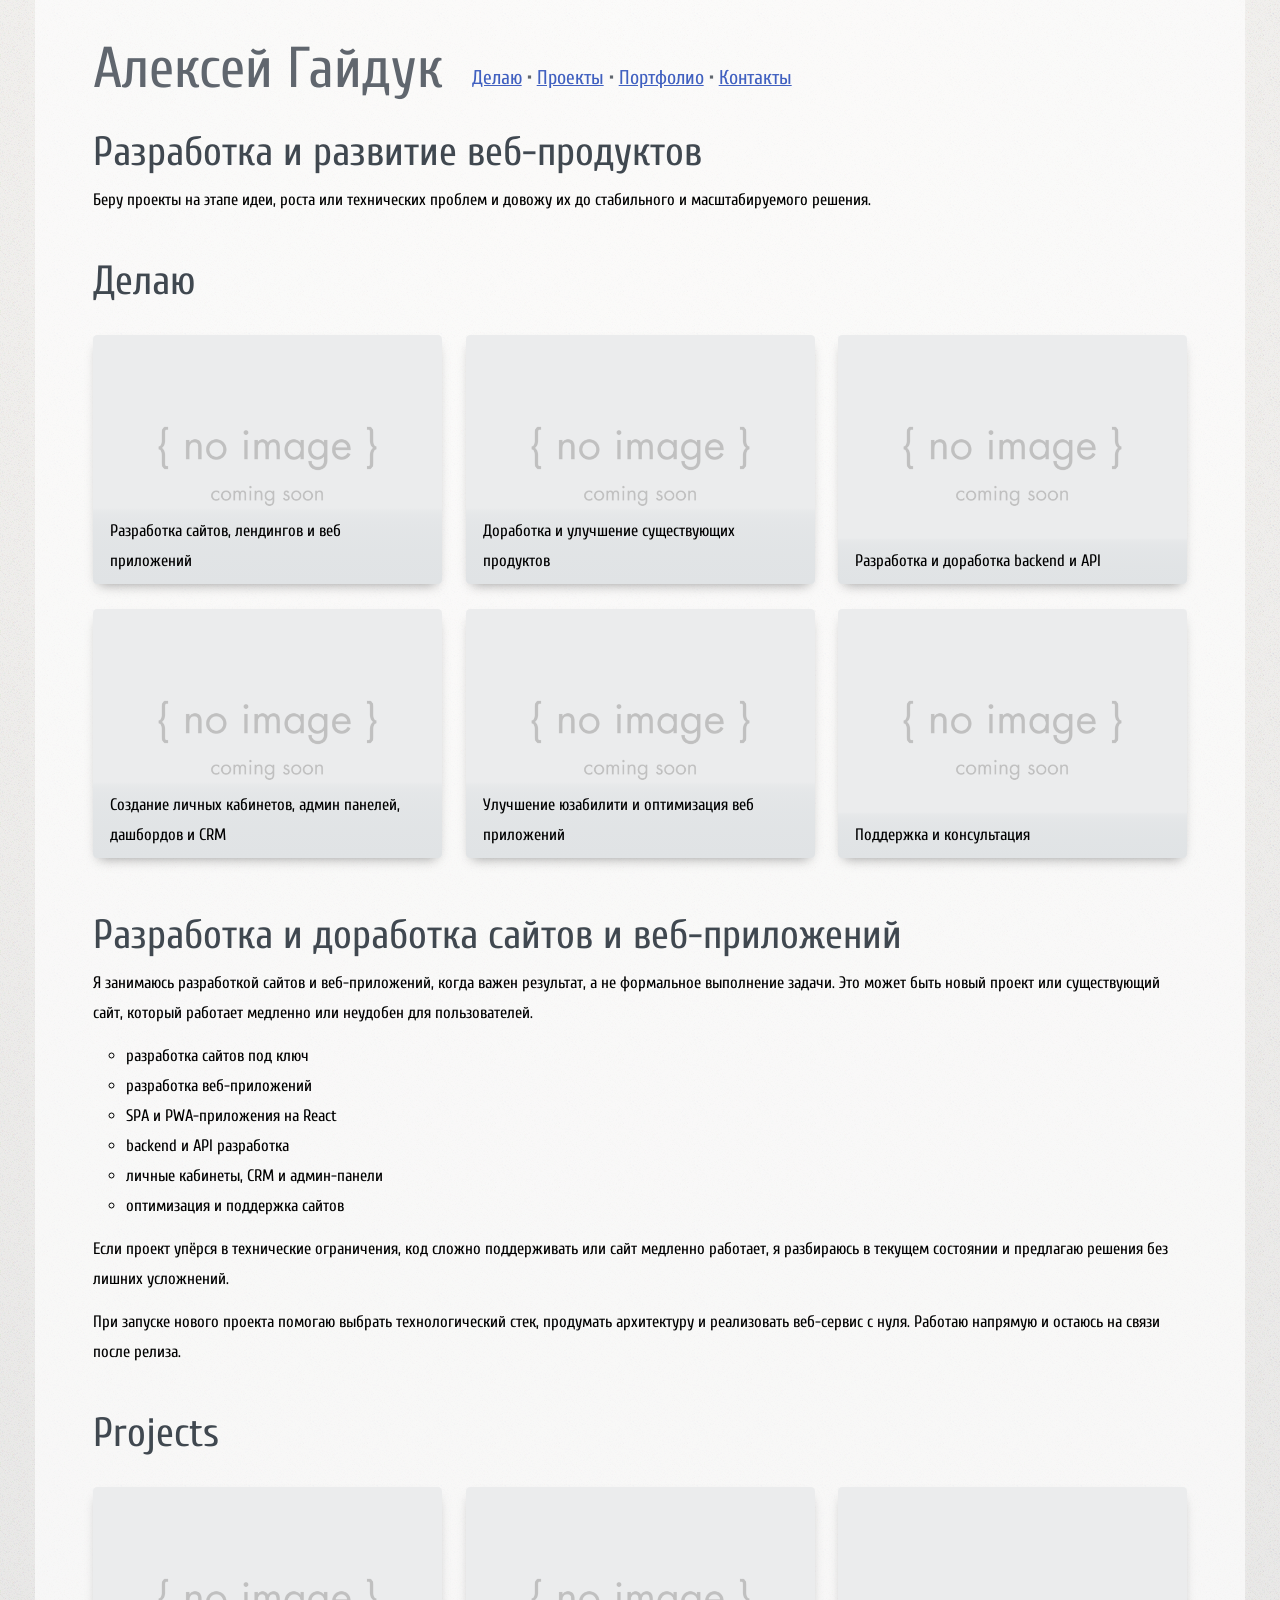
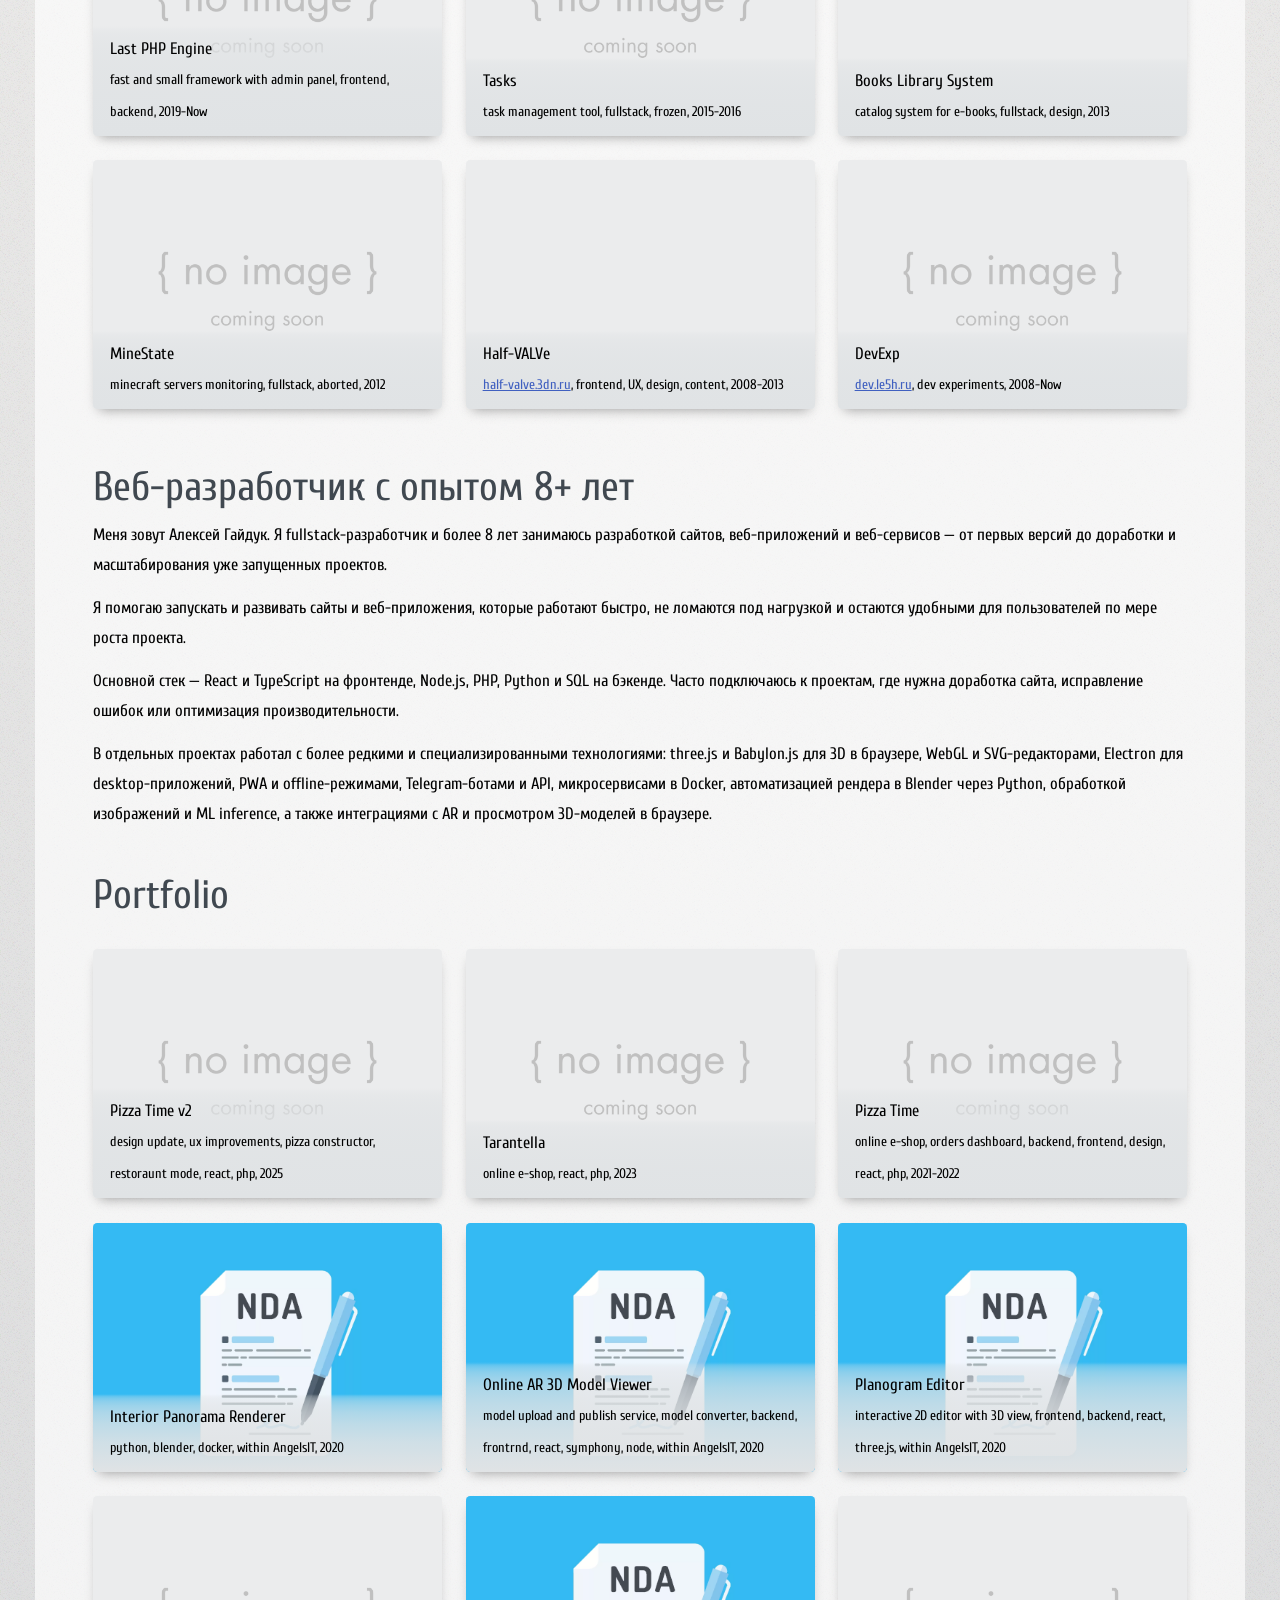
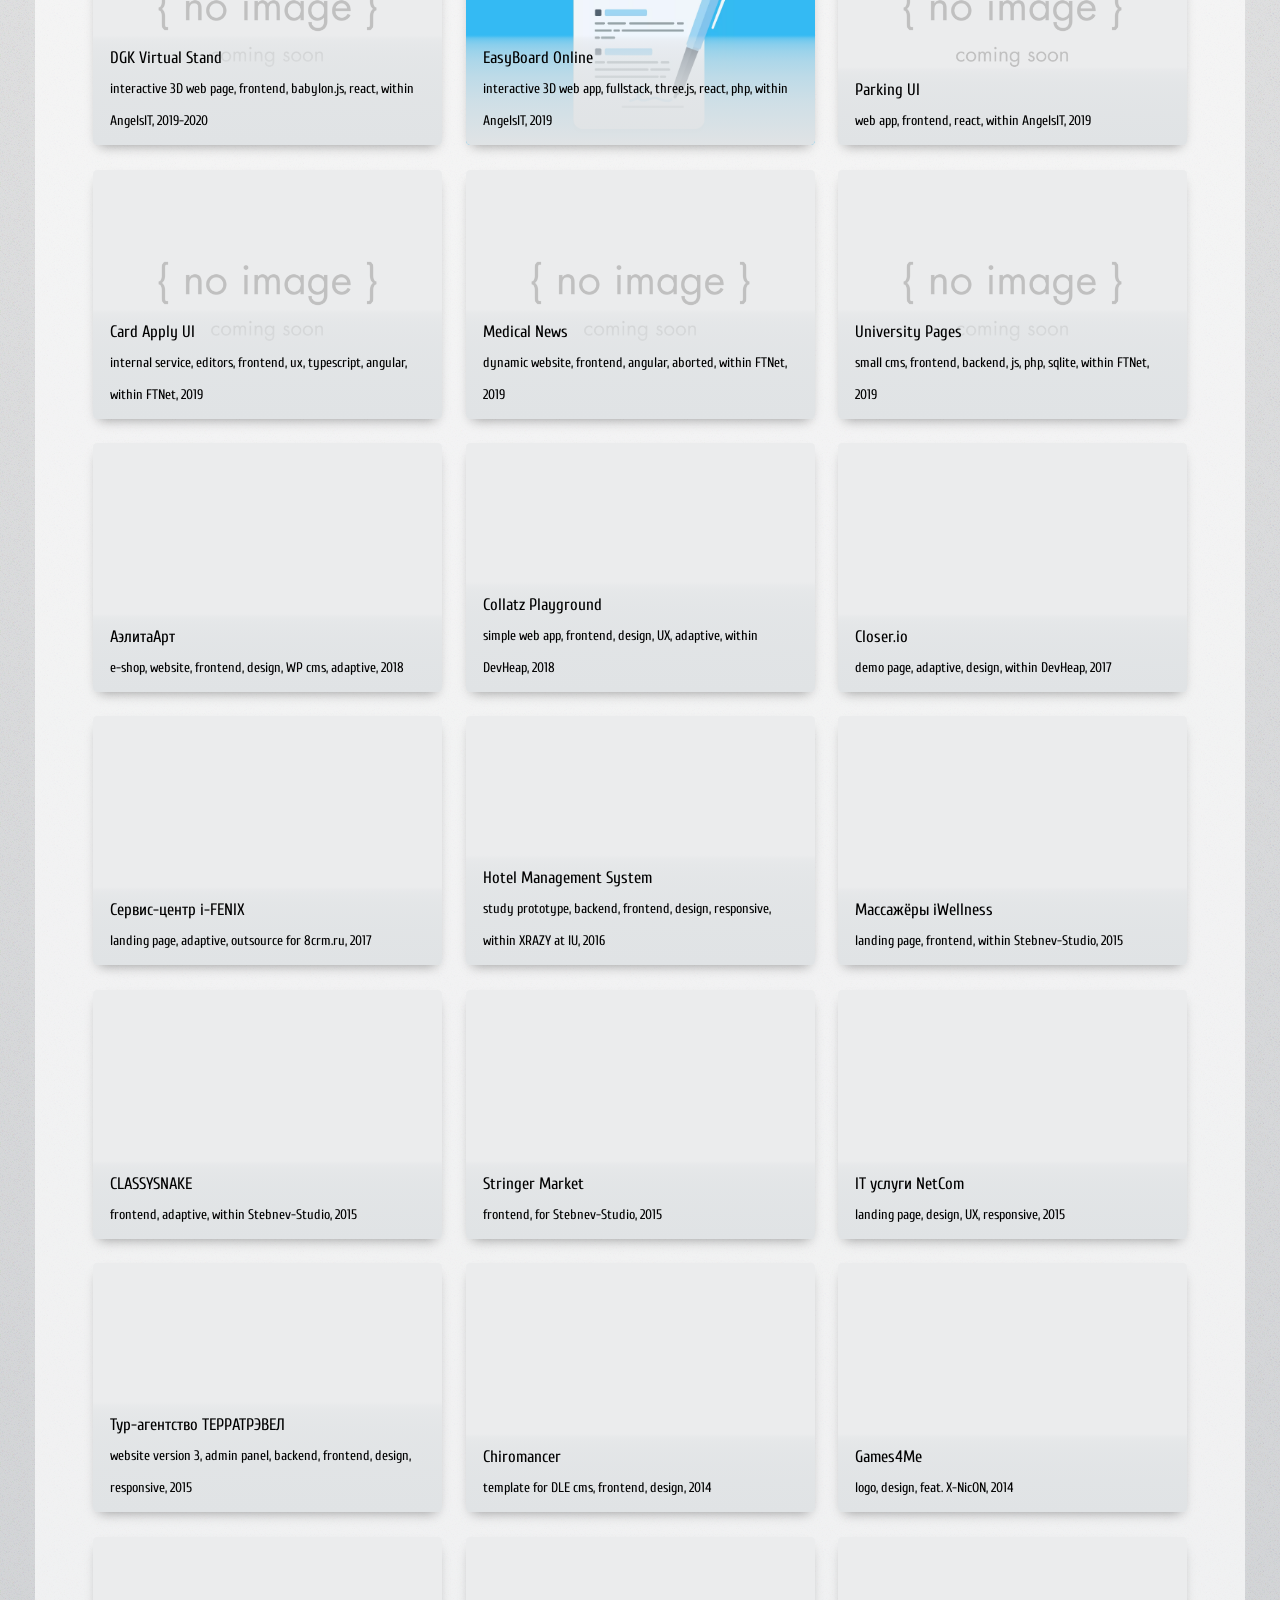
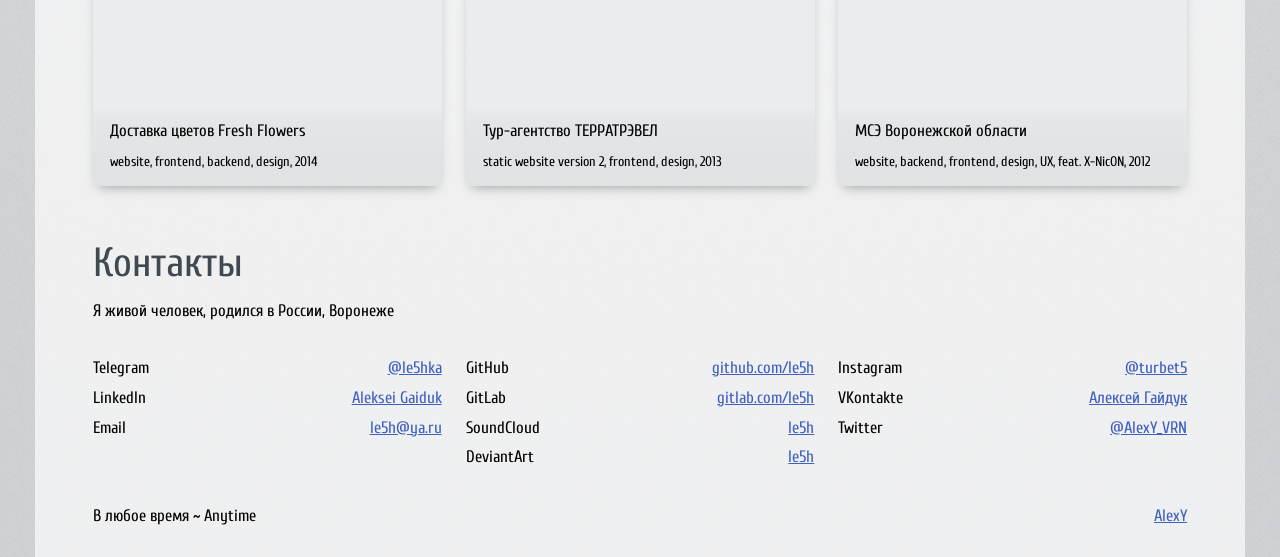
==== index.html @ 347ff1af "Update index.html" ====
<!DOCTYPE html>
<html lang="ru">

<head>

  <meta charset="utf-8">
  <meta name="viewport" content="width=device-width, initial-scale=1.0">
  
  <title>Алексей Гайдук (aka AlexY &amp; le5h &amp; turbet5)</title>
  <meta name="description" content="Aleksei Gaiduk - Web developer: info, services, portfolio, contacts">
  
  <style>

    /* reset */
    
    *, *:before, *:after { box-sizing: inherit; }
    html { 
      box-sizing: border-box;
      overflow-y: scroll;
      cursor: default;
    }
    main, header, nav, section, article, footer { display: block; }
    img, table, iframe { max-width: 100%; }
    :focus { outline: 0 none; }
    
    /* common */
    
    .overlay {
      position: fixed;
      top: 0; bottom: 0;
      left: 0; right: 0;
      z-index: 100;
    }
    
    .hidden {
      display: none;
    }
  
    /* preloader */
    
    #preloader {
      background-color: gray; color: white;
      background-image: radial-gradient(gray, white);
    }
    #preloader.state-done {
      animation: fade 1.5s ease-out forwards, zoom 1.5s ease-in forwards;
      animation-delay: 0.5s;
    }
    #preloader::before, #preloader::after {
      content: ""; display: block; z-index: -1;
      width: 30vh; height: 30vh;
      position: absolute;
      top: calc(50% - 15vh);
      left: calc(50% - 15vh);
      border: 3vh solid white;
      mix-blend-mode: overlay;
    }
    #preloader::before {
      animation: rotate 17s linear infinite reverse, fade 1s reverse forwards;
      border-image: linear-gradient(45deg, rgba(128,128,255,0.67), rgba(255,128,128,0.67)) 1;
    }
    #preloader::after {
      animation: rotate 13s linear infinite, fade 1s reverse forwards;
      border-image: linear-gradient(45deg, rgba(128,255,128,0.67), rgba(255,128,128,0.67)) 1;
    }
    #preloader > div {
      position: absolute; top: 50%; left: 50%;
    }
    #preloader > div:before, #preloader > div:after {
      position: absolute; display: block;
      font-size: 3vh; white-space: nowrap;
      transform: translate(-50%, -50%);
      animation: fade 0.5s ease-out reverse backwards, from-top 0.5s ease-out forwards;
    }
    #preloader > div:before {
      content: "l o a d i n g";
      animation-delay: 0.5s;
    }
    #preloader > div:after {
      content: "d o n e";
      animation-play-state: paused, paused;
    }
    #preloader.state-done > div:before {
      animation: fade 1s ease-in forwards, to-bottom 1s ease-in forwards;
    }
    #preloader.state-done > div:after {
      animation-play-state: running, running;
    }
    
    @keyframes fade { from { opacity: 1; } to { opacity: 0; } }
    @keyframes rotate { from { transform: rotate(0deg); } to { transform: rotate(360deg); } }
    @keyframes zoom { from { transform: scale(1, 1); } to { transform: scale(5, 5); } }
    @keyframes from-top { from { transform: translate(-50%, -150%); } to { transform: translate(-50%, -50%); } }
    @keyframes to-bottom { from { transform: translate(-50%, -50%); } to { transform: translate(-50%, 50%); } }
    
  </style>
  
  <link rel="stylesheet" media="all" href="mainstyle.css">
  <link rel="stylesheet" media="none" onload="if(media!=='all')media='all'"
    href="https://fonts.googleapis.com/css?family=Cuprum&subset=latin,cyrillic">
  
  <link rel="icon" href="lambda.svg">
  
</head>

<body class="bg-gray-noise">

  <div id="preloader" class="overlay"><div></div></div>

  <main class="bg-light">
    <header class="clear">
      <h1 id="logo" title="Alexei Gaiduk" lang="ru">Алексей Гайдук</h1>
      <nav>
        <ul>
          <li><a href="#whatIdo">Делаю</a></li>
          <li><a href="#projects">Проекты</a></li>
          <li><a href="#mywork">Портфолио</a></li>
          <li><a href="#contacts">Контакты</a></li>
        </ul>
      </nav>
    </header>

    <section>
      <h2>Разработка и развитие веб-продуктов</h2>
      <p>
        Беру проекты на этапе идеи, роста или технических проблем
        и довожу их до стабильного и масштабируемого решения.
      </p>
    </section>

    <section>
      <h2><a name="whatIdo"></a>Делаю</h2>
      <div class="ngrid ml">
        <figure class="item part a1of3">
          <img src="portfolio/other/noimage.png" alt="No Image" loading="lazy" />
          <figcaption>Разработка сайтов, лендингов и веб приложений</figcaption>
        </figure>
        <figure class="item part a1of3">
          <img src="portfolio/other/noimage.png" alt="No Image" loading="lazy" />
          <figcaption>Доработка и улучшение существующих продуктов</figcaption>
        </figure>
        <figure class="item part a1of3">
          <img src="portfolio/other/noimage.png" alt="No Image" loading="lazy" />
          <figcaption>Разработка и доработка backend и API</figcaption>
        </figure>
        <figure class="item part a1of3">
          <img src="portfolio/other/noimage.png" alt="No Image" loading="lazy" />
          <figcaption>Создание личных кабинетов, админ панелей, дашбордов и CRM</figcaption>
        </figure>
        <figure class="item part a1of3">
          <img src="portfolio/other/noimage.png" alt="No Image" loading="lazy" />
          <figcaption>Улучшение юзабилити и оптимизация веб приложений</figcaption>
        </figure>
        <figure class="item part a1of3">
          <img src="portfolio/other/noimage.png" alt="No Image" loading="lazy" />
          <figcaption>Поддержка и консультация</figcaption>
        </figure>
      </div>
    </section>

    <section id="services">
      <h2>Разработка и доработка сайтов и веб-приложений</h2>
      <p>
        Я занимаюсь разработкой сайтов и веб-приложений, когда важен результат,
        а не формальное выполнение задачи. Это может быть новый проект
        или существующий сайт, который работает медленно или неудобен для пользователей.
      </p>
      <ul>
        <li>разработка сайтов под ключ</li>
        <li>разработка веб-приложений</li>
        <li>SPA и PWA-приложения на React</li>
        <li>backend и API разработка</li>
        <li>личные кабинеты, CRM и админ-панели</li>
        <li>оптимизация и поддержка сайтов</li>
      </ul>
      <p>
        Если проект упёрся в технические ограничения, код сложно поддерживать
        или сайт медленно работает, я разбираюсь в текущем состоянии
        и предлагаю решения без лишних усложнений.
      </p>
      <p>
        При запуске нового проекта помогаю выбрать технологический стек,
        продумать архитектуру и реализовать веб-сервис с нуля.
        Работаю напрямую и остаюсь на связи после релиза.
      </p>
    </section>

    <section>
      <h2><a name="projects"></a>Projects</h2>
      <div class="ngrid ml">
        <figure class="item part a1of3">
          <img src="portfolio/other/noimage.png" alt="No Image" loading="lazy" />
          <figcaption>Last PHP Engine<br><small>fast and small framework with admin panel, frontend, backend, 2019-Now</small></figcaption>
        </figure>
        <figure class="item part a1of3">
          <img src="portfolio/other/noimage.png" alt="No Image" loading="lazy" />
          <figcaption>Tasks<br><small>task management tool, fullstack, frozen, 2015-2016</small></figcaption>
        </figure>
        <figure class="item part a1of3">
          <img src="portfolio/books/bls-01-book.png" alt="" loading="lazy" />
          <figcaption>Books Library System<br><small>catalog system for e-books, fullstack, design, 2013</small></figcaption>
        </figure>
        <figure class="item part a1of3">
          <img src="portfolio/other/noimage.png" alt="No Image" loading="lazy" />
          <figcaption>MineState<br><small>minecraft servers monitoring, fullstack, aborted, 2012</small></figcaption>
        </figure>
        <figure class="item part a1of3">
          <img src="portfolio/half-valve/half-valve.png" alt="" loading="lazy" />
          <figcaption>Half-VALVe<br><small><a href="https://half-valve.3dn.ru">half-valve.3dn.ru</a>, frontend, UX, design, content, 2008-2013</small></figcaption>
        </figure>
        <figure class="item part a1of3">
          <img src="portfolio/other/noimage.png" alt="No Image" loading="lazy" />
          <figcaption>DevExp<br><small><a href="https://dev.le5h.ru">dev.le5h.ru</a>, dev experiments, 2008-Now</small></figcaption>
        </figure>
      </div>
      
    </section>
    <section id="about">
      <h2>Веб-разработчик с опытом 8+ лет</h2>
      <p>
        Меня зовут Алексей Гайдук. Я fullstack-разработчик и более 8 лет занимаюсь
        разработкой сайтов, веб-приложений и веб-сервисов — от первых версий до
        доработки и масштабирования уже запущенных проектов.
      </p>
      <p>
        Я помогаю запускать и развивать сайты и веб-приложения, которые работают быстро,
        не ломаются под нагрузкой и остаются удобными для пользователей по мере роста проекта.
      </p>
      <p>
        Основной стек — React и TypeScript на фронтенде,
        Node.js, PHP, Python и SQL на бэкенде.
        Часто подключаюсь к проектам, где нужна доработка сайта,
        исправление ошибок или оптимизация производительности.
      </p>
      <p>
        В отдельных проектах работал с более редкими и специализированными технологиями:
        three.js и Babylon.js для 3D в браузере, WebGL и SVG-редакторами,
        Electron для desktop-приложений, PWA и offline-режимами,
        Telegram-ботами и API, микросервисами в Docker,
        автоматизацией рендера в Blender через Python,
        обработкой изображений и ML inference,
        а также интеграциями с AR и просмотром 3D-моделей в браузере.
      </p>
    </section>
    
    <section>
      <h2><a name="mywork"></a>Portfolio</h2>
      <div class="ngrid ml">
        <figure class="item part a1of3">
          <img src="portfolio/other/noimage.png" alt="No Image" loading="lazy" />
          <figcaption>Pizza Time v2<br><small>design update, ux improvements, pizza constructor, restoraunt mode, react, php, 2025</small></figcaption>
        </figure>
        <figure class="item part a1of3">
          <img src="portfolio/other/noimage.png" alt="No Image" loading="lazy" />
          <figcaption>Tarantella<br><small>online e-shop, react, php, 2023</small></figcaption>
        </figure>
        <figure class="item part a1of3">
          <img src="portfolio/other/noimage.png" alt="No Image" loading="lazy" />
          <figcaption>Pizza Time<br><small>online e-shop, orders dashboard, backend, frontend, design, react, php, 2021-2022</small></figcaption>
        </figure>
        <figure class="item part a1of3">
          <img src="portfolio/other/nda.png" alt="NDA" loading="lazy" />
          <figcaption>Interior Panorama Renderer<br><small>python, blender, docker, within AngelsIT, 2020</small></figcaption>
        </figure>
        <figure class="item part a1of3">
          <img src="portfolio/other/nda.png" alt="NDA" loading="lazy" />
          <figcaption>Online AR 3D Model Viewer<br><small>model upload and publish service, model converter, backend, frontrnd, react, symphony, node, within AngelsIT, 2020</small></figcaption>
        </figure>
        <figure class="item part a1of3">
          <img src="portfolio/other/nda.png" alt="NDA" loading="lazy" />
          <figcaption>Planogram Editor<br><small>interactive 2D editor with 3D view, frontend, backend, react, three.js, within AngelsIT, 2020</small></figcaption>
        </figure>
        <figure class="item part a1of3">
          <img src="portfolio/other/noimage.png" alt="No Image" loading="lazy" />
          <figcaption>DGK Virtual Stand<br><small>interactive 3D web page, frontend, babylon.js, react, within AngelsIT, 2019-2020</small></figcaption>
        </figure>
        <figure class="item part a1of3">
          <img src="portfolio/other/nda.png" alt="NDA" loading="lazy" />
          <figcaption>EasyBoard Online<br><small>interactive 3D web app, fullstack, three.js, react, php, within AngelsIT, 2019</small></figcaption>
        </figure>
        <figure class="item part a1of3">
          <img src="portfolio/other/noimage.png" alt="No Image" loading="lazy" />
          <figcaption>Parking UI<br><small>web app, frontend, react, within AngelsIT, 2019</small></figcaption>
        </figure>
        <figure class="item part a1of3">
          <img src="portfolio/other/noimage.png" alt="No Image" loading="lazy" />
          <figcaption>Card Apply UI<br><small>internal service, editors, frontend, ux, typescript, angular, within FTNet, 2019</small></figcaption>
        </figure>
        <figure class="item part a1of3">
          <img src="portfolio/other/noimage.png" alt="No Image" loading="lazy" />
          <figcaption>Medical News<br><small>dynamic website, frontend, angular, aborted, within FTNet, 2019</small></figcaption>
        </figure>
        <figure class="item part a1of3">
          <img src="portfolio/other/noimage.png" alt="No Image" loading="lazy" />
          <figcaption>University Pages<br><small>small cms, frontend, backend, js, php, sqlite, within FTNet, 2019</small></figcaption>
        </figure>
        <figure class="item part a1of3">
          <img src="portfolio/aelitaart/aelitaart.png" alt="" loading="lazy" />
          <figcaption>АэлитаАрт<br><small>e-shop, website, frontend, design, WP cms, adaptive, 2018</small></figcaption>
        </figure>
        <figure class="item part a1of3">
          <img src="portfolio/collatz/collatz.png" alt="" loading="lazy" />
          <figcaption>Collatz Playground<br><small>simple web app, frontend, design, UX, adaptive, within DevHeap, 2018</small></figcaption>
        </figure>
        <figure class="item part a1of3">
          <img src="portfolio/closer-io/closer-io.png" alt="" loading="lazy" />
          <figcaption>Closer.io<br><small>demo page, adaptive, design, within DevHeap, 2017</small></figcaption>
        </figure>
        <figure class="item part a1of3">
          <img src="portfolio/ifenix/ifenix.png" alt="" loading="lazy" />
          <figcaption>Сервис-центр i-FENIX<br><small>landing page, adaptive, outsource for 8crm.ru, 2017</small></figcaption>
        </figure>
        <figure class="item part a1of3">
          <img src="portfolio/hms/hms.png" alt="" loading="lazy" />
          <figcaption>Hotel Management System<br><small>study prototype, backend, frontend, design, responsive, within XRAZY at IU, 2016</small></figcaption>
        </figure>
        <figure class="item part a1of3">
          <img src="portfolio/pillow-pro/iwellness.png" alt="" loading="lazy" />
          <figcaption>Массажёры iWellness<br><small>landing page, frontend, within Stebnev-Studio, 2015</small></figcaption>
        </figure>
        <figure class="item part a1of3">
          <img src="portfolio/classy/snake.png" alt="" loading="lazy" />
          <figcaption>CLASSYSNAKE<br><small>frontend, adaptive, within Stebnev-Studio, 2015</small></figcaption>
        </figure>
        <figure class="item part a1of3">
          <img src="portfolio/stringer/stringer.png" alt="" loading="lazy" />
          <figcaption>Stringer Market<br><small>frontend, for Stebnev-Studio, 2015</small></figcaption>
        </figure>
        <figure class="item part a1of3">
          <img src="portfolio/netcom/netcom-01-full.png" alt="" loading="lazy" />
          <figcaption>IT услуги NetCom<br><small>landing page, design, UX, responsive, 2015</small></figcaption>
        </figure>
        <figure class="item part a1of3">
          <img src="portfolio/terratravel/terratravel-03-new.png" alt="" loading="lazy" />
          <figcaption>Тур-агентство ТЕРРАТРЭВЕЛ<br><small>website version 3, admin panel, backend, frontend, design, responsive, 2015</small></figcaption>
        </figure>
        <figure class="item part a1of3">
          <img src="portfolio/chiromancer/chiro-01-full-work.png" alt="" loading="lazy" />
          <figcaption>Chiromancer<br><small>template for DLE cms, frontend, design, 2014</small></figcaption>
        </figure>
        <figure class="item part a1of3">
          <img src="portfolio/games4me/g4m-01-full.png" alt="" loading="lazy" />
          <figcaption>Games4Me<br><small>logo, design, feat. X-NicON, 2014</small></figcaption>
        </figure>
        <figure class="item part a1of3">
          <img src="portfolio/fresh-flowers/ff-02-full-calc.png" alt="" loading="lazy" />
          <figcaption>Доставка цветов Fresh Flowers<br><small>website, frontend, backend, design, 2014</small></figcaption>
        </figure>
        <figure class="item part a1of3">
          <img src="portfolio/terratravel/terratravel-02-now.png" alt="" loading="lazy" />
          <figcaption>Тур-агентство ТЕРРАТРЭВЕЛ<br><small>static website version 2, frontend, design, 2013</small></figcaption>
        </figure>
        <figure class="item part a1of3">
          <img src="portfolio/mse36/mse36-01-full.png" alt="" loading="lazy" />
          <figcaption>МСЭ Воронежской области<br><small>website, backend, frontend, design, UX, feat. X-NicON, 2012</small></figcaption>
        </figure>
      </div>
    </section>

    <section>
      <h2><a name="contacts"></a>Контакты</h2>
      <p>Я живой человек, родился в России, Воронеже</p>
      <div class="ngrid">
        <div class="part a1of3">
          <ul class="flexed">
            <li>Telegram <a href="https://le5hka.t.me" target="_blank">@le5hka</a></li>
            <li>LinkedIn <a href="https://www.linkedin.com/in/aleksei-gaiduk-6026a3a1/" target="_blank">Aleksei Gaiduk</a></li>
            <li>Email <a href="mailto:le5h@ya.ru">le5h@ya.ru</a></li>
          </ul>
        </div>
        <div class="part a1of3">
          <ul class="flexed">
            <li>GitHub <a href="https://github.com/le5h" target="_blank">github.com/le5h</a></li>
            <li>GitLab <a href="https://gitlab.com/le5h" target="_blank">gitlab.com/le5h</a></li>
            <li>SoundCloud <a href="https://soundcloud.com/le5h" target="_blank">le5h</a></li>
            <li>DeviantArt <a href="https://le5h.deviantart.com/" target="_blank">le5h</a></li>
          </ul>
        </div>
        <div class="part a1of3">
          <ul class="flexed">
            <li>Instagram <a href="https://instagram.com/turbet5" target="_blank">@turbet5</a></li>
            <li>VKontakte <a href="https://vk.com/le5ha" target="_blank">Алексей Гайдук</a></li>
            <li>Twitter <a href="https://twitter.com/AlexY_VRN" target="_blank">@AlexY_VRN</a></li>
          </ul>
        </div>
      </div>
    </section>

    <footer class="flex">
      <div><p>В любое время ~ Anytime</p></div>
      <div><p><a href="/">AlexY</a></p></div>
    </footer>
  
  </main>
  
  <script>
    window.onload = function(){
      var transition = 2000;
      var preloader = document.getElementById('preloader');
      preloader.className += " state-done";
      setTimeout(function(){ preloader.className += " hidden"; }, transition);
    }
  </script>

  <script src="//code.jivo.ru/widget/s1WIqqGZWp" async></script>
  
</body>

</html>
---- mainstyle.css ----
@charset "UTF-8";

html {
  font-size: 12px;
}

body {
  margin: 0; padding: 0;
  color: rgb(32,40,48);
  background-color: rgb(251,253,255);
  font-size: 4.4mm;
  font-family: Cuprum, Segoe UI, Liberation Sans, sans-serif;
  line-height: 1.8em;
}

/* Fibonacci multipliers
  4.85409   ~ 4.8
  4.4495825 ~ 4.4
  4.045075  ~ 4
  3.6405675 ~ 3.6
  3.23606   ~ 3.2
  2.8315525 ~ 2.8
  2.427045  ~ 2.4
  2.0225375 ~ 2
  1.61803   ~ 1.6 - main
  1.2135225 ~ 1.2
  0.809015  ~ 0.8
  etc...
*/

h1, h2, h3, h4, h5, h6 {
  font-weight: 400;
  line-height: 1.44em;
  margin: 0;
  word-wrap: break-word;
}

h1 {
  font-size: 4.8rem;
  color: rgb(96,102,110);
}
h2 {
  font-size: 3.4rem;
  color: rgb(64,72,80);
}
h3 {
  font-size: 2.4rem;
  color: rgb(48,56,64);
}
h4 {
  font-size: 2rem;
  color: rgb(32,40,48);
}
h5 {
  font-size: 1.6rem;
  letter-spacing: 0.05em;
  color: rgb(24,32,40);
}
h6 {
  font-size: 1.2rem;
  font-weight: bold;
  letter-spacing: 0.1em;
  color: rgb(16,24,32);
}

p {
  margin: 0.2em 0 0.8em;
}

a, a:link {
  color: rgb(64,96,192);
  text-decoration: underline;
}

ul, ol {
  margin: 0.8em 0;
  padding: 0 0 0 2em;
}
ul {
  list-style-type: circle;
}

:focus { filter: drop-shadow(0 0 0.3em rgb(89, 243, 255)); }

/* main */

main {
  width: 100%;
  max-width: 320mm;
  margin: 0 auto;
  padding: 1% 4.5%;
}

header {
  padding-top: 3em;
  color: rgb(96,102,110);
}

nav {
  float: left;
  font-size: 1.2em;
}
nav ul {
  list-style: none;
  margin: 0 0 0.4em;
  padding: 0;
}
nav li {
  display: inline;
  margin: 0;
}
nav li:after {
  content: " • ";
}
nav ul li:last-child:after {
  content: "";
}

section { padding:  1rem 0; }

article { }

footer { }

/* background */

.bg-gray-noise {
  background-image:
  url([data-uri]),
  radial-gradient(circle at top center, #f5f3f0, #d0d2d5 97%);
}
.bg-dark { background-color: rgba(0,0,0,0.67); color: #fff; }
.bg-light { background-color: rgba(255,255,255,0.67); color: #000; }

/* figure */

figure {
  margin: 0; max-height: auto;
  position: relative; overflow: hidden;
}
figure img { width: 100%; }
figcaption {
  padding: 0.5em 1em;
  position: absolute;
  left: 0; right: 0; bottom: 0;
}

.item {
  height: 15em;
  background-color: rgb(235 236 237);
  border-radius: 0.25em;
  box-shadow: 0 0.5rem 1rem -0.5rem rgba(0,0,0,0.4);
  transform: scale(1) perspective(30rem);
  transition: transform 0.6s ease-out, box-shadow 0.6s ease-out, z-index 0.6s linear;
  z-index: 1;
}

@media all and (min-width: 160mm) {
  .item:hover {
    box-shadow: 0 2rem 5rem -1rem rgba(0,0,0,0.2);
    z-index: 1000;
  }
  .item:nth-child(3n-2):hover {
    transform: scale(1.15) perspective(30rem) rotateY(5deg) rotateX(5deg);
  }
  .item:nth-child(3n-1):hover {
    transform: scale(1.15) perspective(30rem) rotateY(0) rotateX(3deg);
  }
  .item:nth-child(3n):hover {
    transform: scale(1.15) perspective(30rem) rotateY(-5deg) rotateX(5deg);
  }
}

.item img {
  transform-origin: 50% 50%; transform: scale(1);
  animation: item-explore 15s ease-in-out infinite;
  animation-delay: 0.33s;
  animation-play-state: paused;
}
.item:hover img {
  animation-play-state: running;
}

.item figcaption {
  background: rgba(224, 227, 229, 0.9);
  background: linear-gradient(to top,
    rgba(224, 227, 229, 1) 0%,
    rgba(224, 227, 229, 0.9) 38.195%,
    rgba(224, 227, 229, 0.8) 61.801%,
    rgba(224, 227, 229, 0.7) 76.391%,
    rgba(224, 227, 229, 0.6) 85.408%,
    rgba(224, 227, 229, 0.5) 90.982%,
    rgba(224, 227, 229, 0.4) 94.426%,
    rgba(224, 227, 229, 0.3) 96.555%,
    rgba(224, 227, 229, 0.2) 97.871%,
    rgba(224, 227, 229, 0.1) 98.684%,
    rgba(224, 227, 229, 0) 100%
  );
}

@keyframes item-explore {
  from { transform-origin: 0% 0%; transform: scale(1); }
  10% { transform-origin: 0% 0%; transform: scale(2); }
  45% { transform-origin: 100% 0%; transform: scale(2); }
  55% { transform-origin: 50% 0%; transform: scale(1.2); }
  90% { transform-origin: 50% 100%; transform: scale(1.2); }
  to { transform-origin: 50% 50%; transform: scale(1); }
}

/* form */

form {
  padding: 0.5em;
  margin: 0.5em 0;
  border: 0.1em solid #ddd;
  border-radius: 0.2em;
  box-sizing: border-box;
}
input,
textarea,
select,
button {
  margin: 0.1em 0 0.1em;
  outline: none;
  font-family: inherit;
  font-size: inherit;
  border-radius: 0.2rem;
  max-width: 100%;
}
input[type=text],
input[type=email],
input[type=password],
select,
textarea {
  color: #484848;
  background-color: #f7fafc;
  border: 0.1em solid #ccc;
  padding: 0.1em 0.2em;
  height: 1.8em;
}
textarea {
  min-width: 100%;
  min-height: 32mm;
}
input[type=text]:focus,
input[type=email]:focus,
input[type=password]:focus,
textarea:focus {
  box-shadow: inset 0 0 0.4em rgba(0,0,0,0.15);
  border-color: #689bc4;
}
input[type=submit],
input[type=button],
input[type=reset],
input[type=file],
button {
  padding: 0.2em 0.4em;
  color: #f0f8ff;
  background-color: rgb(64,96,192);
  border: none;
}
input[type=submit],
input[type=button],
input[type=radio],
input[type=checkbox],
input[type=file],
label[for],
button {
  cursor: pointer;
  margin: 0.1em;
}
option {
  background-color: rgba(255,255,255,0.5);
}

/* buttons */

.button {
  display: inline-block;
  padding: 1em 2em; margin: 0;
  line-height: 1em;
  cursor: pointer;
}

.b-blue {
  background-color: rgb(64,96,192);
  color: #fff;
  border-radius: 0.2rem;
  text-decoration: none;
}

/* easter egg */

#logo {
  margin-right: 0.5em;
  margin-top: -0.6em;
  float: left;
  cursor: default;
  transition: transform 0.5s cubic-bezier(.3,0,.3,1);
  animation: logo 3s ease;
  animation-play-state: paused;
  animation-iteration-count: infinite;
}
#logo:hover {
  animation-play-state: running;
}

@keyframes logo {
  from { color: inherit; text-shadow: 0 0 0 rgba(255,0,255,0), 0 0 0 rgba(255,255,0,0), 0 0 0 rgba(0,255,255,0); }
  45% { color: rgb(0,0,0,0.01); text-shadow: 0.067em 0.033em 0 rgba(0,255,255,0.67), 0.133em 0.067em 0 rgba(255,255,0,0.67), 0.2em 0.1em 0 rgba(255,0,255,0.67); }
  55% { color: rgb(0,0,0,0.01); text-shadow: 0.067em 0.033em 0 rgba(0,255,255,0.67), 0.133em 0.067em 0 rgba(255,255,0,0.67), 0.2em 0.1em 0 rgba(255,0,255,0.67); }
  to { color: inherit; text-shadow: 0 0 0 rgba(255,255,255,1), 0 0 0 rgba(255,255,255,1), 0 0 0 rgba(255,255,255,1); }
}

/* nice grid
  even and odd grids (2,3,4,5)
  WXN=(100-(A*N-1))/N => 100=WXN*N+A*(N-1)
  WnXN=n*WXN+A*(n-1)
  even 2; 100 = 49*2+1*2;
  odd  3; 100 = 32*3+2*2;
  even 4; 100 = 23.5*4+3*2;
  odd  5; 100 = 18.4*5+4*2;
  etc.
*/

.ngrid { padding: 0; }
.ngrid:after, .ngrid .part:after, .clear:after {
  content: "."; display: block;
  visibility: hidden;
  height: 0; line-height: 0;
  clear: both;
}

.ngrid .part {
  display: block; float: left;
  /* box-sizing: border-box; */
}
.ngrid .part:nth-child(n+2) {
  margin-left: 2rem;
}

.part.a1of2, .a2of4 { width: calc(50%  - 2rem / 2); }
.part.a1of3 { width: calc(100% / 3     - 2rem / 3 * 2); }
.part.a2of3 { width: calc(100% / 3 * 2 - 2rem / 3); }
.part.a1of4 { width: calc(100% / 4     - 2rem / 4 * 3); }
.part.a3of4 { width: calc(100% / 4 * 3 - 2rem / 4); }
.part.a1of5 { width: calc(100% / 5     - 2rem / 5 * 4); }
.part.a2of5 { width: calc(100% / 5 * 2 - 2rem / 5 * 3); }
.part.a3of5 { width: calc(100% / 5 * 3 - 2rem / 5 * 2); }
.part.a4of5 { width: calc(100% / 5 * 4 - 2rem / 5); }

.ngrid.ml { padding: 0 0 2rem; }
.ngrid.ml .part { margin-top: 2rem; }
.ngrid.ml .part.a1of2:nth-of-type(2n+1),
.ngrid.ml .part.a1of3:nth-of-type(3n+1),
.ngrid.ml .part.a1of4:nth-of-type(4n+1),
.ngrid.ml .part.a1of5:nth-of-type(5n+1) { margin-left: 0; }

@media all and (max-width: 160mm) {
	.ngrid .part { float: none; margin-left: 0; width: 100%; }
  .ngrid .part:nth-child(n+1) { margin-left: 0; }
}

/* flex */

.flex, .flexed > * {
  display: flex;
  justify-content: space-between;
}

ul.flexed {
  padding-left: 0;
}
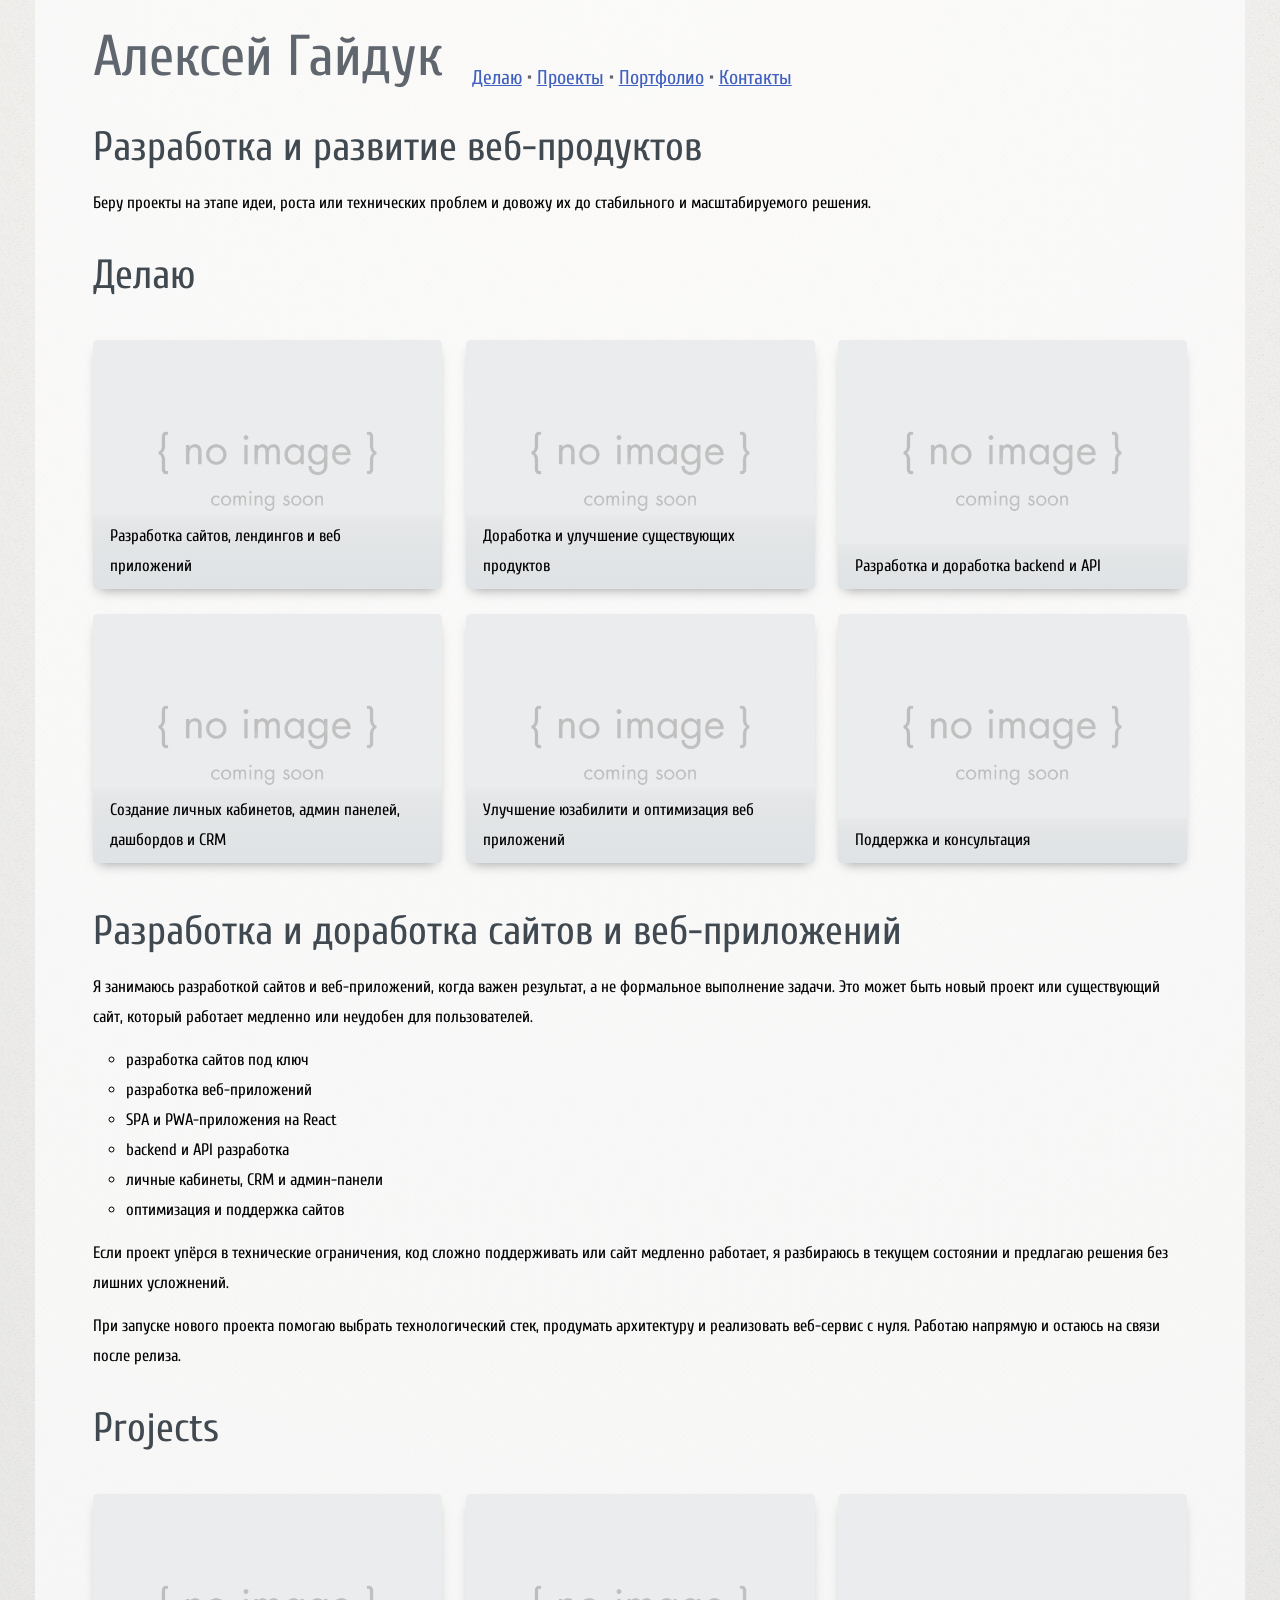
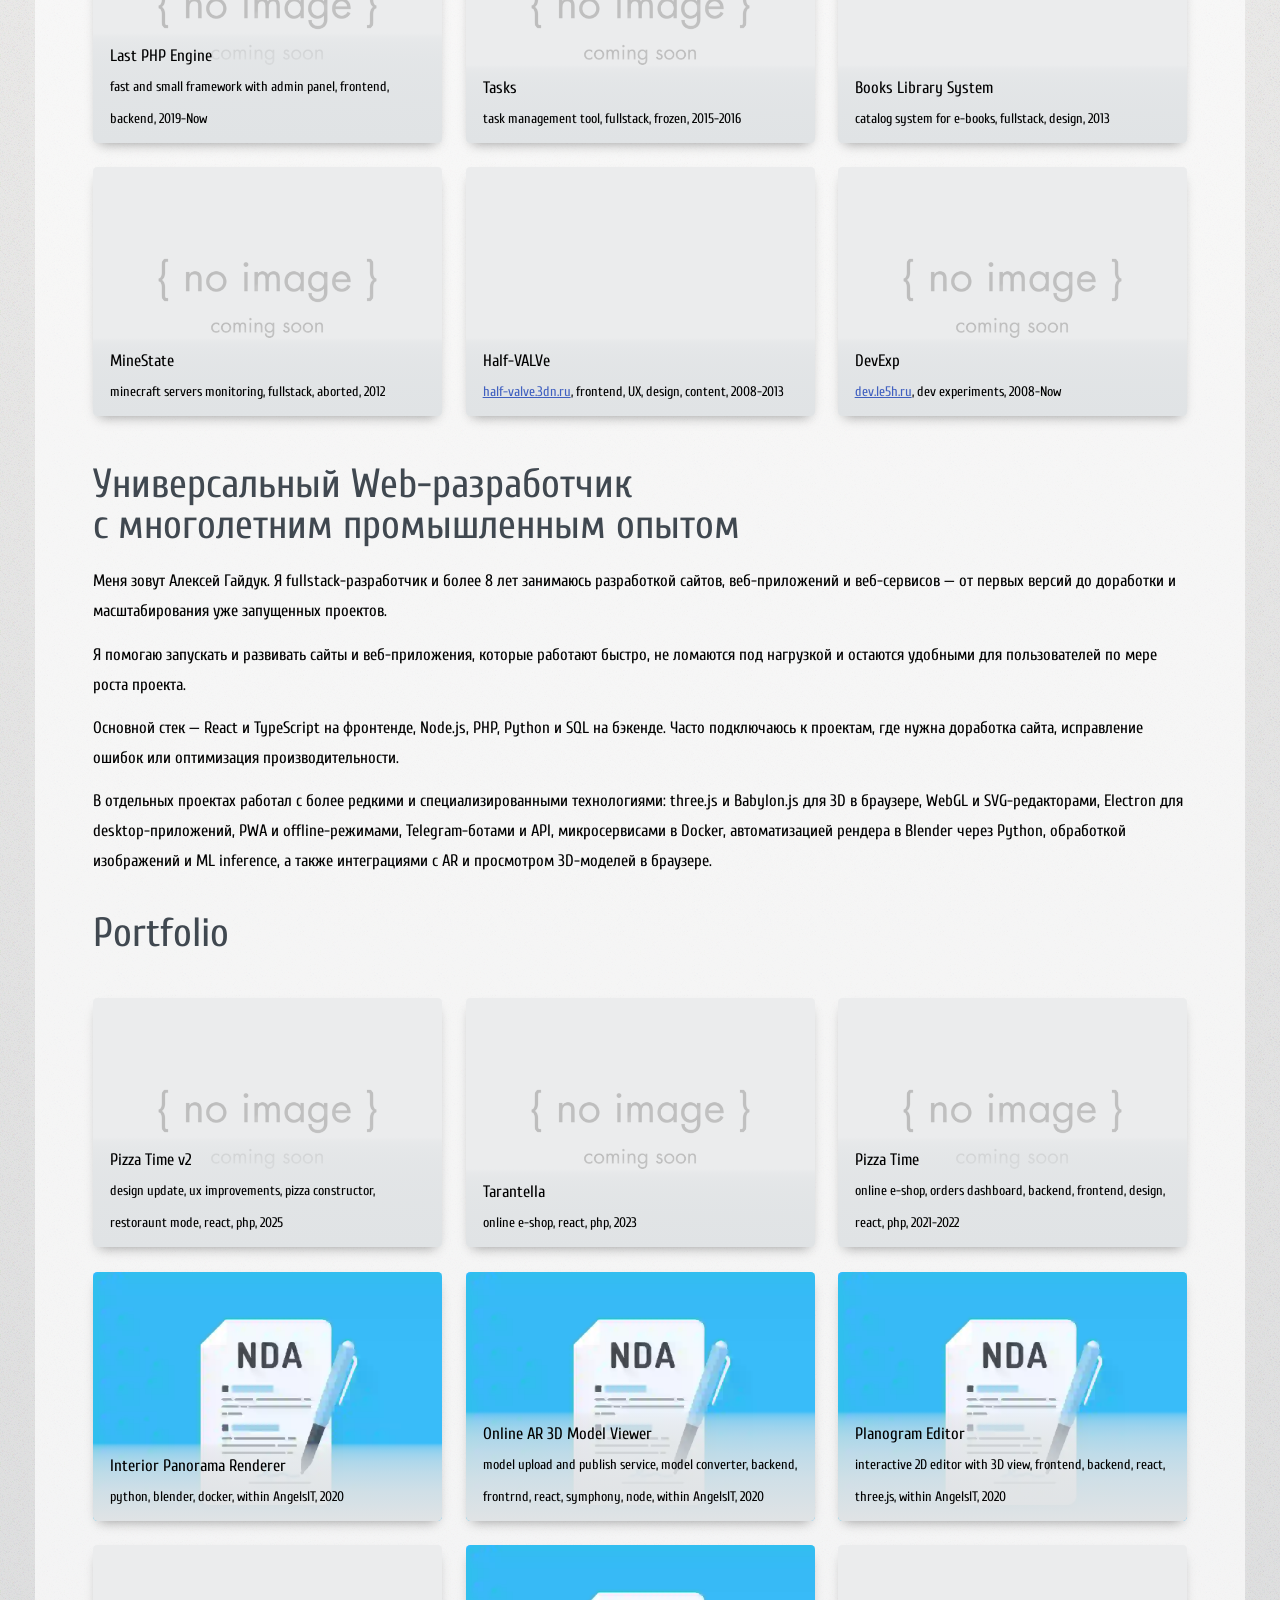
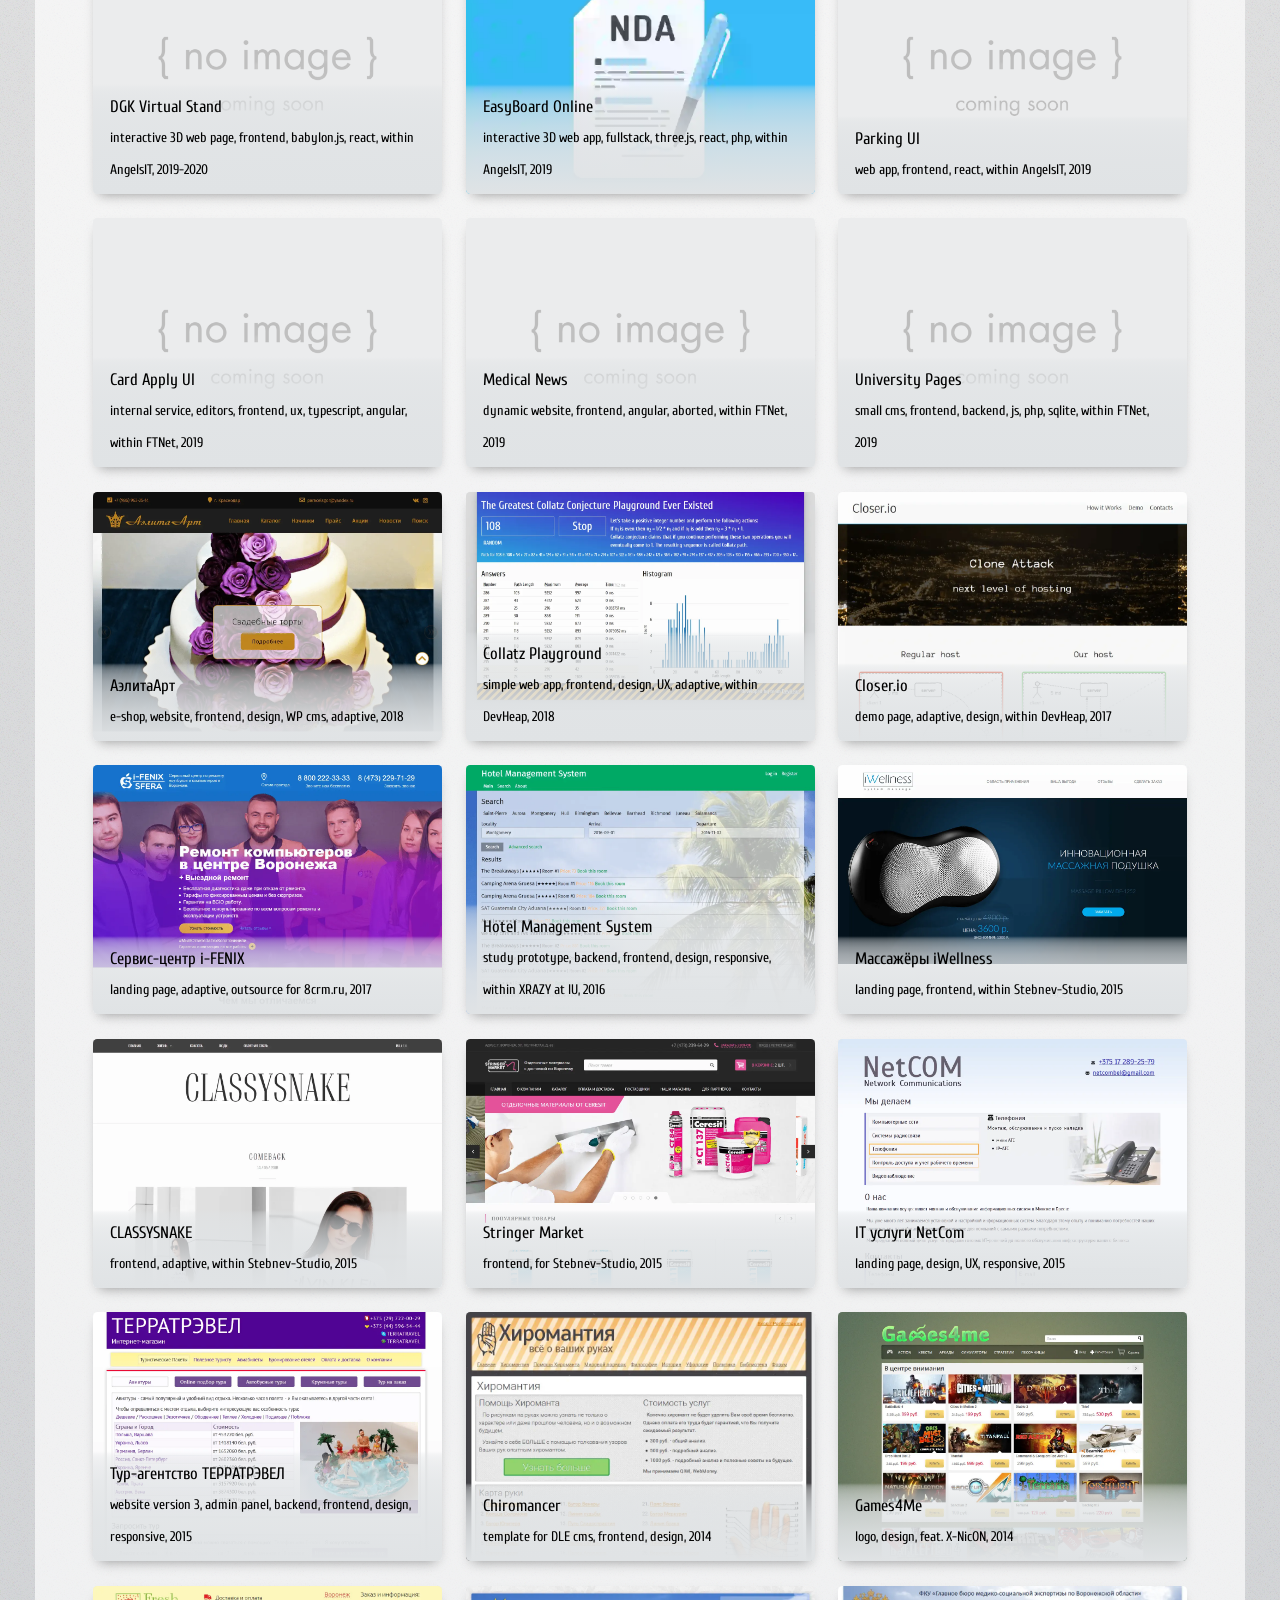
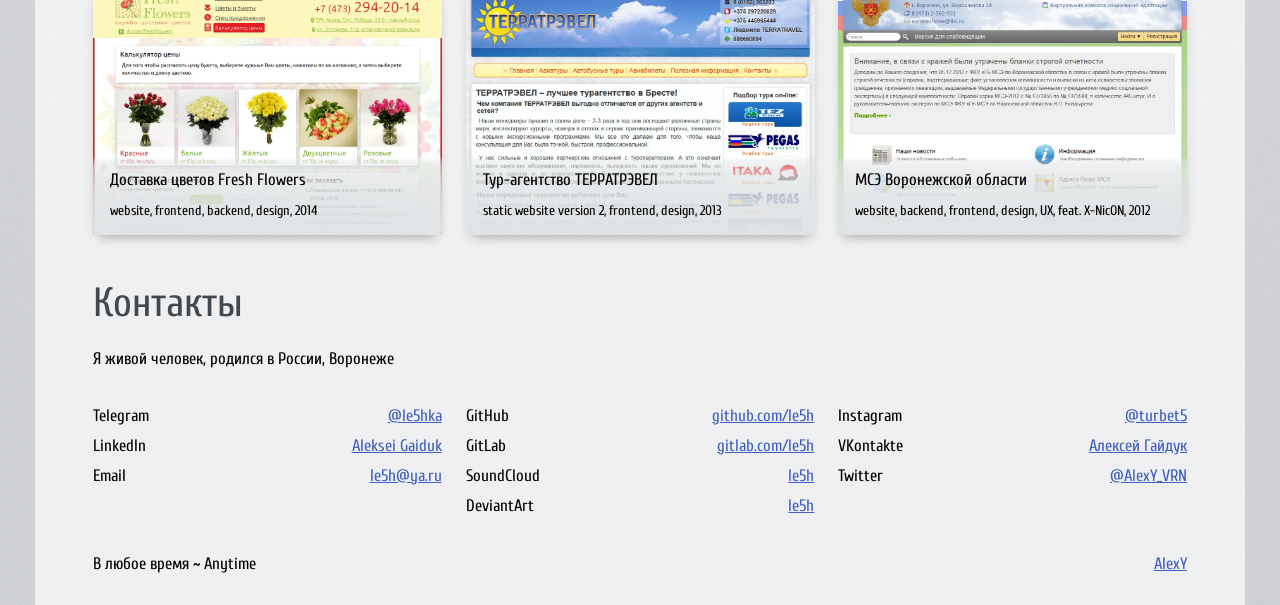
==== commit 84bfc693: "Update index.html" ====
--- a/index.html
+++ b/index.html
@@ -1,18 +1,12 @@
 <!DOCTYPE html>
 <html lang="ru">
-
 <head>
-
   <meta charset="utf-8">
+  <title>Алексей Гайдук (aka AlexY &amp; le5h &amp; turbet5)</title>
+  <meta name="description" content="Aleksei Gaiduk - Web developer: info, services, portfolio, contacts">
   <meta name="viewport" content="width=device-width, initial-scale=1.0">
   
-  <title>Алексей Гайдук (aka AlexY &amp; le5h &amp; turbet5)</title>
-  <meta name="description" content="Aleksei Gaiduk - Web developer: info, services, portfolio, contacts">
-  
   <style>
-
-    /* reset */
-    
     *, *:before, *:after { box-sizing: inherit; }
     html { 
       box-sizing: border-box;
@@ -22,22 +16,15 @@
     main, header, nav, section, article, footer { display: block; }
     img, table, iframe { max-width: 100%; }
     :focus { outline: 0 none; }
-    
-    /* common */
-    
+
     .overlay {
       position: fixed;
       top: 0; bottom: 0;
       left: 0; right: 0;
       z-index: 100;
     }
-    
-    .hidden {
-      display: none;
-    }
-  
-    /* preloader */
-    
+    .hidden { display: none; }
+
     #preloader {
       background-color: gray; color: white;
       background-image: radial-gradient(gray, white);
@@ -92,19 +79,13 @@
     @keyframes zoom { from { transform: scale(1, 1); } to { transform: scale(5, 5); } }
     @keyframes from-top { from { transform: translate(-50%, -150%); } to { transform: translate(-50%, -50%); } }
     @keyframes to-bottom { from { transform: translate(-50%, -50%); } to { transform: translate(-50%, 50%); } }
-    
   </style>
   
   <link rel="stylesheet" media="all" href="mainstyle.css">
-  <link rel="stylesheet" media="none" onload="if(media!=='all')media='all'"
-    href="https://fonts.googleapis.com/css?family=Cuprum&subset=latin,cyrillic">
-  
+  <link rel="stylesheet" href="https://fonts.googleapis.com/css2?family=Cuprum:wght@400;700&display=swap">
   <link rel="icon" href="lambda.svg">
-  
 </head>
-
 <body class="bg-gray-noise">
-
   <div id="preloader" class="overlay"><div></div></div>
 
   <main class="bg-light">
@@ -132,27 +113,27 @@
       <h2><a name="whatIdo"></a>Делаю</h2>
       <div class="ngrid ml">
         <figure class="item part a1of3">
-          <img src="portfolio/other/noimage.png" alt="No Image" loading="lazy" />
+          <img src="portfolio/other/noimage.webp" alt="No Image" loading="lazy" />
           <figcaption>Разработка сайтов, лендингов и веб приложений</figcaption>
         </figure>
         <figure class="item part a1of3">
-          <img src="portfolio/other/noimage.png" alt="No Image" loading="lazy" />
+          <img src="portfolio/other/noimage.webp" alt="No Image" loading="lazy" />
           <figcaption>Доработка и улучшение существующих продуктов</figcaption>
         </figure>
         <figure class="item part a1of3">
-          <img src="portfolio/other/noimage.png" alt="No Image" loading="lazy" />
+          <img src="portfolio/other/noimage.webp" alt="No Image" loading="lazy" />
           <figcaption>Разработка и доработка backend и API</figcaption>
         </figure>
         <figure class="item part a1of3">
-          <img src="portfolio/other/noimage.png" alt="No Image" loading="lazy" />
+          <img src="portfolio/other/noimage.webp" alt="No Image" loading="lazy" />
           <figcaption>Создание личных кабинетов, админ панелей, дашбордов и CRM</figcaption>
         </figure>
         <figure class="item part a1of3">
-          <img src="portfolio/other/noimage.png" alt="No Image" loading="lazy" />
+          <img src="portfolio/other/noimage.webp" alt="No Image" loading="lazy" />
           <figcaption>Улучшение юзабилити и оптимизация веб приложений</figcaption>
         </figure>
         <figure class="item part a1of3">
-          <img src="portfolio/other/noimage.png" alt="No Image" loading="lazy" />
+          <img src="portfolio/other/noimage.webp" alt="No Image" loading="lazy" />
           <figcaption>Поддержка и консультация</figcaption>
         </figure>
       </div>
@@ -189,34 +170,34 @@
       <h2><a name="projects"></a>Projects</h2>
       <div class="ngrid ml">
         <figure class="item part a1of3">
-          <img src="portfolio/other/noimage.png" alt="No Image" loading="lazy" />
+          <img src="portfolio/other/noimage.webp" alt="No Image" loading="lazy" />
           <figcaption>Last PHP Engine<br><small>fast and small framework with admin panel, frontend, backend, 2019-Now</small></figcaption>
         </figure>
         <figure class="item part a1of3">
-          <img src="portfolio/other/noimage.png" alt="No Image" loading="lazy" />
+          <img src="portfolio/other/noimage.webp" alt="No Image" loading="lazy" />
           <figcaption>Tasks<br><small>task management tool, fullstack, frozen, 2015-2016</small></figcaption>
         </figure>
         <figure class="item part a1of3">
-          <img src="portfolio/books/bls-01-book.png" alt="" loading="lazy" />
+          <img src="portfolio/books/bls-01-book.webp" alt="" loading="lazy" />
           <figcaption>Books Library System<br><small>catalog system for e-books, fullstack, design, 2013</small></figcaption>
         </figure>
         <figure class="item part a1of3">
-          <img src="portfolio/other/noimage.png" alt="No Image" loading="lazy" />
+          <img src="portfolio/other/noimage.webp" alt="No Image" loading="lazy" />
           <figcaption>MineState<br><small>minecraft servers monitoring, fullstack, aborted, 2012</small></figcaption>
         </figure>
         <figure class="item part a1of3">
-          <img src="portfolio/half-valve/half-valve.png" alt="" loading="lazy" />
+          <img src="portfolio/half-valve/half-valve.webp" alt="" loading="lazy" />
           <figcaption>Half-VALVe<br><small><a href="https://half-valve.3dn.ru">half-valve.3dn.ru</a>, frontend, UX, design, content, 2008-2013</small></figcaption>
         </figure>
         <figure class="item part a1of3">
-          <img src="portfolio/other/noimage.png" alt="No Image" loading="lazy" />
+          <img src="portfolio/other/noimage.webp" alt="No Image" loading="lazy" />
           <figcaption>DevExp<br><small><a href="https://dev.le5h.ru">dev.le5h.ru</a>, dev experiments, 2008-Now</small></figcaption>
         </figure>
       </div>
       
     </section>
     <section id="about">
-      <h2>Веб-разработчик с опытом 8+ лет</h2>
+      <h2>Универсальный Web-разработчик<br>с многолетним промышленным опытом</h2>
       <p>
         Меня зовут Алексей Гайдук. Я fullstack-разработчик и более 8 лет занимаюсь
         разработкой сайтов, веб-приложений и веб-сервисов — от первых версий до
@@ -247,111 +228,111 @@
       <h2><a name="mywork"></a>Portfolio</h2>
       <div class="ngrid ml">
         <figure class="item part a1of3">
-          <img src="portfolio/other/noimage.png" alt="No Image" loading="lazy" />
+          <img src="portfolio/other/noimage.webp" alt="No Image" loading="lazy" />
           <figcaption>Pizza Time v2<br><small>design update, ux improvements, pizza constructor, restoraunt mode, react, php, 2025</small></figcaption>
         </figure>
         <figure class="item part a1of3">
-          <img src="portfolio/other/noimage.png" alt="No Image" loading="lazy" />
+          <img src="portfolio/other/noimage.webp" alt="No Image" loading="lazy" />
           <figcaption>Tarantella<br><small>online e-shop, react, php, 2023</small></figcaption>
         </figure>
         <figure class="item part a1of3">
-          <img src="portfolio/other/noimage.png" alt="No Image" loading="lazy" />
+          <img src="portfolio/other/noimage.webp" alt="No Image" loading="lazy" />
           <figcaption>Pizza Time<br><small>online e-shop, orders dashboard, backend, frontend, design, react, php, 2021-2022</small></figcaption>
         </figure>
         <figure class="item part a1of3">
-          <img src="portfolio/other/nda.png" alt="NDA" loading="lazy" />
+          <img src="portfolio/other/nda.webp" alt="NDA" loading="lazy" />
           <figcaption>Interior Panorama Renderer<br><small>python, blender, docker, within AngelsIT, 2020</small></figcaption>
         </figure>
         <figure class="item part a1of3">
-          <img src="portfolio/other/nda.png" alt="NDA" loading="lazy" />
+          <img src="portfolio/other/nda.webp" alt="NDA" loading="lazy" />
           <figcaption>Online AR 3D Model Viewer<br><small>model upload and publish service, model converter, backend, frontrnd, react, symphony, node, within AngelsIT, 2020</small></figcaption>
         </figure>
         <figure class="item part a1of3">
-          <img src="portfolio/other/nda.png" alt="NDA" loading="lazy" />
+          <img src="portfolio/other/nda.webp" alt="NDA" loading="lazy" />
           <figcaption>Planogram Editor<br><small>interactive 2D editor with 3D view, frontend, backend, react, three.js, within AngelsIT, 2020</small></figcaption>
         </figure>
         <figure class="item part a1of3">
-          <img src="portfolio/other/noimage.png" alt="No Image" loading="lazy" />
+          <img src="portfolio/other/noimage.webp" alt="No Image" loading="lazy" />
           <figcaption>DGK Virtual Stand<br><small>interactive 3D web page, frontend, babylon.js, react, within AngelsIT, 2019-2020</small></figcaption>
         </figure>
         <figure class="item part a1of3">
-          <img src="portfolio/other/nda.png" alt="NDA" loading="lazy" />
+          <img src="portfolio/other/nda.webp" alt="NDA" loading="lazy" />
           <figcaption>EasyBoard Online<br><small>interactive 3D web app, fullstack, three.js, react, php, within AngelsIT, 2019</small></figcaption>
         </figure>
         <figure class="item part a1of3">
-          <img src="portfolio/other/noimage.png" alt="No Image" loading="lazy" />
+          <img src="portfolio/other/noimage.webp" alt="No Image" loading="lazy" />
           <figcaption>Parking UI<br><small>web app, frontend, react, within AngelsIT, 2019</small></figcaption>
         </figure>
         <figure class="item part a1of3">
-          <img src="portfolio/other/noimage.png" alt="No Image" loading="lazy" />
+          <img src="portfolio/other/noimage.webp" alt="No Image" loading="lazy" />
           <figcaption>Card Apply UI<br><small>internal service, editors, frontend, ux, typescript, angular, within FTNet, 2019</small></figcaption>
         </figure>
         <figure class="item part a1of3">
-          <img src="portfolio/other/noimage.png" alt="No Image" loading="lazy" />
+          <img src="portfolio/other/noimage.webp" alt="No Image" loading="lazy" />
           <figcaption>Medical News<br><small>dynamic website, frontend, angular, aborted, within FTNet, 2019</small></figcaption>
         </figure>
         <figure class="item part a1of3">
-          <img src="portfolio/other/noimage.png" alt="No Image" loading="lazy" />
+          <img src="portfolio/other/noimage.webp" alt="No Image" loading="lazy" />
           <figcaption>University Pages<br><small>small cms, frontend, backend, js, php, sqlite, within FTNet, 2019</small></figcaption>
         </figure>
         <figure class="item part a1of3">
-          <img src="portfolio/aelitaart/aelitaart.png" alt="" loading="lazy" />
+          <img src="portfolio/2018/aelitaart/aelitaart-v1.webp" alt="" loading="lazy" />
           <figcaption>АэлитаАрт<br><small>e-shop, website, frontend, design, WP cms, adaptive, 2018</small></figcaption>
         </figure>
         <figure class="item part a1of3">
-          <img src="portfolio/collatz/collatz.png" alt="" loading="lazy" />
+          <img src="portfolio/2018/collatz/playground-v1.webp" alt="" loading="lazy" />
           <figcaption>Collatz Playground<br><small>simple web app, frontend, design, UX, adaptive, within DevHeap, 2018</small></figcaption>
         </figure>
         <figure class="item part a1of3">
-          <img src="portfolio/closer-io/closer-io.png" alt="" loading="lazy" />
+          <img src="portfolio/2017/closer-io/closer-io-v1.webp" alt="" loading="lazy" />
           <figcaption>Closer.io<br><small>demo page, adaptive, design, within DevHeap, 2017</small></figcaption>
         </figure>
         <figure class="item part a1of3">
-          <img src="portfolio/ifenix/ifenix.png" alt="" loading="lazy" />
+          <img src="portfolio/2017/ifenix/ifenix-v1.webp" alt="" loading="lazy" />
           <figcaption>Сервис-центр i-FENIX<br><small>landing page, adaptive, outsource for 8crm.ru, 2017</small></figcaption>
         </figure>
         <figure class="item part a1of3">
-          <img src="portfolio/hms/hms.png" alt="" loading="lazy" />
+          <img src="portfolio/2016/hms/hms-v1.webp" alt="" loading="lazy" />
           <figcaption>Hotel Management System<br><small>study prototype, backend, frontend, design, responsive, within XRAZY at IU, 2016</small></figcaption>
         </figure>
         <figure class="item part a1of3">
-          <img src="portfolio/pillow-pro/iwellness.png" alt="" loading="lazy" />
+          <img src="portfolio/2015/pillow-pro/iwellness-v1.webp" alt="" loading="lazy" />
           <figcaption>Массажёры iWellness<br><small>landing page, frontend, within Stebnev-Studio, 2015</small></figcaption>
         </figure>
         <figure class="item part a1of3">
-          <img src="portfolio/classy/snake.png" alt="" loading="lazy" />
+          <img src="portfolio/2015/classy-snake/classy-snake-v1.webp" alt="" loading="lazy" />
           <figcaption>CLASSYSNAKE<br><small>frontend, adaptive, within Stebnev-Studio, 2015</small></figcaption>
         </figure>
         <figure class="item part a1of3">
-          <img src="portfolio/stringer/stringer.png" alt="" loading="lazy" />
+          <img src="portfolio/2015/stringer/stringer-v0.webp" alt="" loading="lazy" />
           <figcaption>Stringer Market<br><small>frontend, for Stebnev-Studio, 2015</small></figcaption>
         </figure>
         <figure class="item part a1of3">
-          <img src="portfolio/netcom/netcom-01-full.png" alt="" loading="lazy" />
+          <img src="portfolio/2015/netcom/netcom-v1.webp" alt="" loading="lazy" />
           <figcaption>IT услуги NetCom<br><small>landing page, design, UX, responsive, 2015</small></figcaption>
         </figure>
         <figure class="item part a1of3">
-          <img src="portfolio/terratravel/terratravel-03-new.png" alt="" loading="lazy" />
+          <img src="portfolio/2015/terratravel/terratravel-v2.webp" alt="" loading="lazy" />
           <figcaption>Тур-агентство ТЕРРАТРЭВЕЛ<br><small>website version 3, admin panel, backend, frontend, design, responsive, 2015</small></figcaption>
         </figure>
         <figure class="item part a1of3">
-          <img src="portfolio/chiromancer/chiro-01-full-work.png" alt="" loading="lazy" />
+          <img src="portfolio/2014/chiromancer/v0.webp" alt="" loading="lazy" />
           <figcaption>Chiromancer<br><small>template for DLE cms, frontend, design, 2014</small></figcaption>
         </figure>
         <figure class="item part a1of3">
-          <img src="portfolio/games4me/g4m-01-full.png" alt="" loading="lazy" />
+          <img src="portfolio/2014/games4me/g4m-v1.webp" alt="" loading="lazy" />
           <figcaption>Games4Me<br><small>logo, design, feat. X-NicON, 2014</small></figcaption>
         </figure>
         <figure class="item part a1of3">
-          <img src="portfolio/fresh-flowers/ff-02-full-calc.png" alt="" loading="lazy" />
+          <img src="portfolio/2013/fresh-flowers/fresh-flowers-v1.webp" alt="" loading="lazy" />
           <figcaption>Доставка цветов Fresh Flowers<br><small>website, frontend, backend, design, 2014</small></figcaption>
         </figure>
         <figure class="item part a1of3">
-          <img src="portfolio/terratravel/terratravel-02-now.png" alt="" loading="lazy" />
+          <img src="portfolio/2013/terratravel/terratravel-v1.webp" alt="" loading="lazy" />
           <figcaption>Тур-агентство ТЕРРАТРЭВЕЛ<br><small>static website version 2, frontend, design, 2013</small></figcaption>
         </figure>
         <figure class="item part a1of3">
-          <img src="portfolio/mse36/mse36-01-full.png" alt="" loading="lazy" />
+          <img src="portfolio/2012/mse36/mse36-v1.webp" alt="" loading="lazy" />
           <figcaption>МСЭ Воронежской области<br><small>website, backend, frontend, design, UX, feat. X-NicON, 2012</small></figcaption>
         </figure>
       </div>
@@ -390,20 +371,17 @@
       <div><p>В любое время ~ Anytime</p></div>
       <div><p><a href="/">AlexY</a></p></div>
     </footer>
-  
   </main>
   
   <script>
-    window.onload = function(){
-      var transition = 2000;
-      var preloader = document.getElementById('preloader');
-      preloader.className += " state-done";
-      setTimeout(function(){ preloader.className += " hidden"; }, transition);
-    }
+    document.addEventListener('DOMContentLoaded', () => {
+      const preloader = document.getElementById('preloader');
+      if (preloader) {
+        preloader.classList.add('state-done');
+        setTimeout(() => preloader.classList.add('hidden'), 2000);
+      }
+    });
   </script>
-
   <script src="//code.jivo.ru/widget/s1WIqqGZWp" async></script>
-  
 </body>
-
 </html>
--- a/mainstyle.css
+++ b/mainstyle.css
@@ -9,7 +9,7 @@
   color: rgb(32,40,48);
   background-color: rgb(251,253,255);
   font-size: 4.4mm;
-  font-family: Cuprum, Segoe UI, Liberation Sans, sans-serif;
+  font-family: Cuprum, "Segoe UI Condensed", "Roboto Condensed", "Helvetica Neue Condensed", "Arial Narrow", "Liberation Sans Narrow", sans-serif-condensed, sans-serif;
   line-height: 1.8em;
 }
 
@@ -30,8 +30,9 @@
 
 h1, h2, h3, h4, h5, h6 {
   font-weight: 400;
-  line-height: 1.44em;
+  line-height: 1em;
   margin: 0;
+  margin-bottom: 0.5em;
   word-wrap: break-word;
 }
 
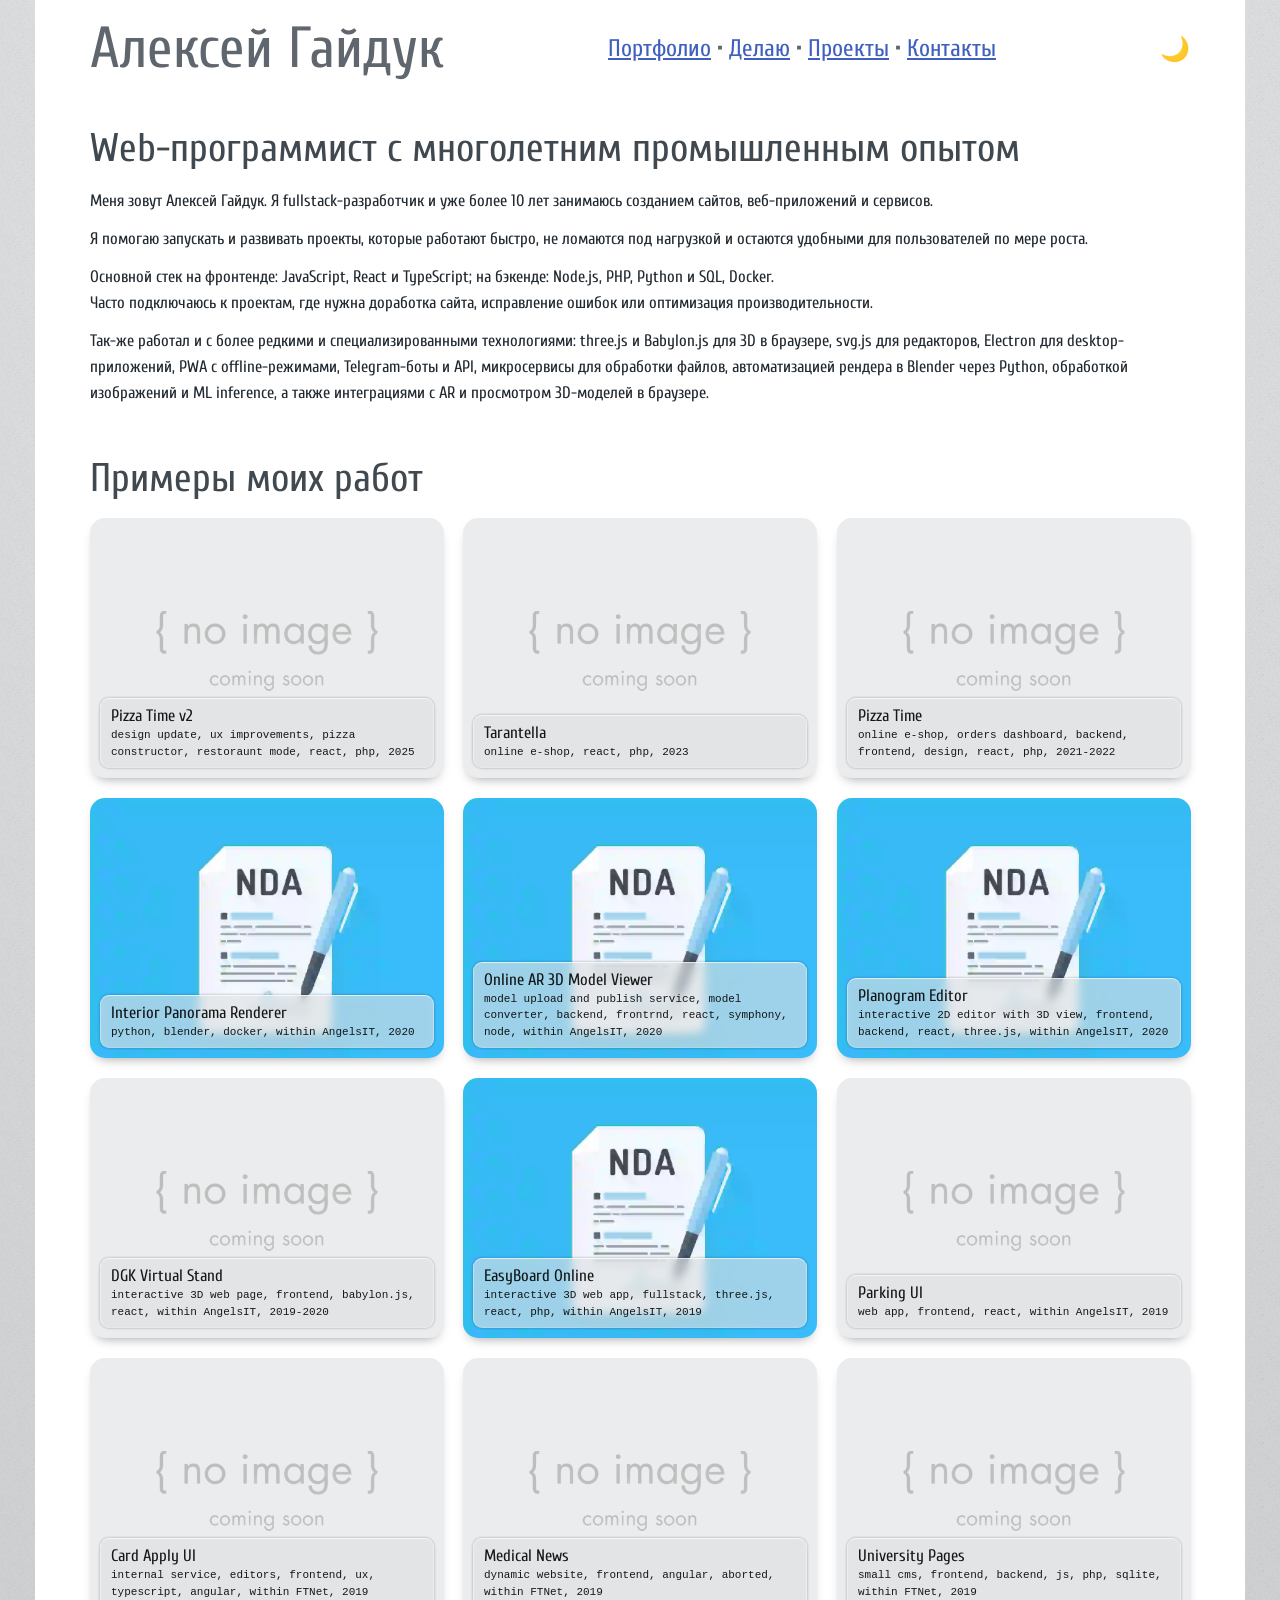
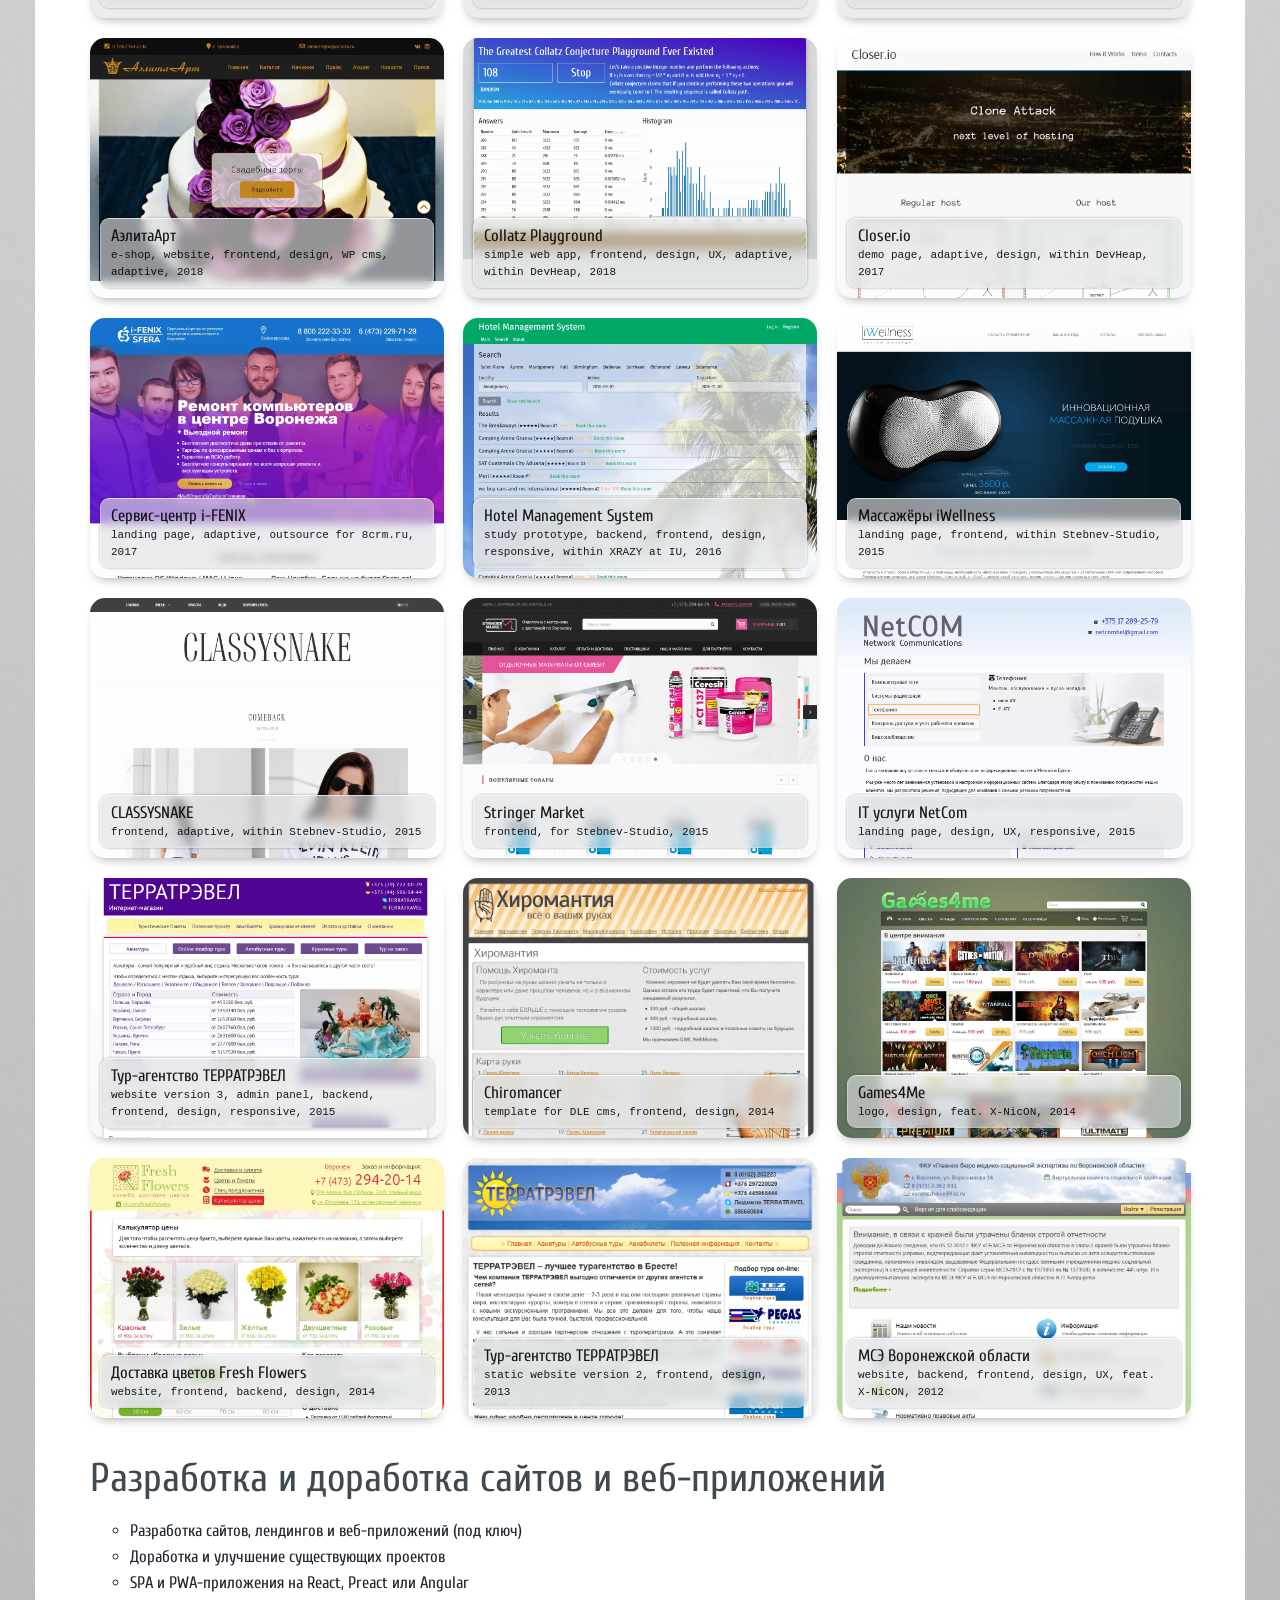
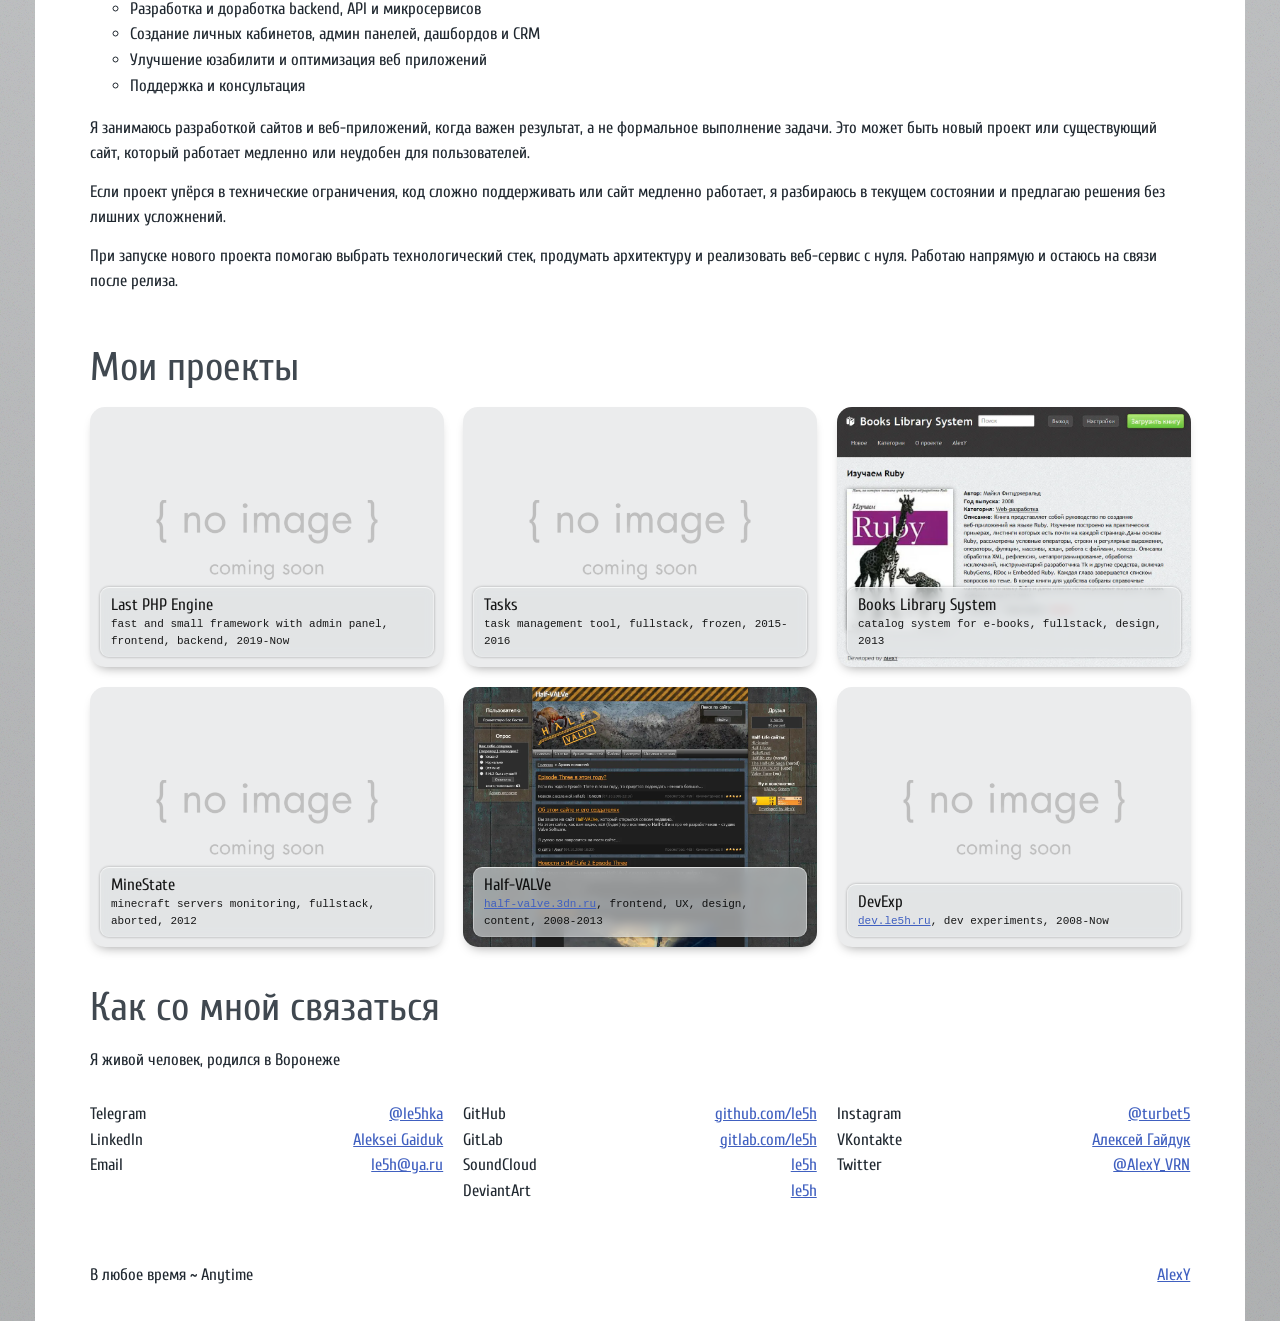
==== commit b6ac8cf8: "Update index.html" ====
--- a/index.html
+++ b/index.html
@@ -12,6 +12,7 @@
       box-sizing: border-box;
       overflow-y: scroll;
       cursor: default;
+      scroll-behavior: smooth;
     }
     main, header, nav, section, article, footer { display: block; }
     img, table, iframe { max-width: 100%; }
@@ -21,13 +22,14 @@
       position: fixed;
       top: 0; bottom: 0;
       left: 0; right: 0;
-      z-index: 100;
+      z-index: 9999;
     }
     .hidden { display: none; }
 
     #preloader {
-      background-color: gray; color: white;
-      background-image: radial-gradient(gray, white);
+      background-color: transparent; color: white;
+      background-image: radial-gradient(gray, transparent);
+      backdrop-filter: blur(5vh);
     }
     #preloader.state-done {
       animation: fade 1.5s ease-out forwards, zoom 1.5s ease-in forwards;
@@ -89,71 +91,178 @@
   <div id="preloader" class="overlay"><div></div></div>
 
   <main class="bg-light">
-    <header class="clear">
-      <h1 id="logo" title="Alexei Gaiduk" lang="ru">Алексей Гайдук</h1>
+    <header class="flex wrap space-between align-center">
+      <h1 id="logo"><a href="#" title="Alexei Gaiduk">Алексей Гайдук</a></h1>
       <nav>
         <ul>
+          <li><a href="#mywork">Портфолио</a></li>
           <li><a href="#whatIdo">Делаю</a></li>
           <li><a href="#projects">Проекты</a></li>
-          <li><a href="#mywork">Портфолио</a></li>
           <li><a href="#contacts">Контакты</a></li>
         </ul>
       </nav>
+      <button id="theme-toggle" class="theme-toggle" type="button">🌙</button>
     </header>
 
     <section>
-      <h2>Разработка и развитие веб-продуктов</h2>
-      <p>
-        Беру проекты на этапе идеи, роста или технических проблем
-        и довожу их до стабильного и масштабируемого решения.
-      </p>
-    </section>
-
-    <section>
-      <h2><a name="whatIdo"></a>Делаю</h2>
-      <div class="ngrid ml">
-        <figure class="item part a1of3">
-          <img src="portfolio/other/noimage.webp" alt="No Image" loading="lazy" />
-          <figcaption>Разработка сайтов, лендингов и веб приложений</figcaption>
-        </figure>
-        <figure class="item part a1of3">
-          <img src="portfolio/other/noimage.webp" alt="No Image" loading="lazy" />
-          <figcaption>Доработка и улучшение существующих продуктов</figcaption>
-        </figure>
-        <figure class="item part a1of3">
-          <img src="portfolio/other/noimage.webp" alt="No Image" loading="lazy" />
-          <figcaption>Разработка и доработка backend и API</figcaption>
-        </figure>
-        <figure class="item part a1of3">
-          <img src="portfolio/other/noimage.webp" alt="No Image" loading="lazy" />
-          <figcaption>Создание личных кабинетов, админ панелей, дашбордов и CRM</figcaption>
-        </figure>
-        <figure class="item part a1of3">
-          <img src="portfolio/other/noimage.webp" alt="No Image" loading="lazy" />
-          <figcaption>Улучшение юзабилити и оптимизация веб приложений</figcaption>
-        </figure>
-        <figure class="item part a1of3">
-          <img src="portfolio/other/noimage.webp" alt="No Image" loading="lazy" />
-          <figcaption>Поддержка и консультация</figcaption>
+      <h2>Web-программист с многолетним промышленным опытом</h2>
+      <p>
+        Меня зовут Алексей Гайдук. Я fullstack-разработчик и уже более 10 лет занимаюсь
+        созданием сайтов, веб-приложений и сервисов.
+      </p>
+      <p>
+        Я помогаю запускать и развивать проекты, которые работают быстро,
+        не ломаются под нагрузкой и остаются удобными для пользователей по мере роста.
+      </p>
+      <p>
+        Основной стек на фронтенде: JavaScript, React и TypeScript;
+        на бэкенде: Node.js, PHP, Python и SQL, Docker.<br>
+        Часто подключаюсь к проектам, где нужна доработка сайта,
+        исправление ошибок или оптимизация производительности.
+      </p>
+      <p>
+        Так-же работал и с более редкими и специализированными технологиями:
+        three.js и Babylon.js для 3D в браузере, svg.js для редакторов,
+        Electron для desktop-приложений, PWA с offline-режимами,
+        Telegram-боты и API, микросервисы для обработки файлов,
+        автоматизацией рендера в Blender через Python,
+        обработкой изображений и ML inference,
+        а также интеграциями с AR и просмотром 3D-моделей в браузере.
+      </p>
+    </section>
+    
+    <section>
+      <a name="mywork"></a>
+      <h2>Примеры моих работ</h2>
+      <div class="flex wrap triple gap">
+        <figure class="item">
+          <img src="portfolio/other/noimage.webp" alt="No Image" loading="lazy" />
+          <figcaption>Pizza Time v2 <small>design update, ux improvements, pizza constructor, restoraunt mode, react, php, 2025</small></figcaption>
+        </figure>
+        <figure class="item">
+          <img src="portfolio/other/noimage.webp" alt="No Image" loading="lazy" />
+          <figcaption>Tarantella <small>online e-shop, react, php, 2023</small></figcaption>
+        </figure>
+        <figure class="item">
+          <img src="portfolio/other/noimage.webp" alt="No Image" loading="lazy" />
+          <figcaption>Pizza Time <small>online e-shop, orders dashboard, backend, frontend, design, react, php, 2021-2022</small></figcaption>
+        </figure>
+        <figure class="item">
+          <img src="portfolio/other/nda.webp" alt="NDA" loading="lazy" />
+          <figcaption>Interior Panorama Renderer <small>python, blender, docker, within AngelsIT, 2020</small></figcaption>
+        </figure>
+        <figure class="item">
+          <img src="portfolio/other/nda.webp" alt="NDA" loading="lazy" />
+          <figcaption>Online AR 3D Model Viewer <small>model upload and publish service, model converter, backend, frontrnd, react, symphony, node, within AngelsIT, 2020</small></figcaption>
+        </figure>
+        <figure class="item">
+          <img src="portfolio/other/nda.webp" alt="NDA" loading="lazy" />
+          <figcaption>Planogram Editor <small>interactive 2D editor with 3D view, frontend, backend, react, three.js, within AngelsIT, 2020</small></figcaption>
+        </figure>
+        <figure class="item">
+          <img src="portfolio/other/noimage.webp" alt="No Image" loading="lazy" />
+          <figcaption>DGK Virtual Stand <small>interactive 3D web page, frontend, babylon.js, react, within AngelsIT, 2019-2020</small></figcaption>
+        </figure>
+        <figure class="item">
+          <img src="portfolio/other/nda.webp" alt="NDA" loading="lazy" />
+          <figcaption>EasyBoard Online <small>interactive 3D web app, fullstack, three.js, react, php, within AngelsIT, 2019</small></figcaption>
+        </figure>
+        <figure class="item">
+          <img src="portfolio/other/noimage.webp" alt="No Image" loading="lazy" />
+          <figcaption>Parking UI <small>web app, frontend, react, within AngelsIT, 2019</small></figcaption>
+        </figure>
+        <figure class="item">
+          <img src="portfolio/other/noimage.webp" alt="No Image" loading="lazy" />
+          <figcaption>Card Apply UI <small>internal service, editors, frontend, ux, typescript, angular, within FTNet, 2019</small></figcaption>
+        </figure>
+        <figure class="item">
+          <img src="portfolio/other/noimage.webp" alt="No Image" loading="lazy" />
+          <figcaption>Medical News <small>dynamic website, frontend, angular, aborted, within FTNet, 2019</small></figcaption>
+        </figure>
+        <figure class="item">
+          <img src="portfolio/other/noimage.webp" alt="No Image" loading="lazy" />
+          <figcaption>University Pages <small>small cms, frontend, backend, js, php, sqlite, within FTNet, 2019</small></figcaption>
+        </figure>
+        <figure class="item">
+          <img src="portfolio/2018/aelitaart/aelitaart-v1.webp" alt="" loading="lazy" />
+          <figcaption>АэлитаАрт <small>e-shop, website, frontend, design, WP cms, adaptive, 2018</small></figcaption>
+        </figure>
+        <figure class="item">
+          <img src="portfolio/2018/collatz/playground-v1.webp" alt="" loading="lazy" />
+          <figcaption>Collatz Playground <small>simple web app, frontend, design, UX, adaptive, within DevHeap, 2018</small></figcaption>
+        </figure>
+        <figure class="item">
+          <img src="portfolio/2017/closer-io/closer-io-v1.webp" alt="" loading="lazy" />
+          <figcaption>Closer.io <small>demo page, adaptive, design, within DevHeap, 2017</small></figcaption>
+        </figure>
+        <figure class="item">
+          <img src="portfolio/2017/ifenix/ifenix-v1.webp" alt="" loading="lazy" />
+          <figcaption>Сервис-центр i-FENIX <small>landing page, adaptive, outsource for 8crm.ru, 2017</small></figcaption>
+        </figure>
+        <figure class="item">
+          <img src="portfolio/2016/hms/hms-v1.webp" alt="" loading="lazy" />
+          <figcaption>Hotel Management System <small>study prototype, backend, frontend, design, responsive, within XRAZY at IU, 2016</small></figcaption>
+        </figure>
+        <figure class="item">
+          <img src="portfolio/2015/pillow-pro/iwellness-v1.webp" alt="" loading="lazy" />
+          <figcaption>Массажёры iWellness <small>landing page, frontend, within Stebnev-Studio, 2015</small></figcaption>
+        </figure>
+        <figure class="item">
+          <img src="portfolio/2015/classy-snake/classy-snake-v1.webp" alt="" loading="lazy" />
+          <figcaption>CLASSYSNAKE <small>frontend, adaptive, within Stebnev-Studio, 2015</small></figcaption>
+        </figure>
+        <figure class="item">
+          <img src="portfolio/2015/stringer/stringer-v0.webp" alt="" loading="lazy" />
+          <figcaption>Stringer Market <small>frontend, for Stebnev-Studio, 2015</small></figcaption>
+        </figure>
+        <figure class="item">
+          <img src="portfolio/2015/netcom/netcom-v1.webp" alt="" loading="lazy" />
+          <figcaption>IT услуги NetCom <small>landing page, design, UX, responsive, 2015</small></figcaption>
+        </figure>
+        <figure class="item">
+          <img src="portfolio/2015/terratravel/terratravel-v2.webp" alt="" loading="lazy" />
+          <figcaption>Тур-агентство ТЕРРАТРЭВЕЛ <small>website version 3, admin panel, backend, frontend, design, responsive, 2015</small></figcaption>
+        </figure>
+        <figure class="item">
+          <img src="portfolio/2014/chiromancer/v0.webp" alt="" loading="lazy" />
+          <figcaption>Chiromancer <small>template for DLE cms, frontend, design, 2014</small></figcaption>
+        </figure>
+        <figure class="item">
+          <img src="portfolio/2014/games4me/g4m-v1.webp" alt="" loading="lazy" />
+          <figcaption>Games4Me <small>logo, design, feat. X-NicON, 2014</small></figcaption>
+        </figure>
+        <figure class="item">
+          <img src="portfolio/2013/fresh-flowers/fresh-flowers-v1.webp" alt="" loading="lazy" />
+          <figcaption>Доставка цветов Fresh Flowers <small>website, frontend, backend, design, 2014</small></figcaption>
+        </figure>
+        <figure class="item">
+          <img src="portfolio/2013/terratravel/terratravel-v1.webp" alt="" loading="lazy" />
+          <figcaption>Тур-агентство ТЕРРАТРЭВЕЛ <small>static website version 2, frontend, design, 2013</small></figcaption>
+        </figure>
+        <figure class="item">
+          <img src="portfolio/2012/mse36/mse36-v1.webp" alt="" loading="lazy" />
+          <figcaption>МСЭ Воронежской области <small>website, backend, frontend, design, UX, feat. X-NicON, 2012</small></figcaption>
         </figure>
       </div>
     </section>
 
-    <section id="services">
+    <section>
+      <a name="whatIdo"></a>
       <h2>Разработка и доработка сайтов и веб-приложений</h2>
+      <ul>
+        <li>Разработка сайтов, лендингов и веб-приложений (под ключ)</li>
+        <li>Доработка и улучшение существующих проектов</li>
+        <li>SPA и PWA-приложения на React, Preact или Angular</li>
+        <li>Разработка и доработка backend, API и микросервисов</li>
+        <li>Создание личных кабинетов, админ панелей, дашбордов и CRM</li>
+        <li>Улучшение юзабилити и оптимизация веб приложений</li>
+        <li>Поддержка и консультация</li>
+      </ul>
       <p>
         Я занимаюсь разработкой сайтов и веб-приложений, когда важен результат,
         а не формальное выполнение задачи. Это может быть новый проект
         или существующий сайт, который работает медленно или неудобен для пользователей.
       </p>
-      <ul>
-        <li>разработка сайтов под ключ</li>
-        <li>разработка веб-приложений</li>
-        <li>SPA и PWA-приложения на React</li>
-        <li>backend и API разработка</li>
-        <li>личные кабинеты, CRM и админ-панели</li>
-        <li>оптимизация и поддержка сайтов</li>
-      </ul>
       <p>
         Если проект упёрся в технические ограничения, код сложно поддерживать
         или сайт медленно работает, я разбираюсь в текущем состоянии
@@ -167,189 +276,50 @@
     </section>
 
     <section>
-      <h2><a name="projects"></a>Projects</h2>
-      <div class="ngrid ml">
-        <figure class="item part a1of3">
-          <img src="portfolio/other/noimage.webp" alt="No Image" loading="lazy" />
-          <figcaption>Last PHP Engine<br><small>fast and small framework with admin panel, frontend, backend, 2019-Now</small></figcaption>
-        </figure>
-        <figure class="item part a1of3">
-          <img src="portfolio/other/noimage.webp" alt="No Image" loading="lazy" />
-          <figcaption>Tasks<br><small>task management tool, fullstack, frozen, 2015-2016</small></figcaption>
-        </figure>
-        <figure class="item part a1of3">
-          <img src="portfolio/books/bls-01-book.webp" alt="" loading="lazy" />
-          <figcaption>Books Library System<br><small>catalog system for e-books, fullstack, design, 2013</small></figcaption>
-        </figure>
-        <figure class="item part a1of3">
-          <img src="portfolio/other/noimage.webp" alt="No Image" loading="lazy" />
-          <figcaption>MineState<br><small>minecraft servers monitoring, fullstack, aborted, 2012</small></figcaption>
-        </figure>
-        <figure class="item part a1of3">
-          <img src="portfolio/half-valve/half-valve.webp" alt="" loading="lazy" />
-          <figcaption>Half-VALVe<br><small><a href="https://half-valve.3dn.ru">half-valve.3dn.ru</a>, frontend, UX, design, content, 2008-2013</small></figcaption>
-        </figure>
-        <figure class="item part a1of3">
-          <img src="portfolio/other/noimage.webp" alt="No Image" loading="lazy" />
-          <figcaption>DevExp<br><small><a href="https://dev.le5h.ru">dev.le5h.ru</a>, dev experiments, 2008-Now</small></figcaption>
+      <a name="projects"></a>
+      <h2>Мои проекты</h2>
+      <div class="flex wrap triple gap">
+        <figure class="item">
+          <img src="portfolio/other/noimage.webp" alt="No Image" loading="lazy" />
+          <figcaption>Last PHP Engine <small>fast and small framework with admin panel, frontend, backend, 2019-Now</small></figcaption>
+        </figure>
+        <figure class="item">
+          <img src="portfolio/other/noimage.webp" alt="No Image" loading="lazy" />
+          <figcaption>Tasks <small>task management tool, fullstack, frozen, 2015-2016</small>
+          </figcaption>
+        </figure>
+        <figure class="item">
+          <img src="portfolio/2013/books/bls-v1-book.webp" alt="" loading="lazy" />
+          <figcaption>Books Library System <small>catalog system for e-books, fullstack, design, 2013</small></figcaption>
+        </figure>
+        <figure class="item">
+          <img src="portfolio/other/noimage.webp" alt="No Image" loading="lazy" />
+          <figcaption>MineState <small>minecraft servers monitoring, fullstack, aborted, 2012</small></figcaption>
+        </figure>
+        <figure class="item">
+          <img src="portfolio/2008/half-valve/half-valve-v1.webp" alt="" loading="lazy" />
+          <figcaption>Half-VALVe <small><a href="https://half-valve.3dn.ru">half-valve.3dn.ru</a>, frontend, UX, design, content, 2008-2013</small></figcaption>
+        </figure>
+        <figure class="item">
+          <img src="portfolio/other/noimage.webp" alt="No Image" loading="lazy" />
+          <figcaption>DevExp <small><a href="https://dev.le5h.ru">dev.le5h.ru</a>, dev experiments, 2008-Now</small></figcaption>
         </figure>
       </div>
-      
-    </section>
-    <section id="about">
-      <h2>Универсальный Web-разработчик<br>с многолетним промышленным опытом</h2>
-      <p>
-        Меня зовут Алексей Гайдук. Я fullstack-разработчик и более 8 лет занимаюсь
-        разработкой сайтов, веб-приложений и веб-сервисов — от первых версий до
-        доработки и масштабирования уже запущенных проектов.
-      </p>
-      <p>
-        Я помогаю запускать и развивать сайты и веб-приложения, которые работают быстро,
-        не ломаются под нагрузкой и остаются удобными для пользователей по мере роста проекта.
-      </p>
-      <p>
-        Основной стек — React и TypeScript на фронтенде,
-        Node.js, PHP, Python и SQL на бэкенде.
-        Часто подключаюсь к проектам, где нужна доработка сайта,
-        исправление ошибок или оптимизация производительности.
-      </p>
-      <p>
-        В отдельных проектах работал с более редкими и специализированными технологиями:
-        three.js и Babylon.js для 3D в браузере, WebGL и SVG-редакторами,
-        Electron для desktop-приложений, PWA и offline-режимами,
-        Telegram-ботами и API, микросервисами в Docker,
-        автоматизацией рендера в Blender через Python,
-        обработкой изображений и ML inference,
-        а также интеграциями с AR и просмотром 3D-моделей в браузере.
-      </p>
-    </section>
-    
-    <section>
-      <h2><a name="mywork"></a>Portfolio</h2>
-      <div class="ngrid ml">
-        <figure class="item part a1of3">
-          <img src="portfolio/other/noimage.webp" alt="No Image" loading="lazy" />
-          <figcaption>Pizza Time v2<br><small>design update, ux improvements, pizza constructor, restoraunt mode, react, php, 2025</small></figcaption>
-        </figure>
-        <figure class="item part a1of3">
-          <img src="portfolio/other/noimage.webp" alt="No Image" loading="lazy" />
-          <figcaption>Tarantella<br><small>online e-shop, react, php, 2023</small></figcaption>
-        </figure>
-        <figure class="item part a1of3">
-          <img src="portfolio/other/noimage.webp" alt="No Image" loading="lazy" />
-          <figcaption>Pizza Time<br><small>online e-shop, orders dashboard, backend, frontend, design, react, php, 2021-2022</small></figcaption>
-        </figure>
-        <figure class="item part a1of3">
-          <img src="portfolio/other/nda.webp" alt="NDA" loading="lazy" />
-          <figcaption>Interior Panorama Renderer<br><small>python, blender, docker, within AngelsIT, 2020</small></figcaption>
-        </figure>
-        <figure class="item part a1of3">
-          <img src="portfolio/other/nda.webp" alt="NDA" loading="lazy" />
-          <figcaption>Online AR 3D Model Viewer<br><small>model upload and publish service, model converter, backend, frontrnd, react, symphony, node, within AngelsIT, 2020</small></figcaption>
-        </figure>
-        <figure class="item part a1of3">
-          <img src="portfolio/other/nda.webp" alt="NDA" loading="lazy" />
-          <figcaption>Planogram Editor<br><small>interactive 2D editor with 3D view, frontend, backend, react, three.js, within AngelsIT, 2020</small></figcaption>
-        </figure>
-        <figure class="item part a1of3">
-          <img src="portfolio/other/noimage.webp" alt="No Image" loading="lazy" />
-          <figcaption>DGK Virtual Stand<br><small>interactive 3D web page, frontend, babylon.js, react, within AngelsIT, 2019-2020</small></figcaption>
-        </figure>
-        <figure class="item part a1of3">
-          <img src="portfolio/other/nda.webp" alt="NDA" loading="lazy" />
-          <figcaption>EasyBoard Online<br><small>interactive 3D web app, fullstack, three.js, react, php, within AngelsIT, 2019</small></figcaption>
-        </figure>
-        <figure class="item part a1of3">
-          <img src="portfolio/other/noimage.webp" alt="No Image" loading="lazy" />
-          <figcaption>Parking UI<br><small>web app, frontend, react, within AngelsIT, 2019</small></figcaption>
-        </figure>
-        <figure class="item part a1of3">
-          <img src="portfolio/other/noimage.webp" alt="No Image" loading="lazy" />
-          <figcaption>Card Apply UI<br><small>internal service, editors, frontend, ux, typescript, angular, within FTNet, 2019</small></figcaption>
-        </figure>
-        <figure class="item part a1of3">
-          <img src="portfolio/other/noimage.webp" alt="No Image" loading="lazy" />
-          <figcaption>Medical News<br><small>dynamic website, frontend, angular, aborted, within FTNet, 2019</small></figcaption>
-        </figure>
-        <figure class="item part a1of3">
-          <img src="portfolio/other/noimage.webp" alt="No Image" loading="lazy" />
-          <figcaption>University Pages<br><small>small cms, frontend, backend, js, php, sqlite, within FTNet, 2019</small></figcaption>
-        </figure>
-        <figure class="item part a1of3">
-          <img src="portfolio/2018/aelitaart/aelitaart-v1.webp" alt="" loading="lazy" />
-          <figcaption>АэлитаАрт<br><small>e-shop, website, frontend, design, WP cms, adaptive, 2018</small></figcaption>
-        </figure>
-        <figure class="item part a1of3">
-          <img src="portfolio/2018/collatz/playground-v1.webp" alt="" loading="lazy" />
-          <figcaption>Collatz Playground<br><small>simple web app, frontend, design, UX, adaptive, within DevHeap, 2018</small></figcaption>
-        </figure>
-        <figure class="item part a1of3">
-          <img src="portfolio/2017/closer-io/closer-io-v1.webp" alt="" loading="lazy" />
-          <figcaption>Closer.io<br><small>demo page, adaptive, design, within DevHeap, 2017</small></figcaption>
-        </figure>
-        <figure class="item part a1of3">
-          <img src="portfolio/2017/ifenix/ifenix-v1.webp" alt="" loading="lazy" />
-          <figcaption>Сервис-центр i-FENIX<br><small>landing page, adaptive, outsource for 8crm.ru, 2017</small></figcaption>
-        </figure>
-        <figure class="item part a1of3">
-          <img src="portfolio/2016/hms/hms-v1.webp" alt="" loading="lazy" />
-          <figcaption>Hotel Management System<br><small>study prototype, backend, frontend, design, responsive, within XRAZY at IU, 2016</small></figcaption>
-        </figure>
-        <figure class="item part a1of3">
-          <img src="portfolio/2015/pillow-pro/iwellness-v1.webp" alt="" loading="lazy" />
-          <figcaption>Массажёры iWellness<br><small>landing page, frontend, within Stebnev-Studio, 2015</small></figcaption>
-        </figure>
-        <figure class="item part a1of3">
-          <img src="portfolio/2015/classy-snake/classy-snake-v1.webp" alt="" loading="lazy" />
-          <figcaption>CLASSYSNAKE<br><small>frontend, adaptive, within Stebnev-Studio, 2015</small></figcaption>
-        </figure>
-        <figure class="item part a1of3">
-          <img src="portfolio/2015/stringer/stringer-v0.webp" alt="" loading="lazy" />
-          <figcaption>Stringer Market<br><small>frontend, for Stebnev-Studio, 2015</small></figcaption>
-        </figure>
-        <figure class="item part a1of3">
-          <img src="portfolio/2015/netcom/netcom-v1.webp" alt="" loading="lazy" />
-          <figcaption>IT услуги NetCom<br><small>landing page, design, UX, responsive, 2015</small></figcaption>
-        </figure>
-        <figure class="item part a1of3">
-          <img src="portfolio/2015/terratravel/terratravel-v2.webp" alt="" loading="lazy" />
-          <figcaption>Тур-агентство ТЕРРАТРЭВЕЛ<br><small>website version 3, admin panel, backend, frontend, design, responsive, 2015</small></figcaption>
-        </figure>
-        <figure class="item part a1of3">
-          <img src="portfolio/2014/chiromancer/v0.webp" alt="" loading="lazy" />
-          <figcaption>Chiromancer<br><small>template for DLE cms, frontend, design, 2014</small></figcaption>
-        </figure>
-        <figure class="item part a1of3">
-          <img src="portfolio/2014/games4me/g4m-v1.webp" alt="" loading="lazy" />
-          <figcaption>Games4Me<br><small>logo, design, feat. X-NicON, 2014</small></figcaption>
-        </figure>
-        <figure class="item part a1of3">
-          <img src="portfolio/2013/fresh-flowers/fresh-flowers-v1.webp" alt="" loading="lazy" />
-          <figcaption>Доставка цветов Fresh Flowers<br><small>website, frontend, backend, design, 2014</small></figcaption>
-        </figure>
-        <figure class="item part a1of3">
-          <img src="portfolio/2013/terratravel/terratravel-v1.webp" alt="" loading="lazy" />
-          <figcaption>Тур-агентство ТЕРРАТРЭВЕЛ<br><small>static website version 2, frontend, design, 2013</small></figcaption>
-        </figure>
-        <figure class="item part a1of3">
-          <img src="portfolio/2012/mse36/mse36-v1.webp" alt="" loading="lazy" />
-          <figcaption>МСЭ Воронежской области<br><small>website, backend, frontend, design, UX, feat. X-NicON, 2012</small></figcaption>
-        </figure>
-      </div>
-    </section>
-
-    <section>
-      <h2><a name="contacts"></a>Контакты</h2>
-      <p>Я живой человек, родился в России, Воронеже</p>
-      <div class="ngrid">
-        <div class="part a1of3">
+    </section>
+
+    <section>
+      <a name="contacts"></a>
+      <h2>Как со мной связаться</h2>
+      <p>Я живой человек, родился в Воронеже</p>
+      <div class="flex wrap triple gap">
+        <div>
           <ul class="flexed">
             <li>Telegram <a href="https://le5hka.t.me" target="_blank">@le5hka</a></li>
             <li>LinkedIn <a href="https://www.linkedin.com/in/aleksei-gaiduk-6026a3a1/" target="_blank">Aleksei Gaiduk</a></li>
             <li>Email <a href="mailto:le5h@ya.ru">le5h@ya.ru</a></li>
           </ul>
         </div>
-        <div class="part a1of3">
+        <div>
           <ul class="flexed">
             <li>GitHub <a href="https://github.com/le5h" target="_blank">github.com/le5h</a></li>
             <li>GitLab <a href="https://gitlab.com/le5h" target="_blank">gitlab.com/le5h</a></li>
@@ -357,7 +327,7 @@
             <li>DeviantArt <a href="https://le5h.deviantart.com/" target="_blank">le5h</a></li>
           </ul>
         </div>
-        <div class="part a1of3">
+        <div>
           <ul class="flexed">
             <li>Instagram <a href="https://instagram.com/turbet5" target="_blank">@turbet5</a></li>
             <li>VKontakte <a href="https://vk.com/le5ha" target="_blank">Алексей Гайдук</a></li>
@@ -367,20 +337,54 @@
       </div>
     </section>
 
-    <footer class="flex">
+    <footer class="flex space-between">
       <div><p>В любое время ~ Anytime</p></div>
       <div><p><a href="/">AlexY</a></p></div>
     </footer>
   </main>
   
   <script>
-    document.addEventListener('DOMContentLoaded', () => {
+    window.addEventListener('load', () => {
       const preloader = document.getElementById('preloader');
       if (preloader) {
         preloader.classList.add('state-done');
         setTimeout(() => preloader.classList.add('hidden'), 2000);
       }
     });
+
+    document.addEventListener('DOMContentLoaded', () => {
+      const themeToggle = document.getElementById('theme-toggle');
+      function updateTheme(theme) {
+        document.documentElement.setAttribute('data-theme', theme);
+        themeToggle.textContent = theme === 'dark' ? '☀️' : '🌙';
+        localStorage.setItem('theme', theme);
+      }
+      themeToggle.addEventListener('click', () => {
+        const currentTheme = document.documentElement.getAttribute('data-theme');
+        const newTheme = currentTheme === 'dark' ? 'light' : 'dark';
+        updateTheme(newTheme);
+      });
+      updateTheme(localStorage.getItem('theme') || 'light');
+
+      const hashLinks = document.querySelectorAll('a[href^="#"]');
+      hashLinks.forEach(link => {
+        link.addEventListener('click', function(e) {
+          e.preventDefault();
+          const targetId = this.getAttribute('href').substring(1);
+          const targetElement = targetId
+            ? document.getElementById(targetId) || document.querySelector(`a[name="${targetId}"]`)
+            : null;
+          if (targetElement) {
+            const headerOffset = 20;
+            const elementPosition = targetElement.getBoundingClientRect().top;
+            const offsetPosition = elementPosition + window.pageYOffset - headerOffset;
+            window.scrollTo({ top: offsetPosition, behavior: 'smooth' });
+          } else {
+            window.scrollTo({ top: 0, behavior: 'smooth' });
+          }
+        });
+      });
+    });
   </script>
   <script src="//code.jivo.ru/widget/s1WIqqGZWp" async></script>
 </body>
--- a/mainstyle.css
+++ b/mainstyle.css
@@ -1,87 +1,156 @@
 @charset "UTF-8";
 
+:root {
+  --padding: 1rem;
+
+  --bg-primary: rgb(251,253,255);
+  --bg-secondary: rgba(255,255,255,1);
+  --bg-item: rgb(235 236 237);
+  --bg-input: #f7fafc;
+  --bg-gradient: radial-gradient(circle at top center, #f5f3f0, #d0d2d5 97%);
+
+  --text-primary: rgb(32,40,48);
+  --text-secondary: rgb(96,102,110);
+
+  --text-h1: rgb(96,102,110);
+  --text-h2: rgb(64,72,80);
+  --text-h3: rgb(48,56,64);
+  --text-h4: rgb(32,40,48);
+  --text-h5: rgb(24,32,40);
+  --text-h6: rgb(16,24,32);
+
+  --link-color: rgb(64,96,192);
+
+  --border-color: #ddd;
+  --border-focus: #689bc4;
+
+  --button-bg: rgb(64,96,192);
+  --button-text: #f0f8ff;
+
+  --figcaption-text: rgba(0,0,0,0.9);
+  --figcaption-bg: rgba(224,227,229,0.65);
+
+  --shadow-color: rgba(0,0,0,0.4);
+  --shadow-hover: rgba(0,0,0,0.2);
+
+  --focus-glow: rgb(89, 243, 255);
+
+  --input-focus-shadow: rgba(0,0,0,0.15);
+  --option-bg: rgba(255,255,255,0.5);
+
+  --logo-shadow-1: rgba(255,255,0,0.67);
+  --logo-shadow-2: rgba(255,0,255,0.67);
+  --logo-shadow-3: rgba(0,255,255,0.67);
+}
+
+[data-theme="dark"] {
+  --bg-primary: rgb(20,25,30);
+  --bg-secondary: rgba(10,15,20,1);
+  --bg-item: rgb(35,40,45);
+  --bg-input: rgb(30,35,40);
+  --bg-gradient: radial-gradient(circle at top center, #2a2f35, #1a1f25 97%);
+
+  --text-primary: rgb(220,225,230);
+  --text-secondary: rgb(180,185,190);
+
+  --text-h1: rgb(200,205,210);
+  --text-h2: rgb(190,195,200);
+  --text-h3: rgb(180,185,190);
+  --text-h4: rgb(170,175,180);
+  --text-h5: rgb(160,165,170);
+  --text-h6: rgb(150,155,160);
+
+  --link-color: rgb(120,150,220);
+
+  --border-color: rgb(60,65,70);
+  --border-focus: rgb(100,130,200);
+
+  --button-bg: rgb(80,120,200);
+  --button-text: #f0f8ff;
+
+  --figcaption-text: rgba(255,255,255,0.9);
+  --figcaption-bg: rgba(40,45,50,0.65);
+
+  --shadow-color: rgba(0,0,0,0.6);
+  --shadow-hover: rgba(0,0,0,0.3);
+
+  --focus-glow: rgb(89, 243, 255);
+
+  --input-focus-shadow: rgba(0,0,0,0.3);
+  --option-bg: rgba(30,35,40,0.5);
+
+  --logo-shadow-1: rgba(0,0,255,0.67);
+  --logo-shadow-2: rgba(0,255,0,0.67);
+  --logo-shadow-3: rgba(255,0,0,0.67);
+}
+
 html {
-  font-size: 12px;
+  font-size: 20px;
 }
 
 body {
   margin: 0; padding: 0;
-  color: rgb(32,40,48);
-  background-color: rgb(251,253,255);
+  color: var(--text-primary);
+  background-color: var(--bg-primary);
   font-size: 4.4mm;
   font-family: Cuprum, "Segoe UI Condensed", "Roboto Condensed", "Helvetica Neue Condensed", "Arial Narrow", "Liberation Sans Narrow", sans-serif-condensed, sans-serif;
-  line-height: 1.8em;
-}
-
-/* Fibonacci multipliers
-  4.85409   ~ 4.8
-  4.4495825 ~ 4.4
-  4.045075  ~ 4
-  3.6405675 ~ 3.6
-  3.23606   ~ 3.2
-  2.8315525 ~ 2.8
-  2.427045  ~ 2.4
-  2.0225375 ~ 2
-  1.61803   ~ 1.6 - main
-  1.2135225 ~ 1.2
-  0.809015  ~ 0.8
-  etc...
-*/
+  line-height: 1.55;
+  transition: color 0.3s ease, background-color 0.3s ease;
+}
 
 h1, h2, h3, h4, h5, h6 {
   font-weight: 400;
-  line-height: 1em;
-  margin: 0;
-  margin-bottom: 0.5em;
+  line-height: 1;
+  margin: 0.5em 0;
   word-wrap: break-word;
 }
 
 h1 {
-  font-size: 4.8rem;
-  color: rgb(96,102,110);
+  font-size: 2.9rem;
+  color: var(--text-h1);
 }
 h2 {
-  font-size: 3.4rem;
-  color: rgb(64,72,80);
+  font-size: 2rem;
+  color: var(--text-h2);
 }
 h3 {
-  font-size: 2.4rem;
-  color: rgb(48,56,64);
+  font-size: 1.5rem;
+  color: var(--text-h3);
 }
 h4 {
-  font-size: 2rem;
-  color: rgb(32,40,48);
+  font-size: 1.2rem;
+  color: var(--text-h4);
 }
 h5 {
-  font-size: 1.6rem;
+  font-size: 1rem;
   letter-spacing: 0.05em;
-  color: rgb(24,32,40);
+  color: var(--text-h5);
 }
 h6 {
-  font-size: 1.2rem;
+  font-size: 0.75rem;
   font-weight: bold;
   letter-spacing: 0.1em;
-  color: rgb(16,24,32);
+  color: var(--text-h6);
 }
 
 p {
-  margin: 0.2em 0 0.8em;
+  margin: 0.75em 0;
 }
 
 a, a:link {
-  color: rgb(64,96,192);
+  color: var(--link-color);
   text-decoration: underline;
 }
 
 ul, ol {
-  margin: 0.8em 0;
-  padding: 0 0 0 2em;
+  margin: 0.8rem 0;
+  padding: 0 0 0 2rem;
 }
 ul {
   list-style-type: circle;
 }
 
-:focus { filter: drop-shadow(0 0 0.3em rgb(89, 243, 255)); }
+:focus { filter: drop-shadow(0 0 0.3em var(--focus-glow)); }
 
 /* main */
 
@@ -89,21 +158,34 @@
   width: 100%;
   max-width: 320mm;
   margin: 0 auto;
-  padding: 1% 4.5%;
+  transition: background-color 0.3s ease;
+}
+
+main > * {
+  padding-left: 4.5%;
+  padding-right: 4.5%;
+}
+
+header, footer {
+  padding-top: 1rem;
+  padding-bottom: 1rem;
 }
 
 header {
-  padding-top: 3em;
-  color: rgb(96,102,110);
+  position: sticky;
+  top: 0;
+  color: var(--text-secondary);
+  background-color: transparent;
+  backdrop-filter: blur(3rem);
+  z-index: 1000;
 }
 
 nav {
-  float: left;
-  font-size: 1.2em;
+  font-size: 1.2rem;
 }
 nav ul {
   list-style: none;
-  margin: 0 0 0.4em;
+  margin: 0;
   padding: 0;
 }
 nav li {
@@ -117,7 +199,10 @@
   content: "";
 }
 
-section { padding:  1rem 0; }
+section {
+  padding-top: 0.5rem;
+  padding-bottom: 0.5rem;
+}
 
 article { }
 
@@ -127,11 +212,11 @@
 
 .bg-gray-noise {
   background-image:
-  url([data-uri]),
-  radial-gradient(circle at top center, #f5f3f0, #d0d2d5 97%);
-}
-.bg-dark { background-color: rgba(0,0,0,0.67); color: #fff; }
-.bg-light { background-color: rgba(255,255,255,0.67); color: #000; }
+    url([data-uri]),
+    radial-gradient(circle at top center, rgba(0,0,0,0.1), rgba(0,0,0,0.3) 97%);
+}
+.bg-dark { background-color: var(--bg-secondary); color: var(--text-primary); }
+.bg-light { background-color: var(--bg-secondary); color: var(--text-primary); }
 
 /* figure */
 
@@ -140,40 +225,21 @@
   position: relative; overflow: hidden;
 }
 figure img { width: 100%; }
-figcaption {
-  padding: 0.5em 1em;
-  position: absolute;
-  left: 0; right: 0; bottom: 0;
-}
+figcaption { line-height: 1.25; }
 
 .item {
-  height: 15em;
-  background-color: rgb(235 236 237);
-  border-radius: 0.25em;
-  box-shadow: 0 0.5rem 1rem -0.5rem rgba(0,0,0,0.4);
-  transform: scale(1) perspective(30rem);
+  height: 13rem;
+  background-color: var(--bg-item);
+  border-radius: 0.75rem;
+  box-shadow: 0 0.3rem 0.6rem -0.3rem var(--shadow-color);
+  transform: scale(1) perspective(18rem);
   transition: transform 0.6s ease-out, box-shadow 0.6s ease-out, z-index 0.6s linear;
   z-index: 1;
 }
 
-@media all and (min-width: 160mm) {
-  .item:hover {
-    box-shadow: 0 2rem 5rem -1rem rgba(0,0,0,0.2);
-    z-index: 1000;
-  }
-  .item:nth-child(3n-2):hover {
-    transform: scale(1.15) perspective(30rem) rotateY(5deg) rotateX(5deg);
-  }
-  .item:nth-child(3n-1):hover {
-    transform: scale(1.15) perspective(30rem) rotateY(0) rotateX(3deg);
-  }
-  .item:nth-child(3n):hover {
-    transform: scale(1.15) perspective(30rem) rotateY(-5deg) rotateX(5deg);
-  }
-}
-
 .item img {
-  transform-origin: 50% 50%; transform: scale(1);
+  transform-origin: 50% 50%;
+  transform: scale(1);
   animation: item-explore 15s ease-in-out infinite;
   animation-delay: 0.33s;
   animation-play-state: paused;
@@ -183,20 +249,40 @@
 }
 
 .item figcaption {
-  background: rgba(224, 227, 229, 0.9);
-  background: linear-gradient(to top,
-    rgba(224, 227, 229, 1) 0%,
-    rgba(224, 227, 229, 0.9) 38.195%,
-    rgba(224, 227, 229, 0.8) 61.801%,
-    rgba(224, 227, 229, 0.7) 76.391%,
-    rgba(224, 227, 229, 0.6) 85.408%,
-    rgba(224, 227, 229, 0.5) 90.982%,
-    rgba(224, 227, 229, 0.4) 94.426%,
-    rgba(224, 227, 229, 0.3) 96.555%,
-    rgba(224, 227, 229, 0.2) 97.871%,
-    rgba(224, 227, 229, 0.1) 98.684%,
-    rgba(224, 227, 229, 0) 100%
-  );
+  padding: 0.35rem 0.5rem;
+  position: absolute;
+  left: 0.5rem; right: 0.5rem; bottom: 0.5rem;
+  color: var(--figcaption-text);
+  background: var(--figcaption-bg);
+  border: 1px solid rgba(255,255,255,0.35);
+  border-top-color: rgba(255,255,255,0.65);
+  border-bottom-color: rgba(255,255,255,0.15);
+  border-radius: 0.45rem;
+  backdrop-filter: blur(0.25rem) brightness(0.9) contrast(1.2);
+  box-shadow: 0 0 0.1rem 0.05rem rgba(0,0,0,0.15);
+}
+
+.item figcaption small {
+  display: block;
+  font-size: 0.55rem;
+  font-family: monospace;
+  line-height: 1.5;
+}
+
+@media all and (min-width: 160mm) {
+  .item:hover {
+    box-shadow: 0 1.2rem 3rem -0.6rem var(--shadow-hover);
+    z-index: 100;
+  }
+  .item:nth-child(3n-2):hover {
+    transform: scale(1.15) perspective(18rem) rotateY(5deg) rotateX(5deg);
+  }
+  .item:nth-child(3n-1):hover {
+    transform: scale(1.15) perspective(18rem) rotateY(0) rotateX(3deg);
+  }
+  .item:nth-child(3n):hover {
+    transform: scale(1.15) perspective(18rem) rotateY(-5deg) rotateX(5deg);
+  }
 }
 
 @keyframes item-explore {
@@ -211,21 +297,21 @@
 /* form */
 
 form {
-  padding: 0.5em;
-  margin: 0.5em 0;
-  border: 0.1em solid #ddd;
-  border-radius: 0.2em;
+  padding: 0.5rem;
+  margin: 0.5rem 0;
+  border: 0.1rem solid var(--border-color);
+  border-radius: 0.2rem;
   box-sizing: border-box;
 }
 input,
 textarea,
 select,
 button {
-  margin: 0.1em 0 0.1em;
+  margin: 0;
   outline: none;
   font-family: inherit;
   font-size: inherit;
-  border-radius: 0.2rem;
+  border-radius: 0.1rem;
   max-width: 100%;
 }
 input[type=text],
@@ -233,11 +319,11 @@
 input[type=password],
 select,
 textarea {
-  color: #484848;
-  background-color: #f7fafc;
-  border: 0.1em solid #ccc;
-  padding: 0.1em 0.2em;
-  height: 1.8em;
+  color: var(--text-primary);
+  background-color: var(--bg-input);
+  border: 0.1rem solid var(--border-color);
+  padding: 0.25rem 0.45rem;
+  height: 1.8rem;
 }
 textarea {
   min-width: 100%;
@@ -247,17 +333,17 @@
 input[type=email]:focus,
 input[type=password]:focus,
 textarea:focus {
-  box-shadow: inset 0 0 0.4em rgba(0,0,0,0.15);
-  border-color: #689bc4;
+  box-shadow: inset 0 0 0.4rem var(--input-focus-shadow);
+  border-color: var(--border-focus);
 }
 input[type=submit],
 input[type=button],
 input[type=reset],
 input[type=file],
 button {
-  padding: 0.2em 0.4em;
-  color: #f0f8ff;
-  background-color: rgb(64,96,192);
+  padding: 0.25em 0.45em;
+  color: var(--button-text);
+  background-color: var(--button-bg);
   border: none;
 }
 input[type=submit],
@@ -268,103 +354,111 @@
 label[for],
 button {
   cursor: pointer;
-  margin: 0.1em;
+  margin: 0;
 }
 option {
-  background-color: rgba(255,255,255,0.5);
+  background-color: var(--option-bg);
 }
 
 /* buttons */
 
 .button {
   display: inline-block;
-  padding: 1em 2em; margin: 0;
-  line-height: 1em;
+  margin: 0;
+  padding: 1em 2em;
+  line-height: 1;
   cursor: pointer;
 }
 
 .b-blue {
-  background-color: rgb(64,96,192);
-  color: #fff;
-  border-radius: 0.2rem;
+  background-color: var(--button-bg);
+  color: var(--button-text);
+  border-radius: 0.1rem;
   text-decoration: none;
 }
 
+/* theme toggle */
+
+.theme-toggle {
+  background: none;
+  border: none;
+  font-size: 1.2rem;
+  cursor: pointer;
+  padding: 0;
+  margin: 0;
+  color: var(--text-secondary);
+  transition: transform 0.3s ease;
+}
+.theme-toggle:hover {
+  transform: scale(1.1);
+}
+.theme-toggle:focus {
+  filter: none;
+}
+
 /* easter egg */
 
 #logo {
-  margin-right: 0.5em;
-  margin-top: -0.6em;
-  float: left;
-  cursor: default;
+  margin: 0;
   transition: transform 0.5s cubic-bezier(.3,0,.3,1);
   animation: logo 3s ease;
   animation-play-state: paused;
   animation-iteration-count: infinite;
+  cursor: wait;
 }
 #logo:hover {
   animation-play-state: running;
 }
 
+#logo a {
+  color: inherit;
+  text-decoration: none;
+}
+
 @keyframes logo {
-  from { color: inherit; text-shadow: 0 0 0 rgba(255,0,255,0), 0 0 0 rgba(255,255,0,0), 0 0 0 rgba(0,255,255,0); }
-  45% { color: rgb(0,0,0,0.01); text-shadow: 0.067em 0.033em 0 rgba(0,255,255,0.67), 0.133em 0.067em 0 rgba(255,255,0,0.67), 0.2em 0.1em 0 rgba(255,0,255,0.67); }
-  55% { color: rgb(0,0,0,0.01); text-shadow: 0.067em 0.033em 0 rgba(0,255,255,0.67), 0.133em 0.067em 0 rgba(255,255,0,0.67), 0.2em 0.1em 0 rgba(255,0,255,0.67); }
-  to { color: inherit; text-shadow: 0 0 0 rgba(255,255,255,1), 0 0 0 rgba(255,255,255,1), 0 0 0 rgba(255,255,255,1); }
-}
-
-/* nice grid
-  even and odd grids (2,3,4,5)
-  WXN=(100-(A*N-1))/N => 100=WXN*N+A*(N-1)
-  WnXN=n*WXN+A*(n-1)
-  even 2; 100 = 49*2+1*2;
-  odd  3; 100 = 32*3+2*2;
-  even 4; 100 = 23.5*4+3*2;
-  odd  5; 100 = 18.4*5+4*2;
-  etc.
-*/
-
-.ngrid { padding: 0; }
-.ngrid:after, .ngrid .part:after, .clear:after {
-  content: "."; display: block;
-  visibility: hidden;
-  height: 0; line-height: 0;
-  clear: both;
-}
-
-.ngrid .part {
-  display: block; float: left;
-  /* box-sizing: border-box; */
-}
-.ngrid .part:nth-child(n+2) {
-  margin-left: 2rem;
-}
-
-.part.a1of2, .a2of4 { width: calc(50%  - 2rem / 2); }
-.part.a1of3 { width: calc(100% / 3     - 2rem / 3 * 2); }
-.part.a2of3 { width: calc(100% / 3 * 2 - 2rem / 3); }
-.part.a1of4 { width: calc(100% / 4     - 2rem / 4 * 3); }
-.part.a3of4 { width: calc(100% / 4 * 3 - 2rem / 4); }
-.part.a1of5 { width: calc(100% / 5     - 2rem / 5 * 4); }
-.part.a2of5 { width: calc(100% / 5 * 2 - 2rem / 5 * 3); }
-.part.a3of5 { width: calc(100% / 5 * 3 - 2rem / 5 * 2); }
-.part.a4of5 { width: calc(100% / 5 * 4 - 2rem / 5); }
-
-.ngrid.ml { padding: 0 0 2rem; }
-.ngrid.ml .part { margin-top: 2rem; }
-.ngrid.ml .part.a1of2:nth-of-type(2n+1),
-.ngrid.ml .part.a1of3:nth-of-type(3n+1),
-.ngrid.ml .part.a1of4:nth-of-type(4n+1),
-.ngrid.ml .part.a1of5:nth-of-type(5n+1) { margin-left: 0; }
-
-@media all and (max-width: 160mm) {
-	.ngrid .part { float: none; margin-left: 0; width: 100%; }
-  .ngrid .part:nth-child(n+1) { margin-left: 0; }
+  from { color: inherit; text-shadow: 0 0 0 transparent, 0 0 0 transparent, 0 0 0 transparent; }
+  45% { color: transparent; text-shadow: 0.067em 0.033em 0 var(--logo-shadow-1), 0.133em 0.067em 0 var(--logo-shadow-2), 0.2em 0.1em 0 var(--logo-shadow-3); }
+  55% { color: transparent; text-shadow: 0.067em 0.033em 0 var(--logo-shadow-1), 0.133em 0.067em 0 var(--logo-shadow-2), 0.2em 0.1em 0 var(--logo-shadow-3); }
+  to { color: inherit; text-shadow: 0 0 0 transparent, 0 0 0 transparent, 0 0 0 transparent; }
 }
 
 /* flex */
 
-.flex, .flexed > * {
+.gap {
+  gap: var(--padding);
+}
+
+.flex {
+  display: flex;
+}
+
+.flex.wrap {
+  flex-wrap: wrap;
+}
+
+.flex.space-between {
+  justify-content: space-between;
+}
+
+.flex.align-center {
+  align-items: center;
+}
+
+.flex.equal > * {
+  flex: 1 0 0;
+}
+
+.flex.triple {
+  --cols: 3;
+  --gap: var(--padding);
+}
+.flex.triple > * {
+  flex: 0 0 calc(100% / var(--cols) - var(--gap) / var(--cols) * (var(--cols) - 1));
+}
+
+
+
+.flexed > * {
   display: flex;
   justify-content: space-between;
 }
@@ -372,3 +466,28 @@
 ul.flexed {
   padding-left: 0;
 }
+
+@media screen and (max-width: 768px) {
+  nav {
+    order: 100;
+  }
+  .flex.triple > * {
+    flex-basis: calc(50% - var(--gap));
+  }
+}
+
+
+@media screen and (max-width: 480px) {
+  nav {
+    font-size: 1rem;
+  }
+  h1 {
+    font-size: 2rem;
+  }
+  h2 {
+    font-size: 1.5rem;
+  }
+  .flex.triple > * {
+    flex-basis: 100%;
+  }
+}
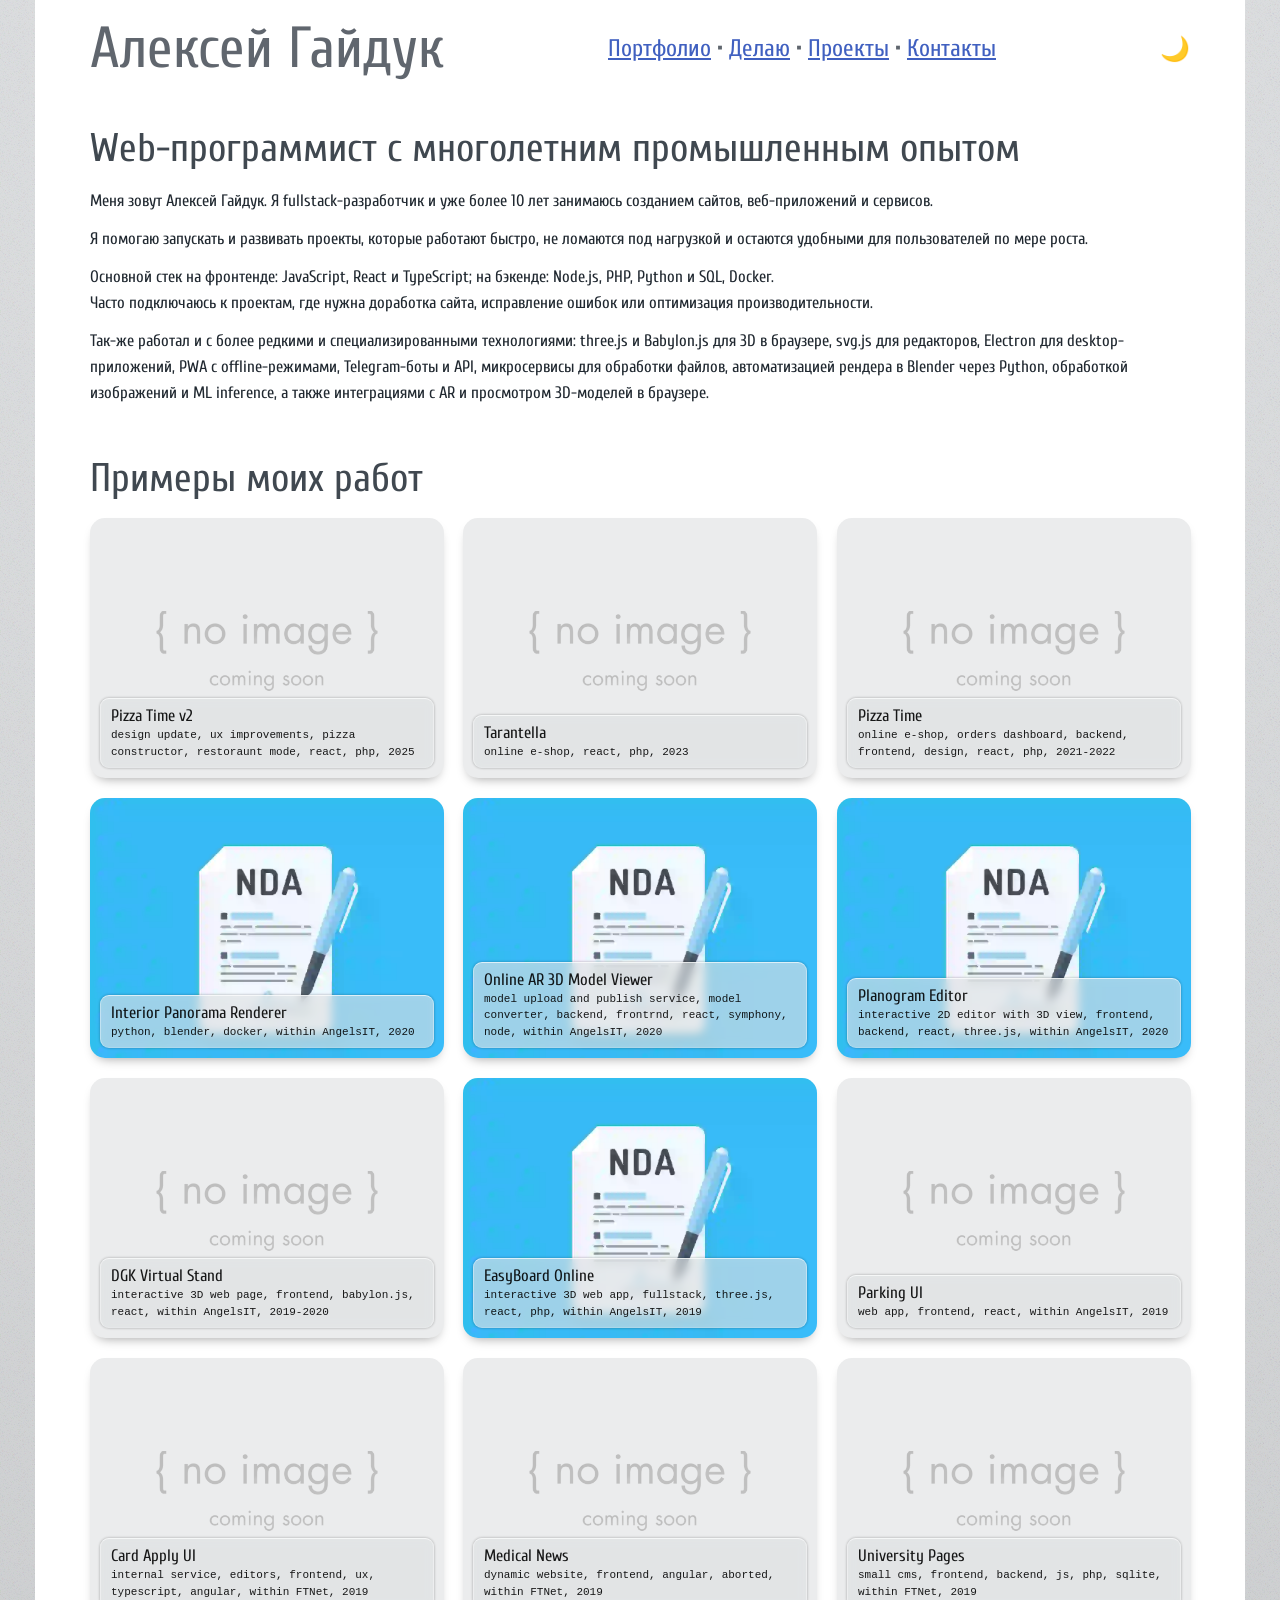
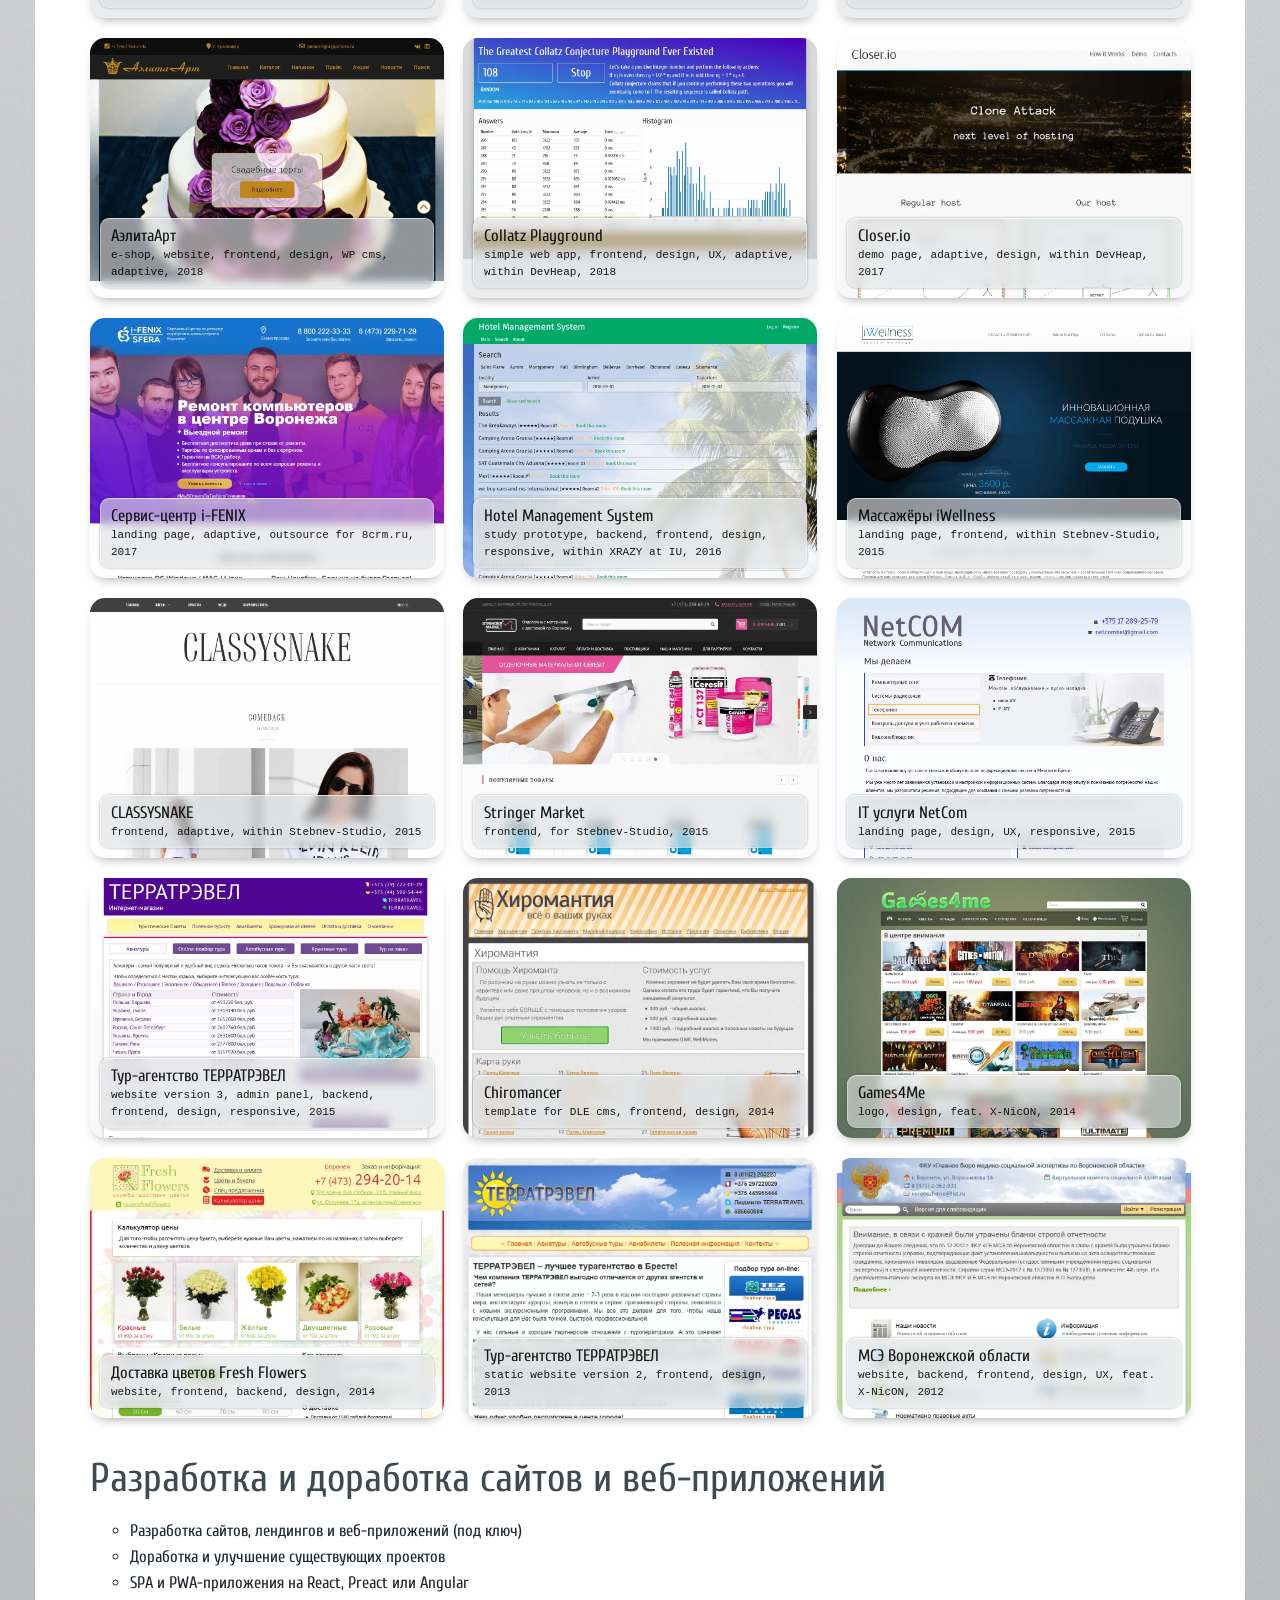
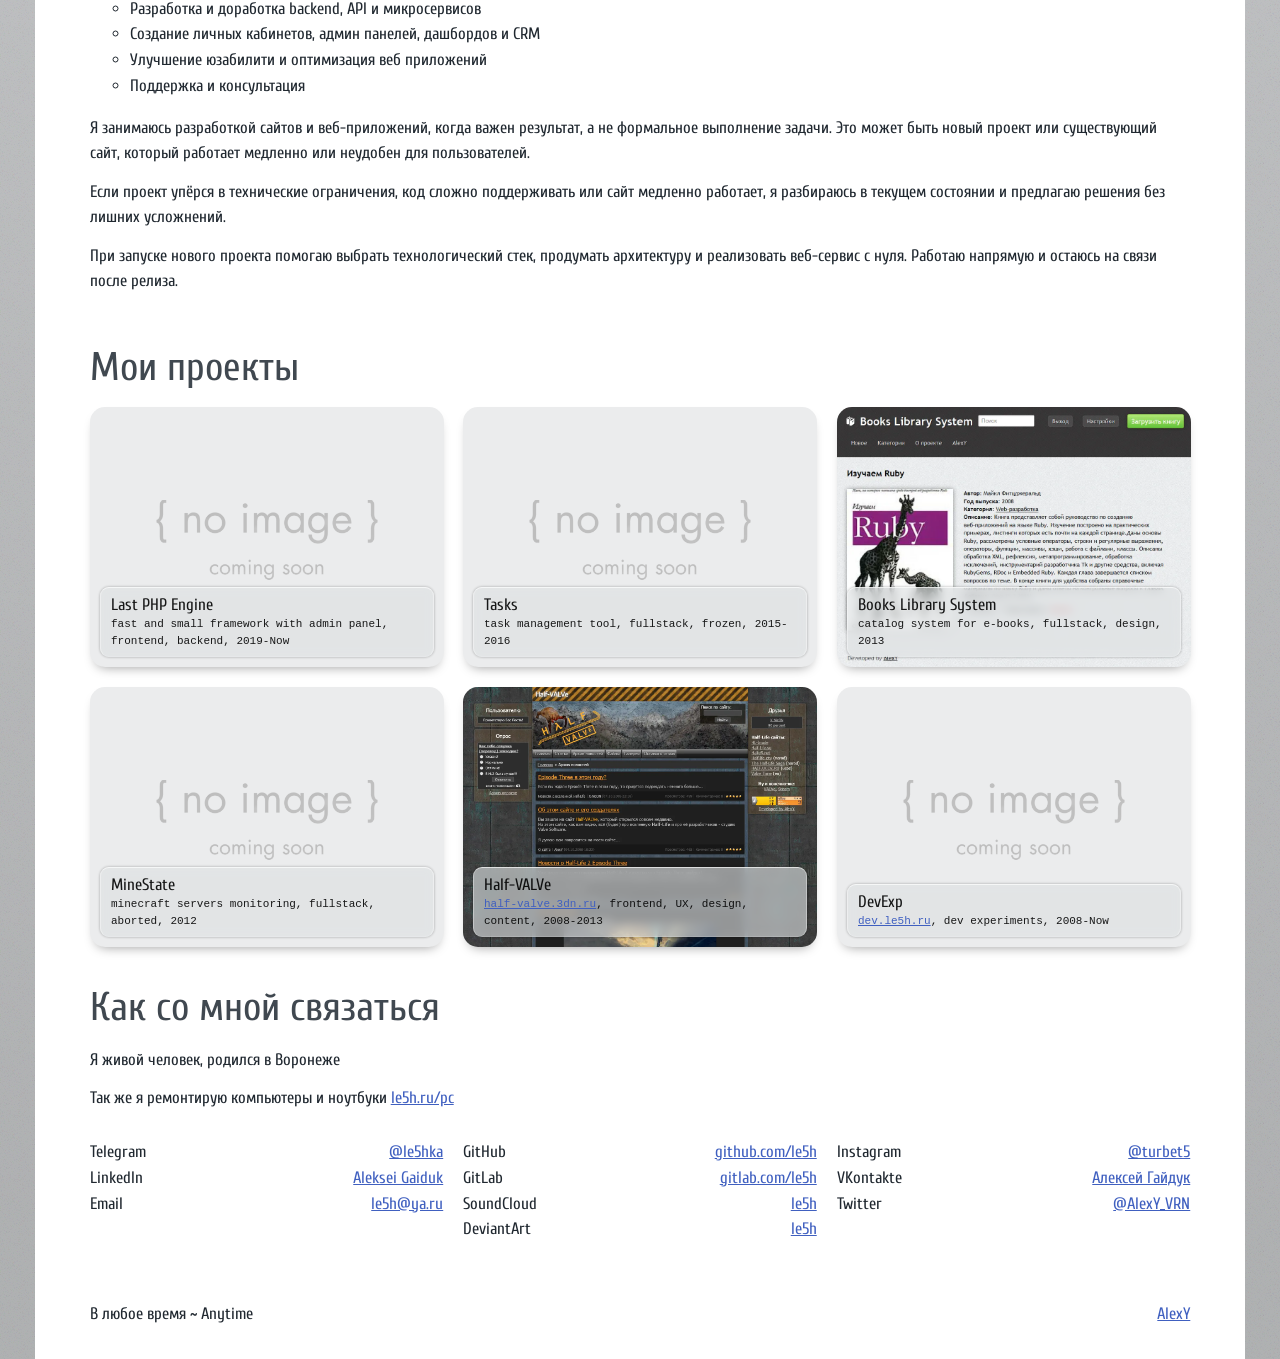
==== commit a579d8e7: "Update index.html" ====
--- a/index.html
+++ b/index.html
@@ -311,6 +311,7 @@
       <a name="contacts"></a>
       <h2>Как со мной связаться</h2>
       <p>Я живой человек, родился в Воронеже</p>
+      <p>Так же я ремонтирую компьютеры и ноутбуки <a href="https://le5h.ru/pc" target="_blank">le5h.ru/pc</a></p>
       <div class="flex wrap triple gap">
         <div>
           <ul class="flexed">
@@ -364,7 +365,8 @@
         const newTheme = currentTheme === 'dark' ? 'light' : 'dark';
         updateTheme(newTheme);
       });
-      updateTheme(localStorage.getItem('theme') || 'light');
+      const defaultTheme = window.matchMedia('(prefers-color-scheme: dark)').matches ? 'dark' : 'light';
+      updateTheme(localStorage.getItem('theme') || defaultTheme);
 
       const hashLinks = document.querySelectorAll('a[href^="#"]');
       hashLinks.forEach(link => {
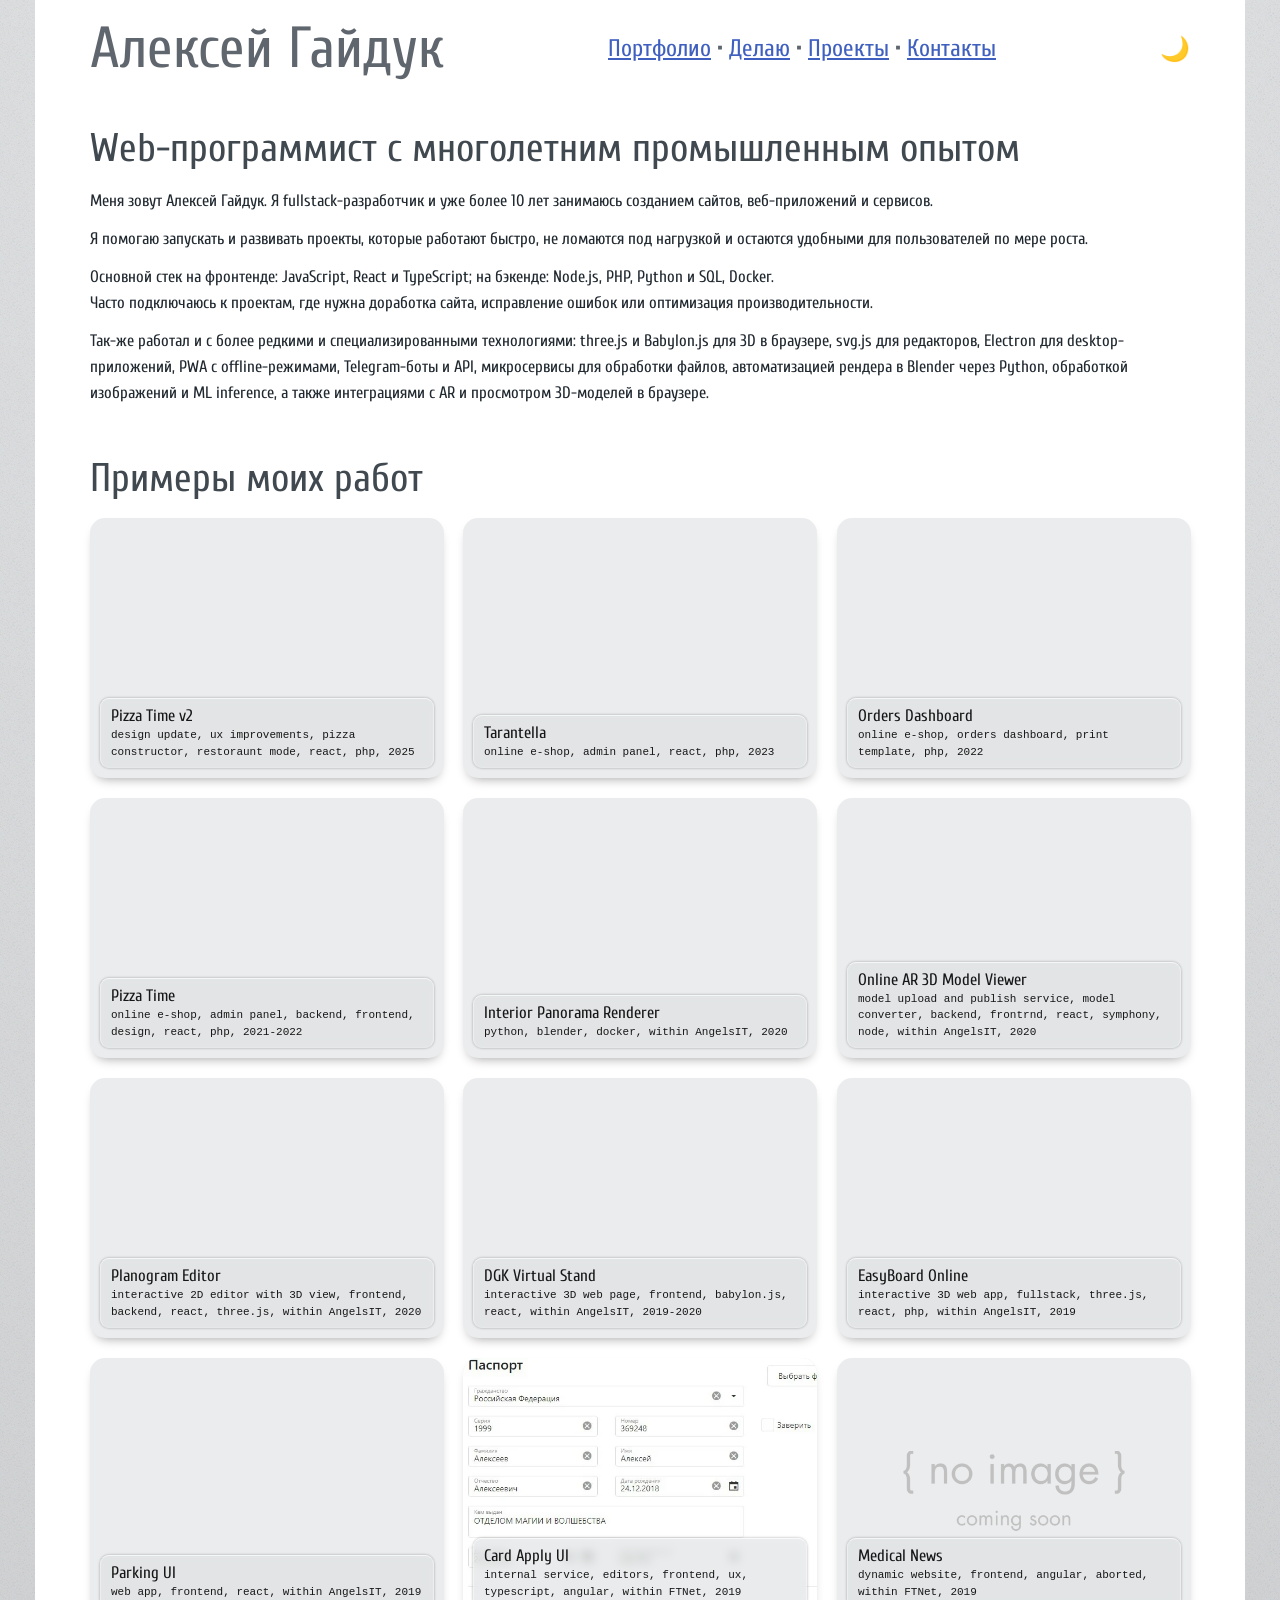
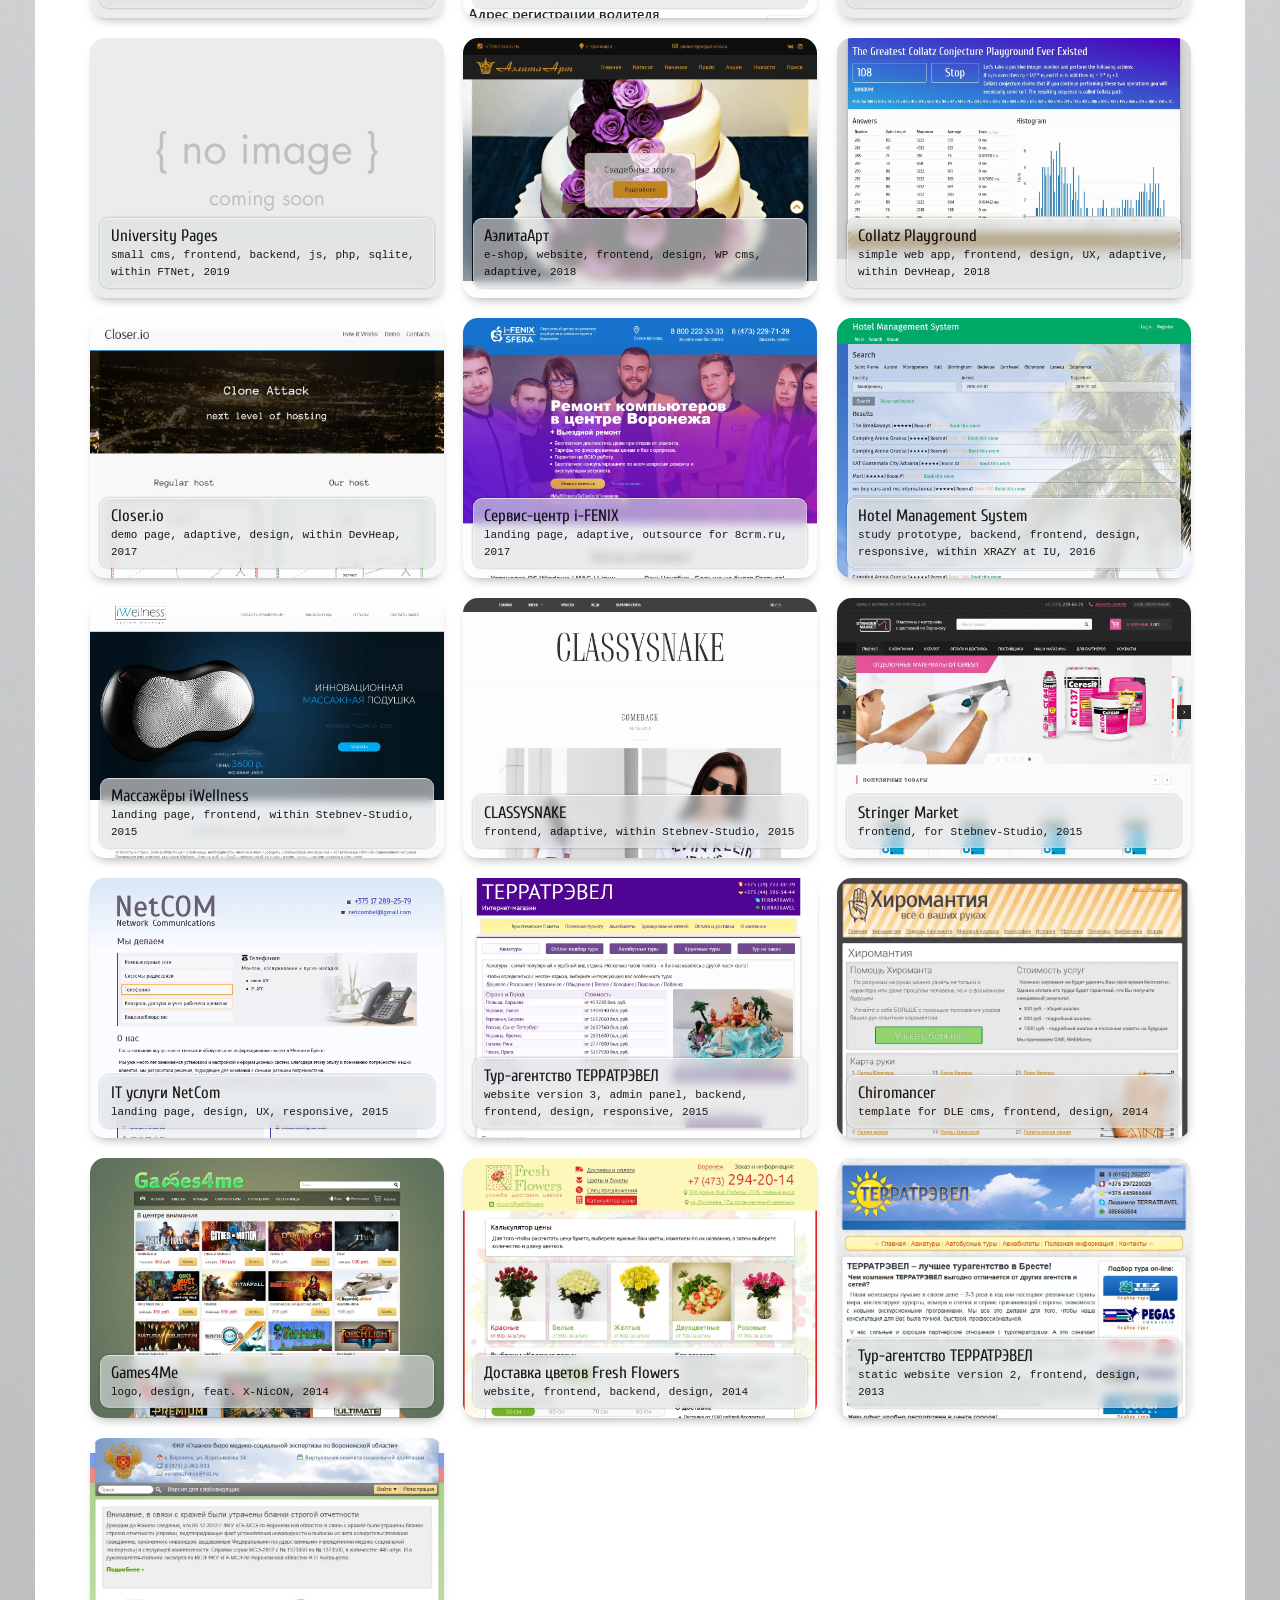
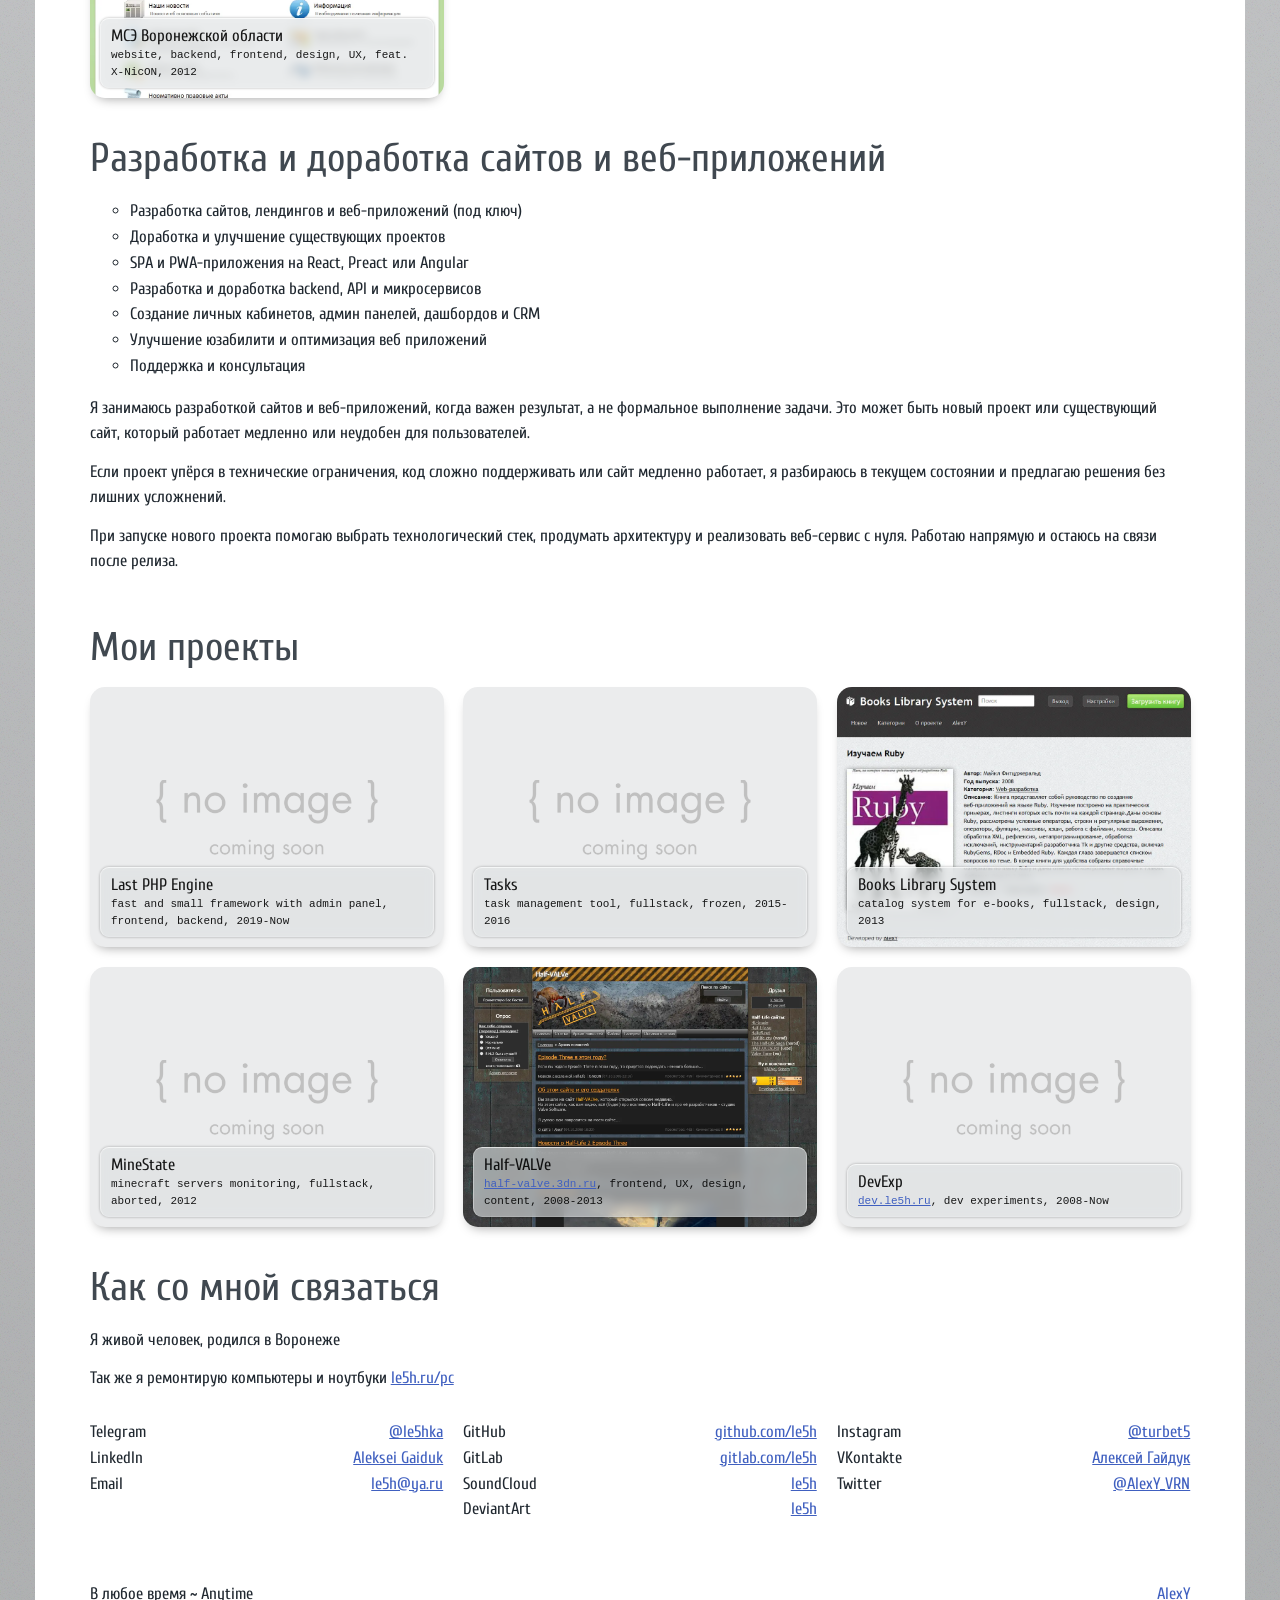
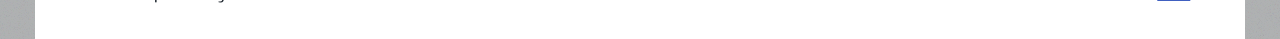
==== commit f3fd24dc: "Update index.html" ====
--- a/index.html
+++ b/index.html
@@ -136,43 +136,47 @@
       <h2>Примеры моих работ</h2>
       <div class="flex wrap triple gap">
         <figure class="item">
-          <img src="portfolio/other/noimage.webp" alt="No Image" loading="lazy" />
+          <img src="portfolio/2025/pizzatime-2/homepage-v2.webp" alt="" loading="lazy" />
           <figcaption>Pizza Time v2 <small>design update, ux improvements, pizza constructor, restoraunt mode, react, php, 2025</small></figcaption>
         </figure>
         <figure class="item">
-          <img src="portfolio/other/noimage.webp" alt="No Image" loading="lazy" />
-          <figcaption>Tarantella <small>online e-shop, react, php, 2023</small></figcaption>
-        </figure>
-        <figure class="item">
-          <img src="portfolio/other/noimage.webp" alt="No Image" loading="lazy" />
-          <figcaption>Pizza Time <small>online e-shop, orders dashboard, backend, frontend, design, react, php, 2021-2022</small></figcaption>
-        </figure>
-        <figure class="item">
-          <img src="portfolio/other/nda.webp" alt="NDA" loading="lazy" />
+          <img src="portfolio/2023/tarantella/coimbra-v1.webp" alt="" loading="lazy" />
+          <figcaption>Tarantella <small>online e-shop, admin panel, react, php, 2023</small></figcaption>
+        </figure>
+        <figure class="item">
+          <img src="portfolio/2022/dashboard/dashboard.webp" alt="" loading="lazy" />
+          <figcaption>Orders Dashboard<small>online e-shop, orders dashboard, print template, php, 2022</small></figcaption>
+        </figure>
+        <figure class="item">
+          <img src="portfolio/2022/pizzatime/mobile-v1.webp" alt="" loading="lazy" />
+          <figcaption>Pizza Time <small>online e-shop, admin panel, backend, frontend, design, react, php, 2021-2022</small></figcaption>
+        </figure>
+        <figure class="item">
+          <img src="portfolio/2021/panorama/room-1.webp" alt="" loading="lazy" />
           <figcaption>Interior Panorama Renderer <small>python, blender, docker, within AngelsIT, 2020</small></figcaption>
         </figure>
         <figure class="item">
-          <img src="portfolio/other/nda.webp" alt="NDA" loading="lazy" />
+          <img src="portfolio/2021/public-objects/objects-v2.webp" alt="" loading="lazy" />
           <figcaption>Online AR 3D Model Viewer <small>model upload and publish service, model converter, backend, frontrnd, react, symphony, node, within AngelsIT, 2020</small></figcaption>
         </figure>
         <figure class="item">
-          <img src="portfolio/other/nda.webp" alt="NDA" loading="lazy" />
+          <img src="portfolio/2020/planogram/3d-view-v1.webp" alt="" loading="lazy" />
           <figcaption>Planogram Editor <small>interactive 2D editor with 3D view, frontend, backend, react, three.js, within AngelsIT, 2020</small></figcaption>
         </figure>
         <figure class="item">
-          <img src="portfolio/other/noimage.webp" alt="No Image" loading="lazy" />
+          <img src="portfolio/2021/dgk-2/stand-v2.webp" alt="" loading="lazy" />
           <figcaption>DGK Virtual Stand <small>interactive 3D web page, frontend, babylon.js, react, within AngelsIT, 2019-2020</small></figcaption>
         </figure>
         <figure class="item">
-          <img src="portfolio/other/nda.webp" alt="NDA" loading="lazy" />
+          <img src="portfolio/2020/easyboard/store-view.webp" alt="" loading="lazy" />
           <figcaption>EasyBoard Online <small>interactive 3D web app, fullstack, three.js, react, php, within AngelsIT, 2019</small></figcaption>
         </figure>
         <figure class="item">
-          <img src="portfolio/other/noimage.webp" alt="No Image" loading="lazy" />
+          <img src="portfolio/2020/parking/main-screen-v1.webp" alt="" loading="lazy" />
           <figcaption>Parking UI <small>web app, frontend, react, within AngelsIT, 2019</small></figcaption>
         </figure>
         <figure class="item">
-          <img src="portfolio/other/noimage.webp" alt="No Image" loading="lazy" />
+          <img src="portfolio/2019/card-apply/passport-v1.webp" alt="" loading="lazy" />
           <figcaption>Card Apply UI <small>internal service, editors, frontend, ux, typescript, angular, within FTNet, 2019</small></figcaption>
         </figure>
         <figure class="item">
@@ -377,7 +381,7 @@
             ? document.getElementById(targetId) || document.querySelector(`a[name="${targetId}"]`)
             : null;
           if (targetElement) {
-            const headerOffset = 20;
+            const headerOffset = 100;
             const elementPosition = targetElement.getBoundingClientRect().top;
             const offsetPosition = elementPosition + window.pageYOffset - headerOffset;
             window.scrollTo({ top: offsetPosition, behavior: 'smooth' });
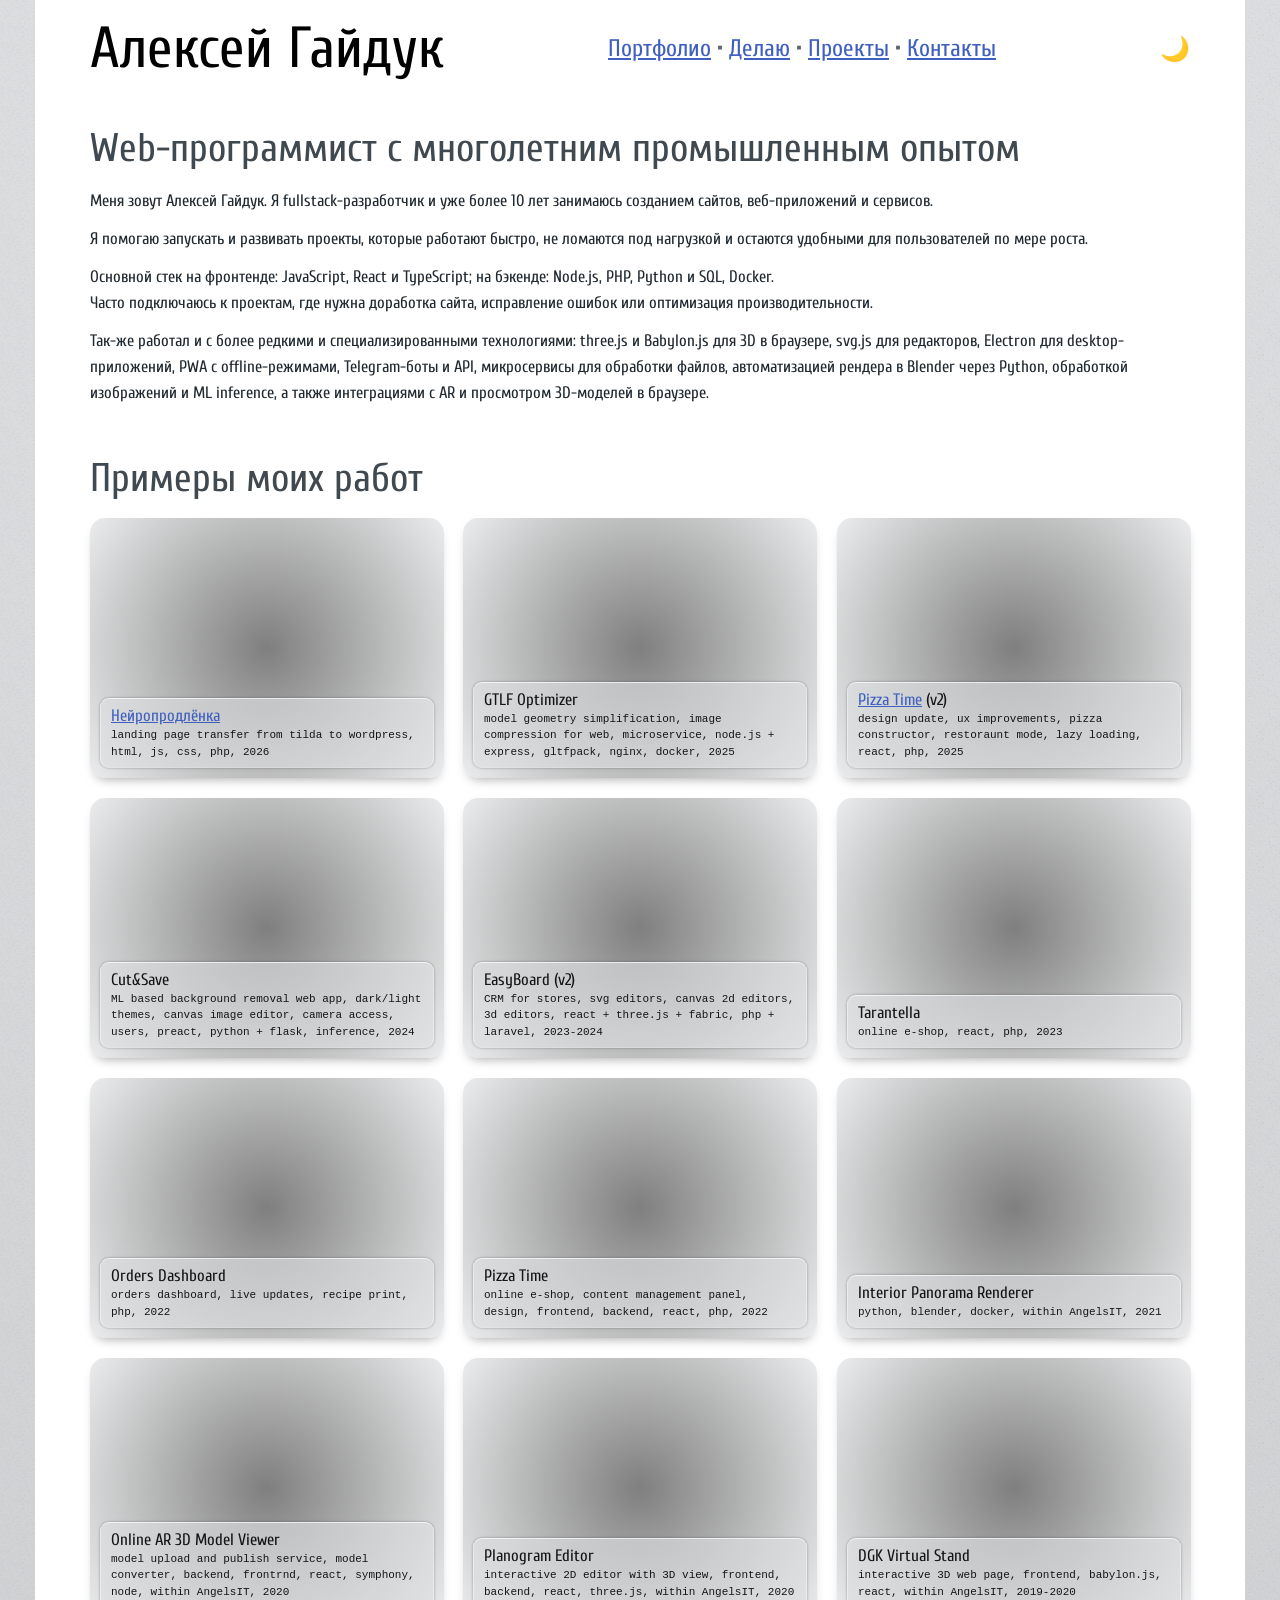
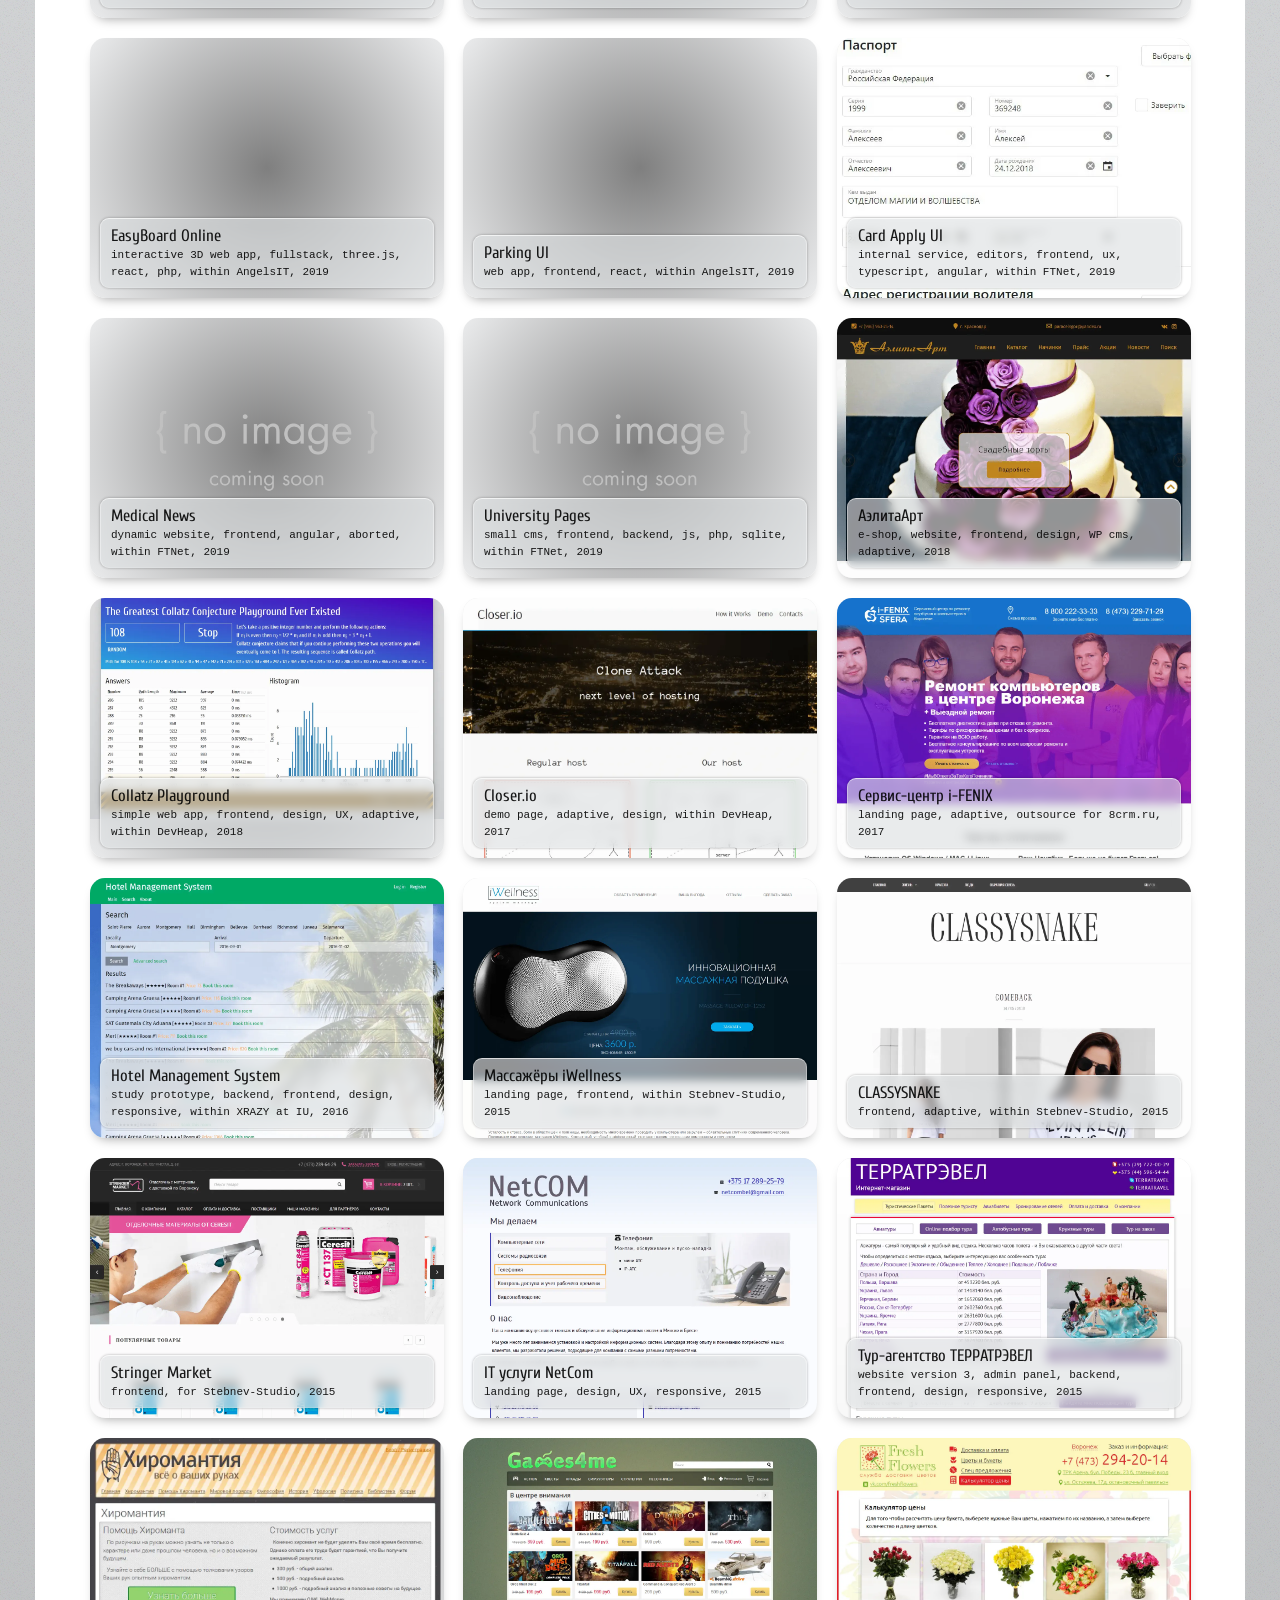
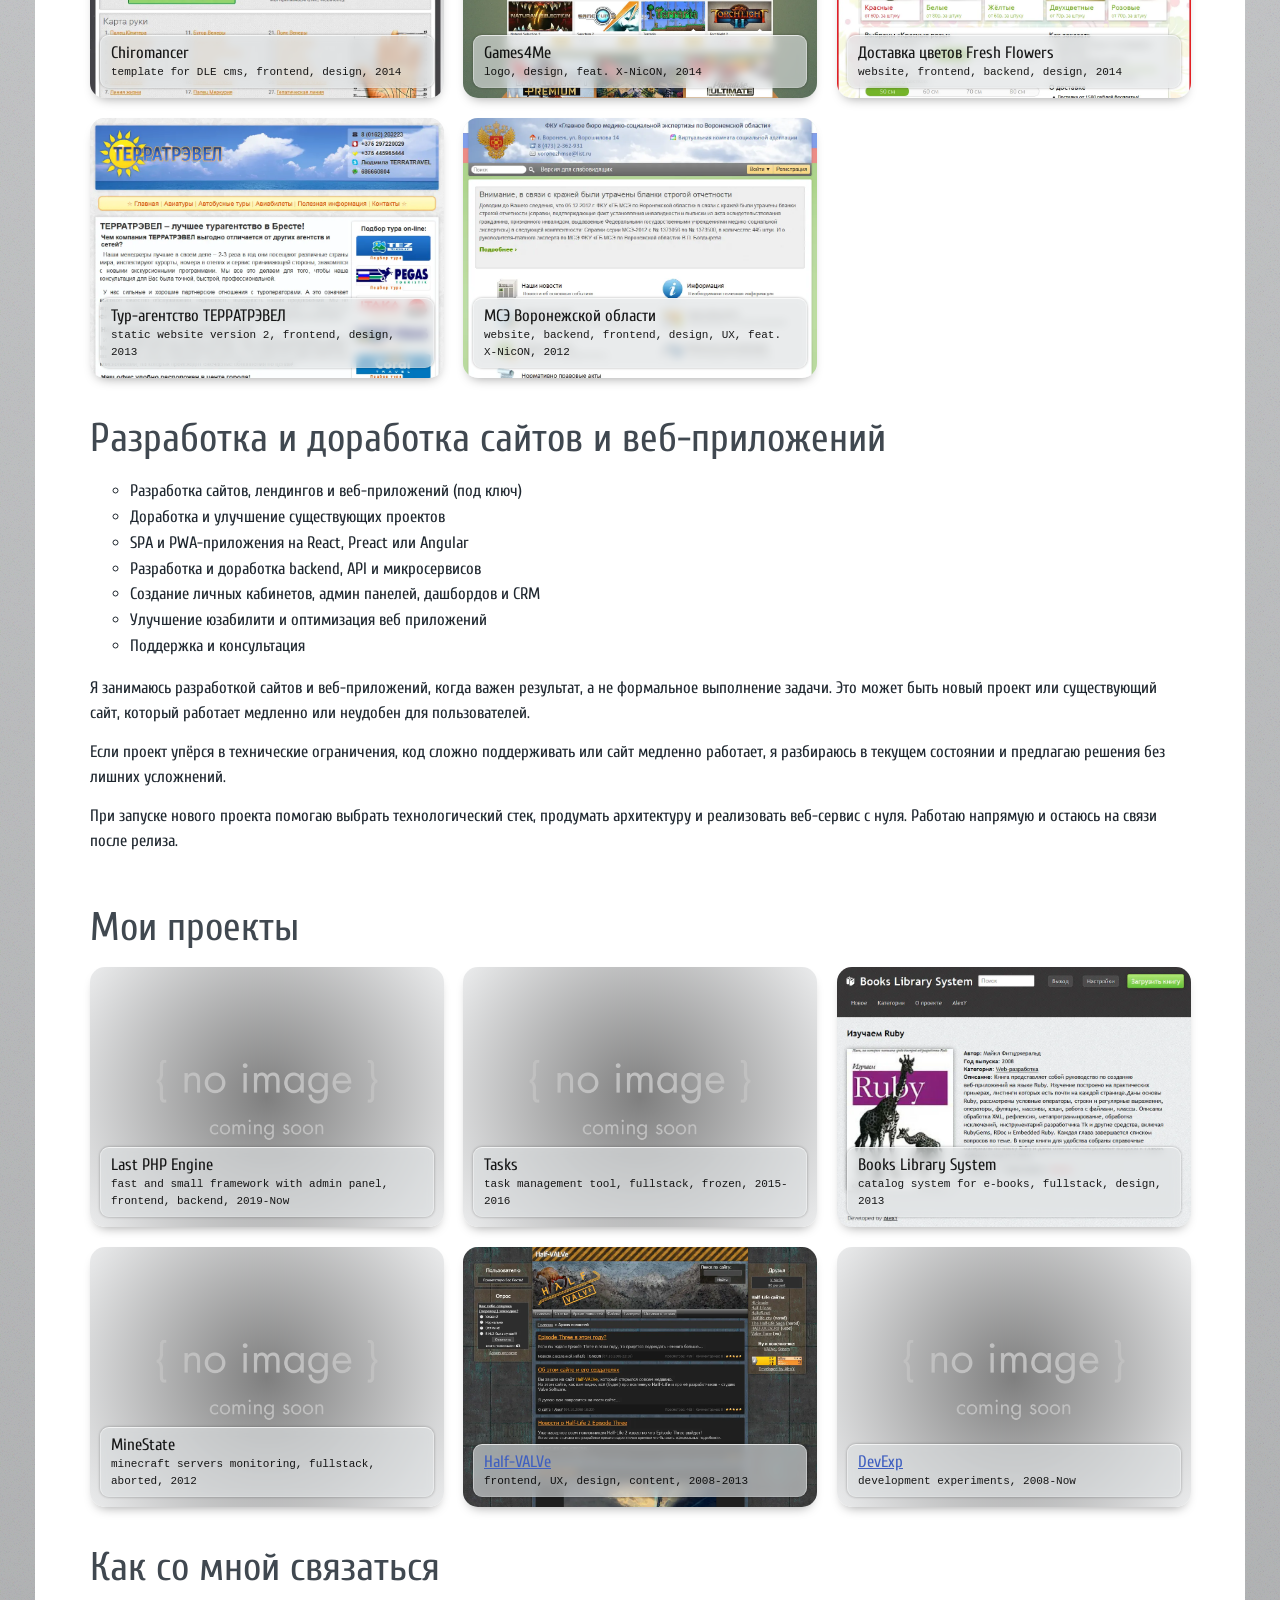
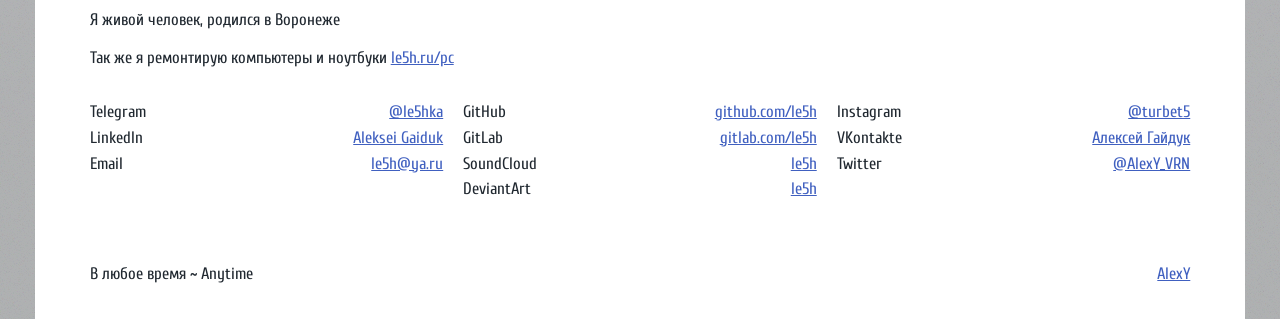
==== commit d7403afa: "Update index.html" ====
--- a/index.html
+++ b/index.html
@@ -136,24 +136,40 @@
       <h2>Примеры моих работ</h2>
       <div class="flex wrap triple gap">
         <figure class="item">
+          <img src="portfolio/2026/neuro/landing-v1.webp" alt="" loading="lazy" />
+          <figcaption><a href="https://dinamika-center.ru/neuro/" target="_blank" rel="nofollow">Нейропродлёнка</a> <small>landing page transfer from tilda to wordpress, html, js, css, php, 2026</small></figcaption>
+        </figure>
+        <figure class="item">
+          <img src="portfolio/2025/gtlf/optimizer.webp" alt="" loading="lazy" />
+          <figcaption>GTLF Optimizer <small>model geometry simplification, image compression for web, microservice, node.js + express, gltfpack, nginx, docker, 2025</small></figcaption>
+        </figure>
+        <figure class="item">
           <img src="portfolio/2025/pizzatime-2/homepage-v2.webp" alt="" loading="lazy" />
-          <figcaption>Pizza Time v2 <small>design update, ux improvements, pizza constructor, restoraunt mode, react, php, 2025</small></figcaption>
+          <figcaption><a href="https://pizzatime.com.pt" target="_blank" rel="nofollow">Pizza Time</a> (v2) <small>design update, ux improvements, pizza constructor, restoraunt mode, lazy loading, react, php, 2025</small></figcaption>
+        </figure>
+        <figure class="item">
+          <img src="portfolio/2024/ibgr/menu-v1.webp" alt="" loading="lazy" />
+          <figcaption>Cut&Save <small>ML based background removal web app, dark/light themes, canvas image editor, camera access, users, preact, python + flask, inference, 2024</small></figcaption>
+        </figure>
+        <figure class="item">
+          <img src="portfolio/2023/easyboard-2/3d-view-v1.webp" alt="" loading="lazy" />
+          <figcaption>EasyBoard (v2) <small>CRM for stores, svg editors, canvas 2d editors, 3d editors, react + three.js + fabric, php + laravel, 2023-2024</small></figcaption>
         </figure>
         <figure class="item">
           <img src="portfolio/2023/tarantella/coimbra-v1.webp" alt="" loading="lazy" />
-          <figcaption>Tarantella <small>online e-shop, admin panel, react, php, 2023</small></figcaption>
-        </figure>
-        <figure class="item">
-          <img src="portfolio/2022/dashboard/dashboard.webp" alt="" loading="lazy" />
-          <figcaption>Orders Dashboard<small>online e-shop, orders dashboard, print template, php, 2022</small></figcaption>
-        </figure>
-        <figure class="item">
-          <img src="portfolio/2022/pizzatime/mobile-v1.webp" alt="" loading="lazy" />
-          <figcaption>Pizza Time <small>online e-shop, admin panel, backend, frontend, design, react, php, 2021-2022</small></figcaption>
+          <figcaption>Tarantella <small>online e-shop, react, php, 2023</small></figcaption>
+        </figure>
+        <figure class="item">
+          <img src="portfolio/2022/dashboard/orders.webp" alt="" loading="lazy" />
+          <figcaption>Orders Dashboard<small>orders dashboard, live updates, recipe print, php, 2022</small></figcaption>
+        </figure>
+        <figure class="item">
+          <img src="portfolio/2022/pizzatime/ementa-v1u.webp" alt="" loading="lazy" />
+          <figcaption>Pizza Time <small>online e-shop, content management panel, design, frontend, backend, react, php, 2022</small></figcaption>
         </figure>
         <figure class="item">
           <img src="portfolio/2021/panorama/room-1.webp" alt="" loading="lazy" />
-          <figcaption>Interior Panorama Renderer <small>python, blender, docker, within AngelsIT, 2020</small></figcaption>
+          <figcaption>Interior Panorama Renderer <small>python, blender, docker, within AngelsIT, 2021</small></figcaption>
         </figure>
         <figure class="item">
           <img src="portfolio/2021/public-objects/objects-v2.webp" alt="" loading="lazy" />
@@ -302,11 +318,11 @@
         </figure>
         <figure class="item">
           <img src="portfolio/2008/half-valve/half-valve-v1.webp" alt="" loading="lazy" />
-          <figcaption>Half-VALVe <small><a href="https://half-valve.3dn.ru">half-valve.3dn.ru</a>, frontend, UX, design, content, 2008-2013</small></figcaption>
-        </figure>
-        <figure class="item">
-          <img src="portfolio/other/noimage.webp" alt="No Image" loading="lazy" />
-          <figcaption>DevExp <small><a href="https://dev.le5h.ru">dev.le5h.ru</a>, dev experiments, 2008-Now</small></figcaption>
+          <figcaption><a href="https://half-valve.3dn.ru" target="_blank">Half-VALVe</a> <small>frontend, UX, design, content, 2008-2013</small></figcaption>
+        </figure>
+        <figure class="item">
+          <img src="portfolio/other/noimage.webp" alt="No Image" loading="lazy" />
+          <figcaption><a href="https://dev.le5h.ru" target="_blank">DevExp</a> <small>development experiments, 2008-Now</small></figcaption>
         </figure>
       </div>
     </section>
--- a/mainstyle.css
+++ b/mainstyle.css
@@ -12,7 +12,7 @@
   --text-primary: rgb(32,40,48);
   --text-secondary: rgb(96,102,110);
 
-  --text-h1: rgb(96,102,110);
+  --text-h1: rgb(1,1,1);
   --text-h2: rgb(64,72,80);
   --text-h3: rgb(48,56,64);
   --text-h4: rgb(32,40,48);
@@ -53,7 +53,7 @@
   --text-primary: rgb(220,225,230);
   --text-secondary: rgb(180,185,190);
 
-  --text-h1: rgb(200,205,210);
+  --text-h1: rgb(254,254,254);
   --text-h2: rgb(190,195,200);
   --text-h3: rgb(180,185,190);
   --text-h4: rgb(170,175,180);
@@ -229,7 +229,7 @@
 
 .item {
   height: 13rem;
-  background-color: var(--bg-item);
+  background-image: radial-gradient(circle, rgb(127,127,127), var(--bg-item));
   border-radius: 0.75rem;
   box-shadow: 0 0.3rem 0.6rem -0.3rem var(--shadow-color);
   transform: scale(1) perspective(18rem);
@@ -416,10 +416,10 @@
 }
 
 @keyframes logo {
-  from { color: inherit; text-shadow: 0 0 0 transparent, 0 0 0 transparent, 0 0 0 transparent; }
-  45% { color: transparent; text-shadow: 0.067em 0.033em 0 var(--logo-shadow-1), 0.133em 0.067em 0 var(--logo-shadow-2), 0.2em 0.1em 0 var(--logo-shadow-3); }
-  55% { color: transparent; text-shadow: 0.067em 0.033em 0 var(--logo-shadow-1), 0.133em 0.067em 0 var(--logo-shadow-2), 0.2em 0.1em 0 var(--logo-shadow-3); }
-  to { color: inherit; text-shadow: 0 0 0 transparent, 0 0 0 transparent, 0 0 0 transparent; }
+  from { text-shadow: 0 0 0 transparent, 0 0 0 transparent, 0 0 0 transparent; }
+  45% { color: rgba(127,127,127,0.2); text-shadow: 0.067em 0.033em 0 var(--logo-shadow-1), 0.133em 0.067em 0 var(--logo-shadow-2), 0.2em 0.1em 0 var(--logo-shadow-3); }
+  55% { color: rgba(127,127,127,0.2); text-shadow: 0.067em 0.033em 0 var(--logo-shadow-1), 0.133em 0.067em 0 var(--logo-shadow-2), 0.2em 0.1em 0 var(--logo-shadow-3); }
+  to { text-shadow: 0 0 0 transparent, 0 0 0 transparent, 0 0 0 transparent; }
 }
 
 /* flex */
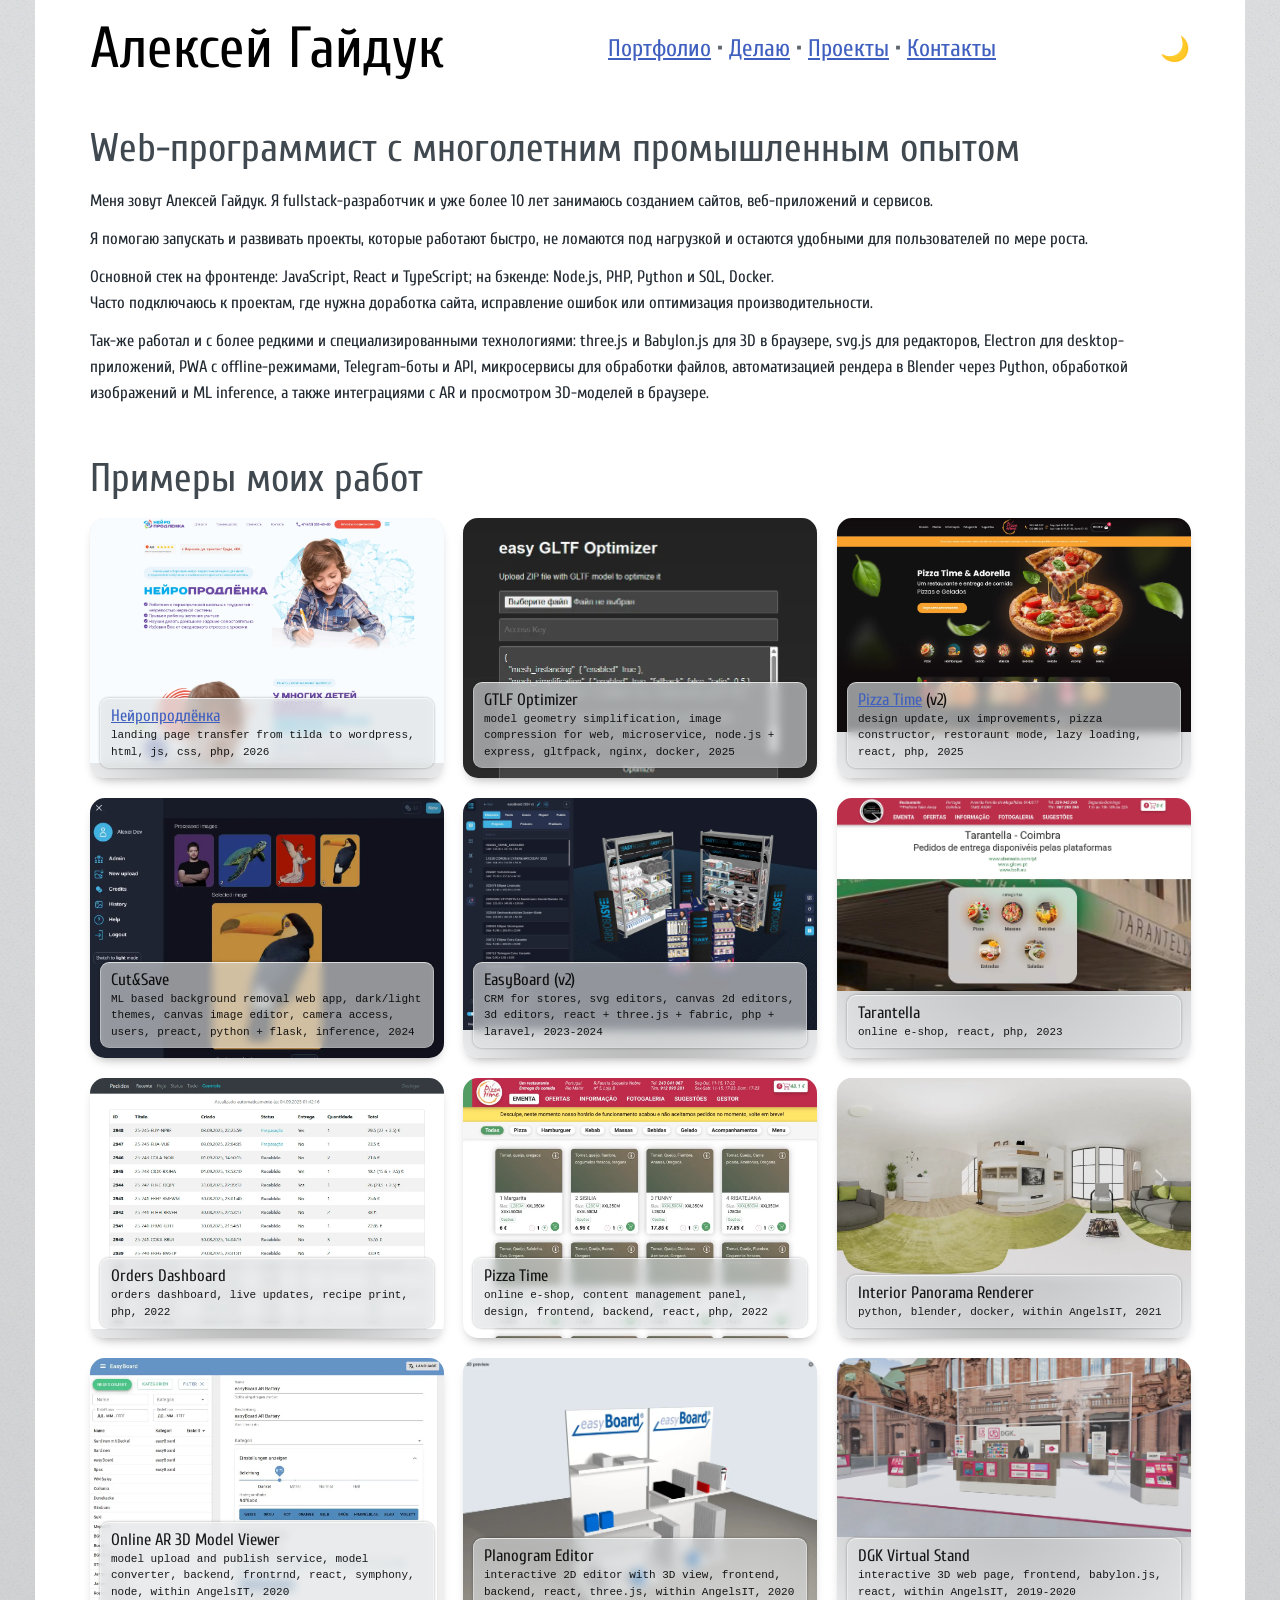
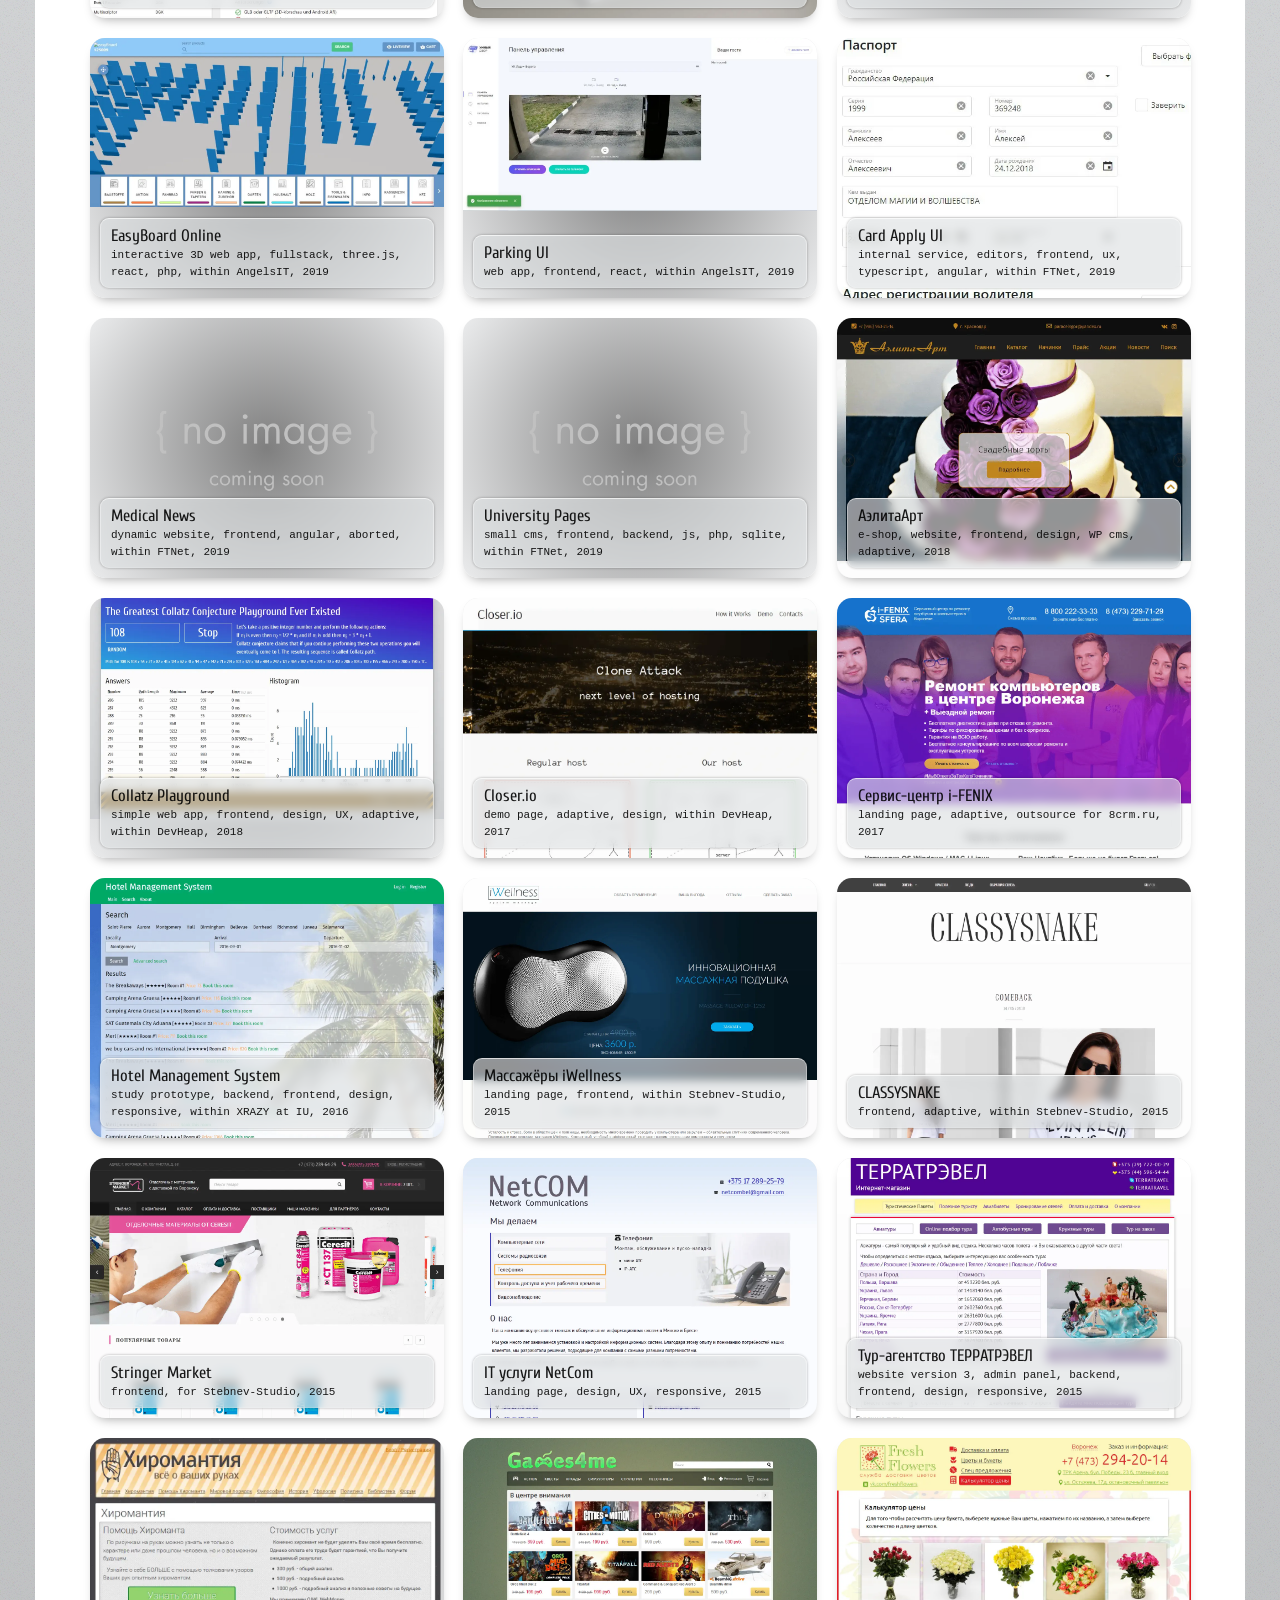
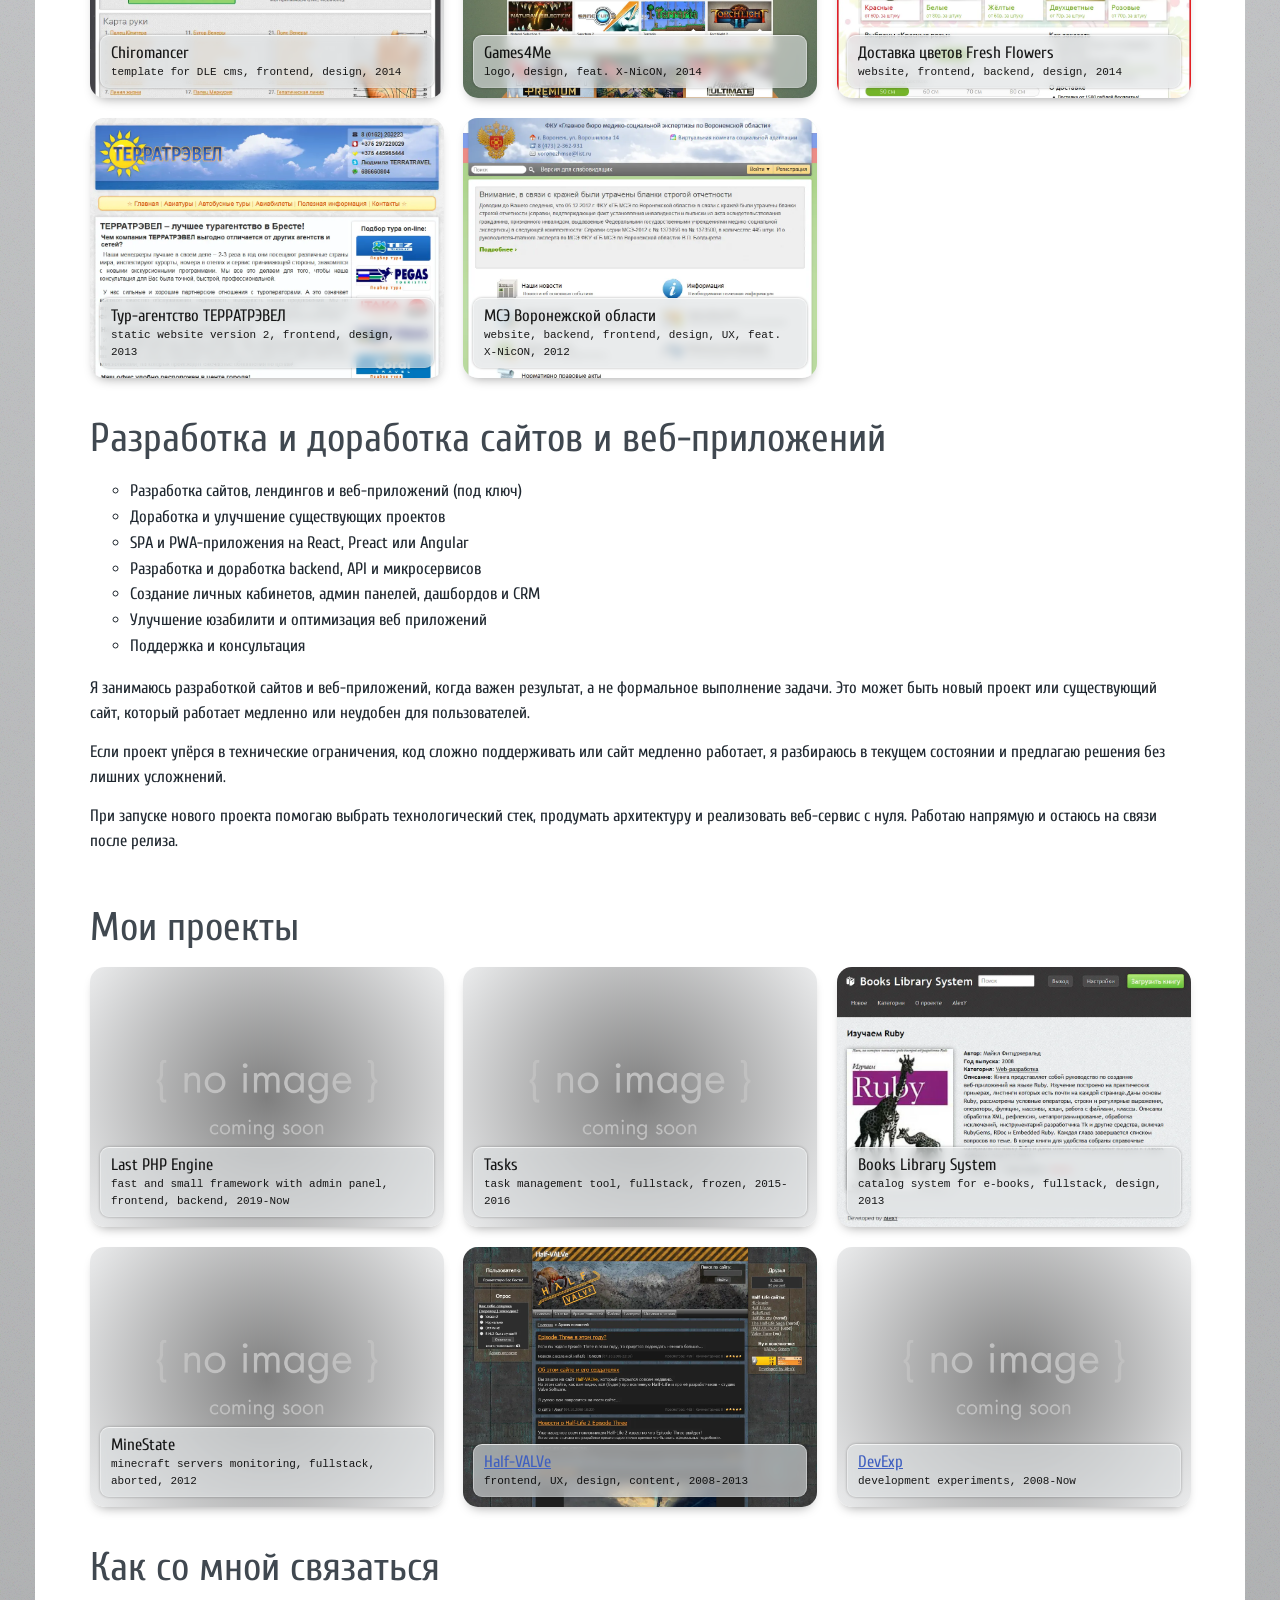
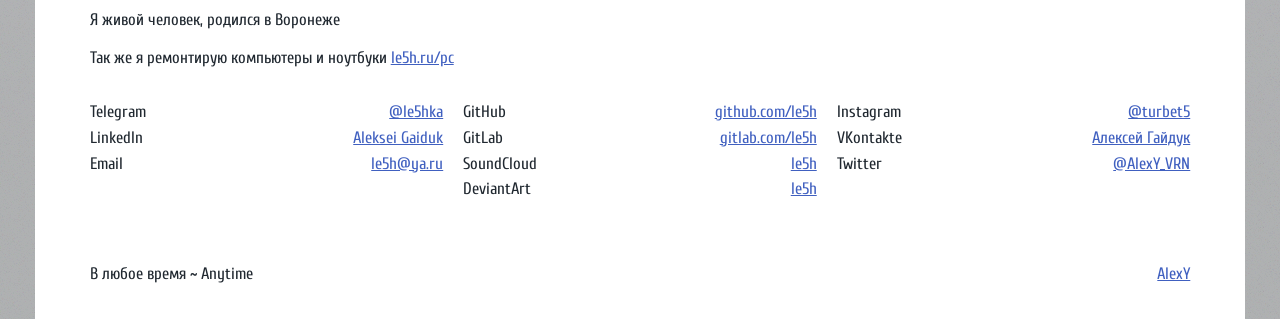
==== commit e729ad21: "Update index.html" ====
--- a/index.html
+++ b/index.html
@@ -188,7 +188,7 @@
           <figcaption>EasyBoard Online <small>interactive 3D web app, fullstack, three.js, react, php, within AngelsIT, 2019</small></figcaption>
         </figure>
         <figure class="item">
-          <img src="portfolio/2020/parking/main-screen-v1.webp" alt="" loading="lazy" />
+          <img src="portfolio/2020/parking/desktop.webp" alt="" loading="lazy" />
           <figcaption>Parking UI <small>web app, frontend, react, within AngelsIT, 2019</small></figcaption>
         </figure>
         <figure class="item">
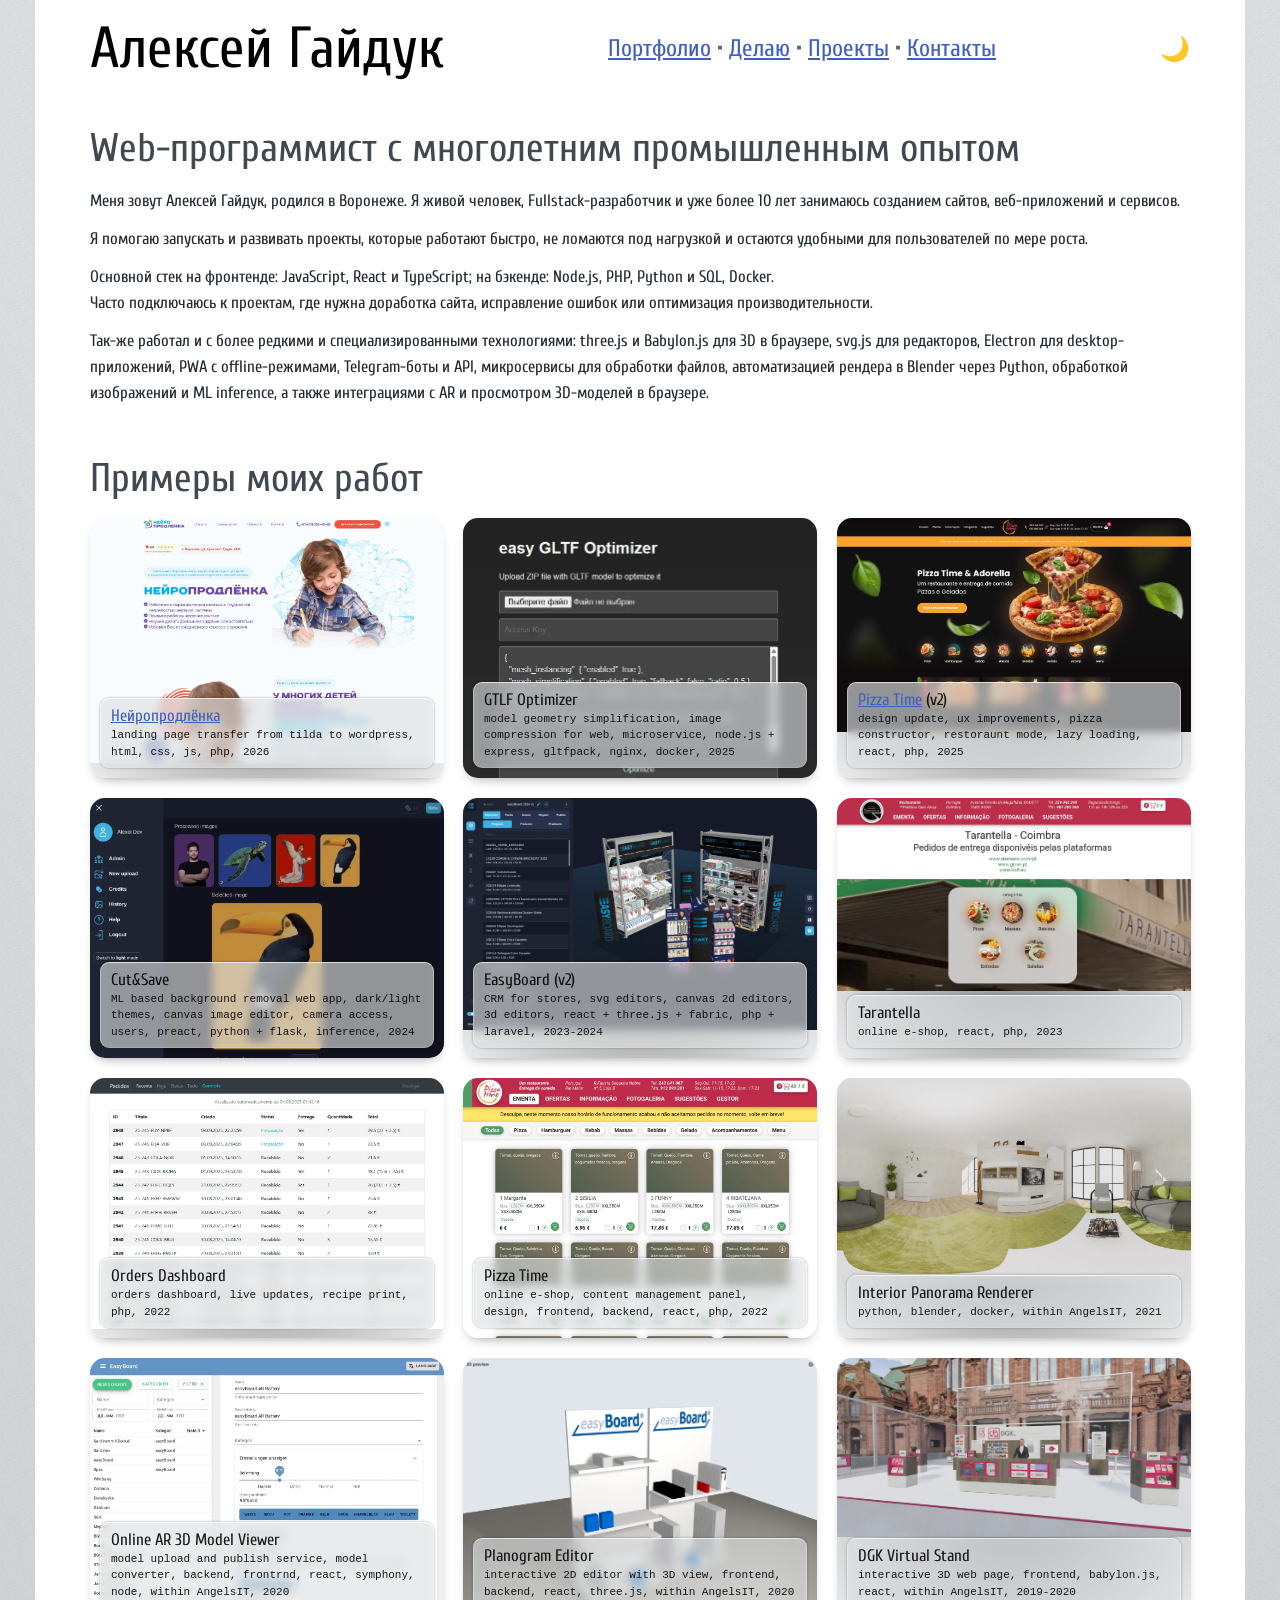
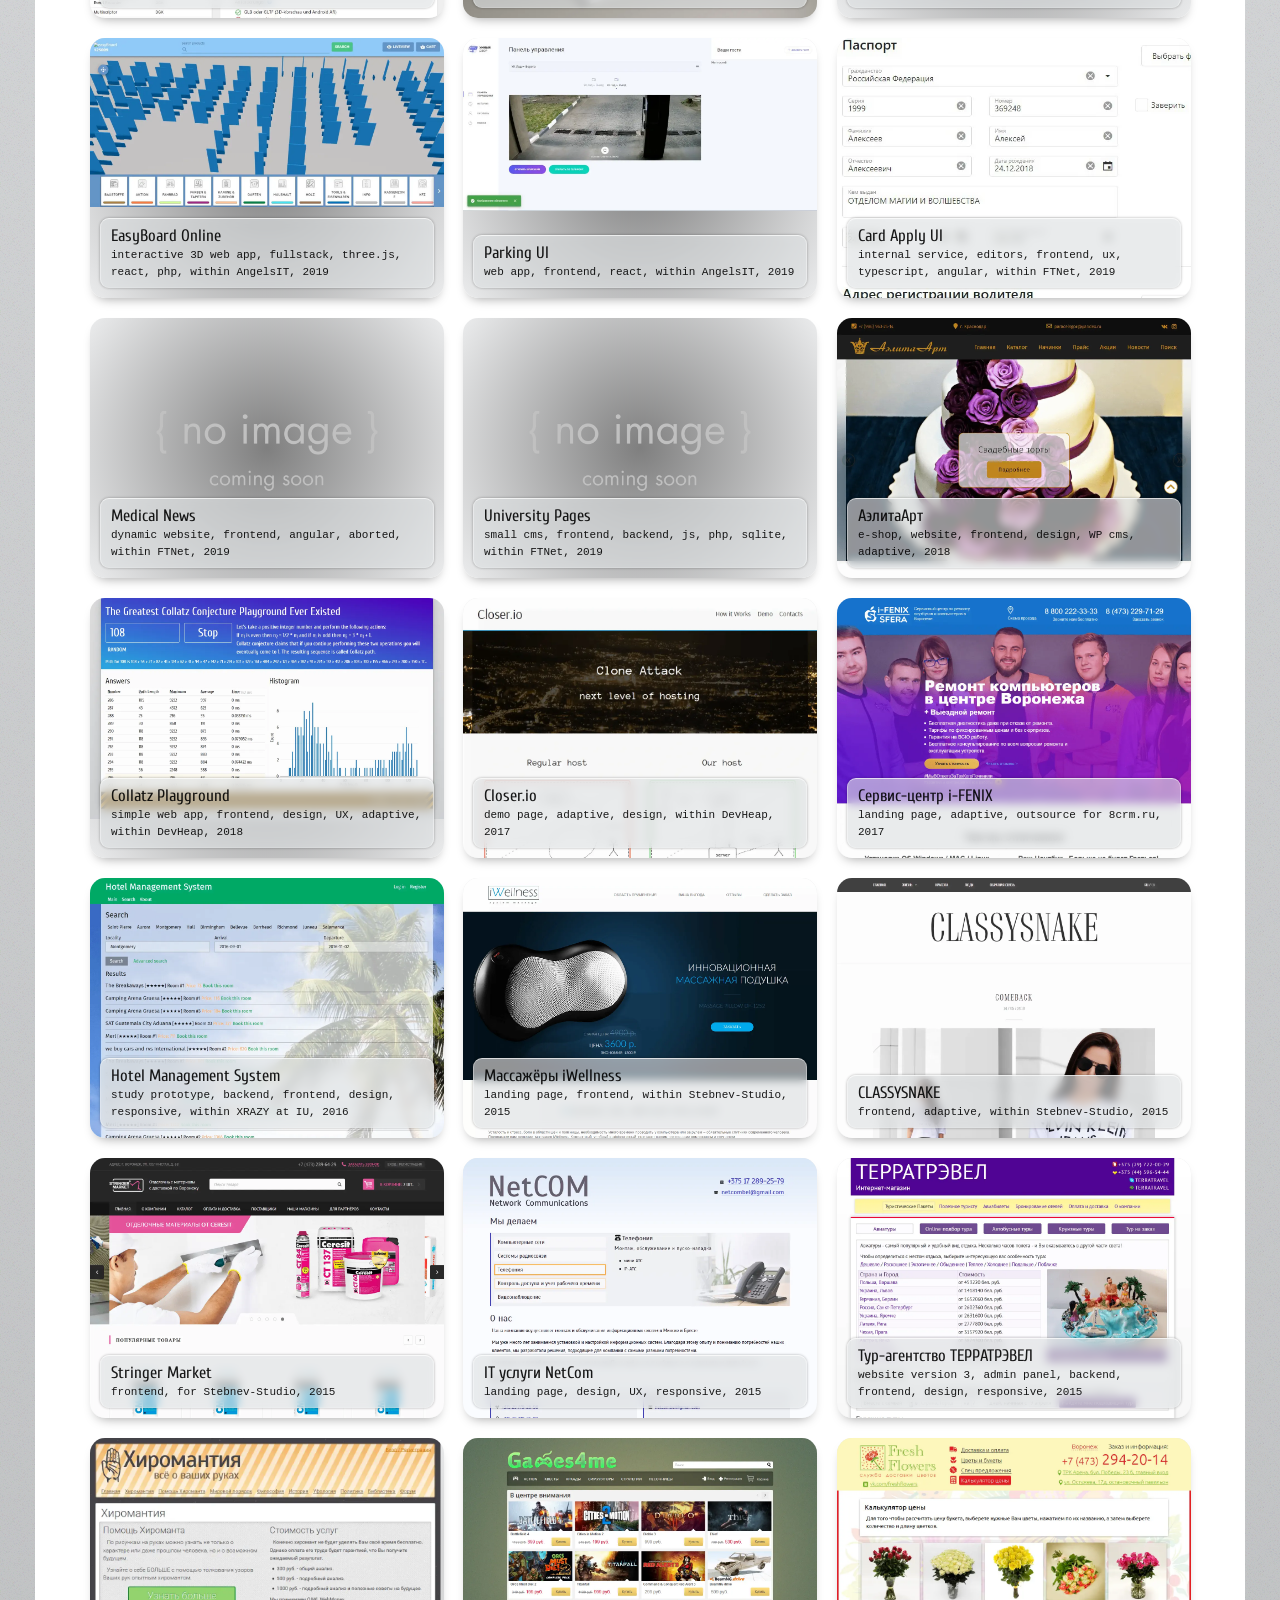
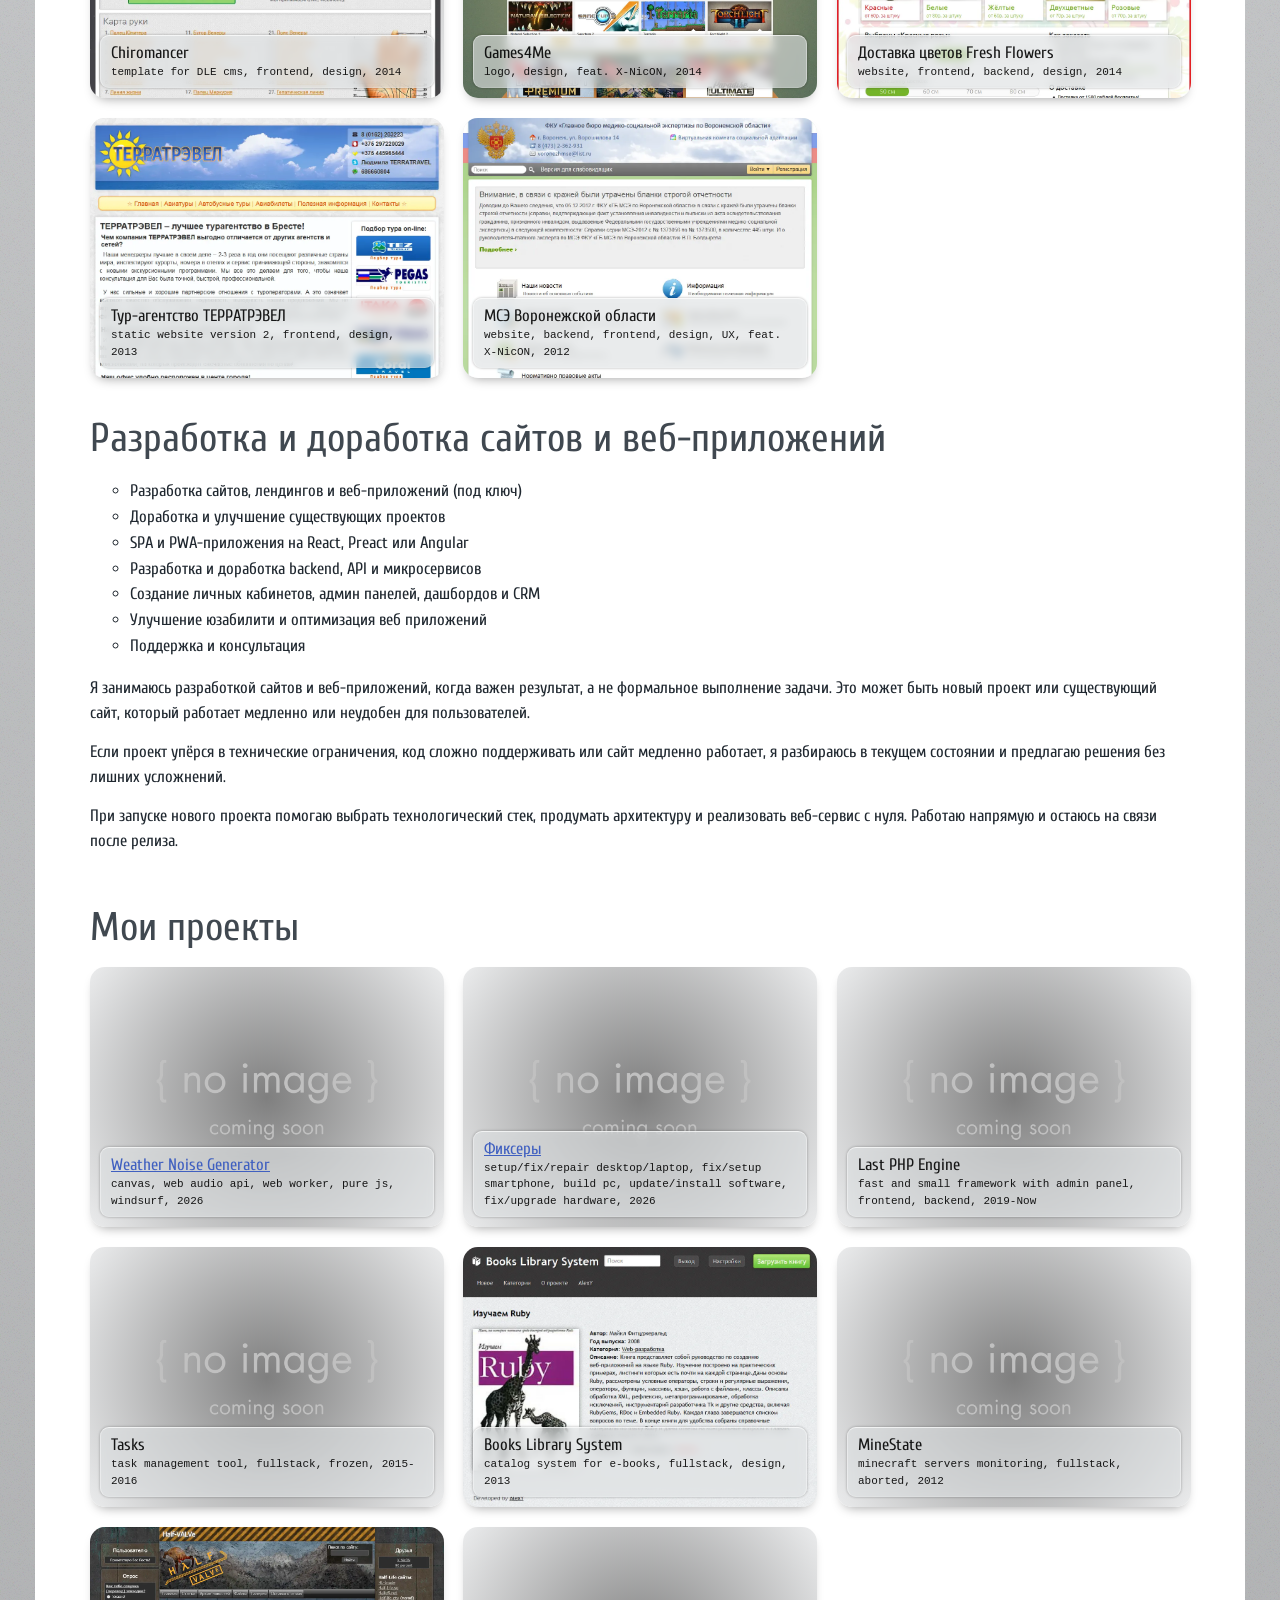
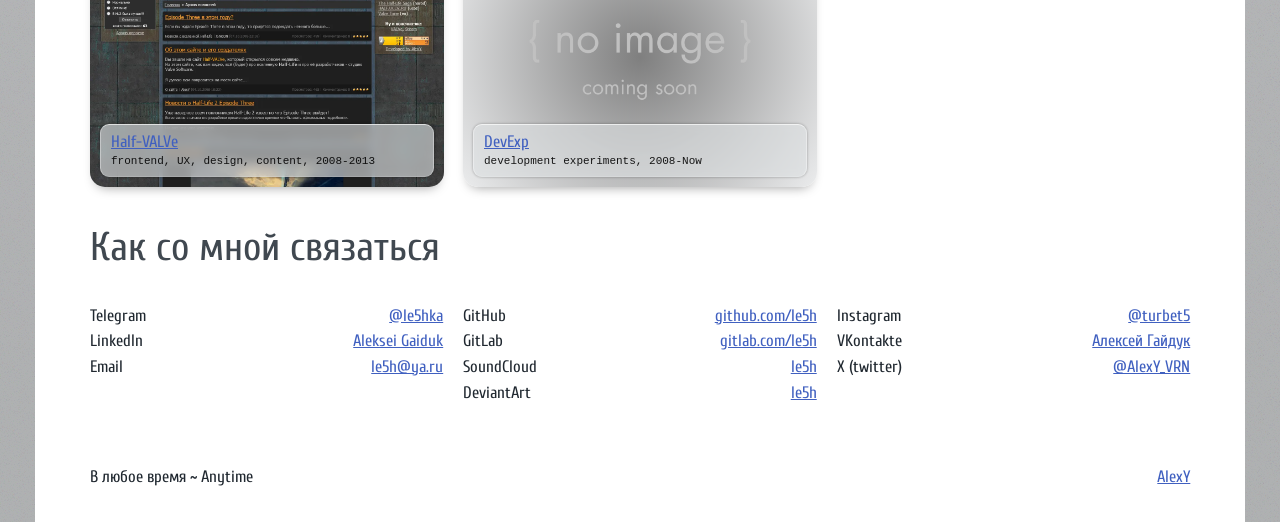
==== commit 917549df: "Update index.html" ====
--- a/index.html
+++ b/index.html
@@ -5,7 +5,6 @@
   <title>Алексей Гайдук (aka AlexY &amp; le5h &amp; turbet5)</title>
   <meta name="description" content="Aleksei Gaiduk - Web developer: info, services, portfolio, contacts">
   <meta name="viewport" content="width=device-width, initial-scale=1.0">
-  
   <style>
     *, *:before, *:after { box-sizing: inherit; }
     html { 
@@ -82,7 +81,6 @@
     @keyframes from-top { from { transform: translate(-50%, -150%); } to { transform: translate(-50%, -50%); } }
     @keyframes to-bottom { from { transform: translate(-50%, -50%); } to { transform: translate(-50%, 50%); } }
   </style>
-  
   <link rel="stylesheet" media="all" href="mainstyle.css">
   <link rel="stylesheet" href="https://fonts.googleapis.com/css2?family=Cuprum:wght@400;700&display=swap">
   <link rel="icon" href="lambda.svg">
@@ -107,8 +105,9 @@
     <section>
       <h2>Web-программист с многолетним промышленным опытом</h2>
       <p>
-        Меня зовут Алексей Гайдук. Я fullstack-разработчик и уже более 10 лет занимаюсь
-        созданием сайтов, веб-приложений и сервисов.
+        Меня зовут Алексей Гайдук, родился в Воронеже.
+        Я живой человек, Fullstack-разработчик и уже более 10 лет
+        занимаюсь созданием сайтов, веб-приложений и сервисов.
       </p>
       <p>
         Я помогаю запускать и развивать проекты, которые работают быстро,
@@ -137,7 +136,7 @@
       <div class="flex wrap triple gap">
         <figure class="item">
           <img src="portfolio/2026/neuro/landing-v1.webp" alt="" loading="lazy" />
-          <figcaption><a href="https://dinamika-center.ru/neuro/" target="_blank" rel="nofollow">Нейропродлёнка</a> <small>landing page transfer from tilda to wordpress, html, js, css, php, 2026</small></figcaption>
+          <figcaption><a href="https://dinamika-center.ru/neuro/" target="_blank" rel="nofollow">Нейропродлёнка</a> <small>landing page transfer from tilda to wordpress, html, css, js, php, 2026</small></figcaption>
         </figure>
         <figure class="item">
           <img src="portfolio/2025/gtlf/optimizer.webp" alt="" loading="lazy" />
@@ -301,6 +300,14 @@
       <div class="flex wrap triple gap">
         <figure class="item">
           <img src="portfolio/other/noimage.webp" alt="No Image" loading="lazy" />
+          <figcaption><a href="https://noise.le5h.ru" target="_blank">Weather Noise Generator</a> <small>canvas, web audio api, web worker, pure js, windsurf, 2026</small></figcaption>
+        </figure>
+        <figure class="item">
+          <img src="portfolio/other/noimage.webp" alt="No Image" loading="lazy" />
+          <figcaption><a href="https://le5h.ru/pc" target="_blank" title="Так же я ремонтирую компьютеры и ноутбуки">Фиксеры</a> <small>setup/fix/repair desktop/laptop, fix/setup smartphone, build pc, update/install software, fix/upgrade hardware, 2026</small></figcaption>
+        </figure>
+        <figure class="item">
+          <img src="portfolio/other/noimage.webp" alt="No Image" loading="lazy" />
           <figcaption>Last PHP Engine <small>fast and small framework with admin panel, frontend, backend, 2019-Now</small></figcaption>
         </figure>
         <figure class="item">
@@ -330,8 +337,6 @@
     <section>
       <a name="contacts"></a>
       <h2>Как со мной связаться</h2>
-      <p>Я живой человек, родился в Воронеже</p>
-      <p>Так же я ремонтирую компьютеры и ноутбуки <a href="https://le5h.ru/pc" target="_blank">le5h.ru/pc</a></p>
       <div class="flex wrap triple gap">
         <div>
           <ul class="flexed">
@@ -352,7 +357,7 @@
           <ul class="flexed">
             <li>Instagram <a href="https://instagram.com/turbet5" target="_blank">@turbet5</a></li>
             <li>VKontakte <a href="https://vk.com/le5ha" target="_blank">Алексей Гайдук</a></li>
-            <li>Twitter <a href="https://twitter.com/AlexY_VRN" target="_blank">@AlexY_VRN</a></li>
+            <li>X (twitter) <a href="https://x.com/AlexY_VRN" target="_blank">@AlexY_VRN</a></li>
           </ul>
         </div>
       </div>
@@ -362,8 +367,9 @@
       <div><p>В любое время ~ Anytime</p></div>
       <div><p><a href="/">AlexY</a></p></div>
     </footer>
+
   </main>
-  
+
   <script>
     window.addEventListener('load', () => {
       const preloader = document.getElementById('preloader');
@@ -372,7 +378,6 @@
         setTimeout(() => preloader.classList.add('hidden'), 2000);
       }
     });
-
     document.addEventListener('DOMContentLoaded', () => {
       const themeToggle = document.getElementById('theme-toggle');
       function updateTheme(theme) {
@@ -408,6 +413,7 @@
       });
     });
   </script>
+
   <script src="//code.jivo.ru/widget/s1WIqqGZWp" async></script>
 </body>
 </html>
